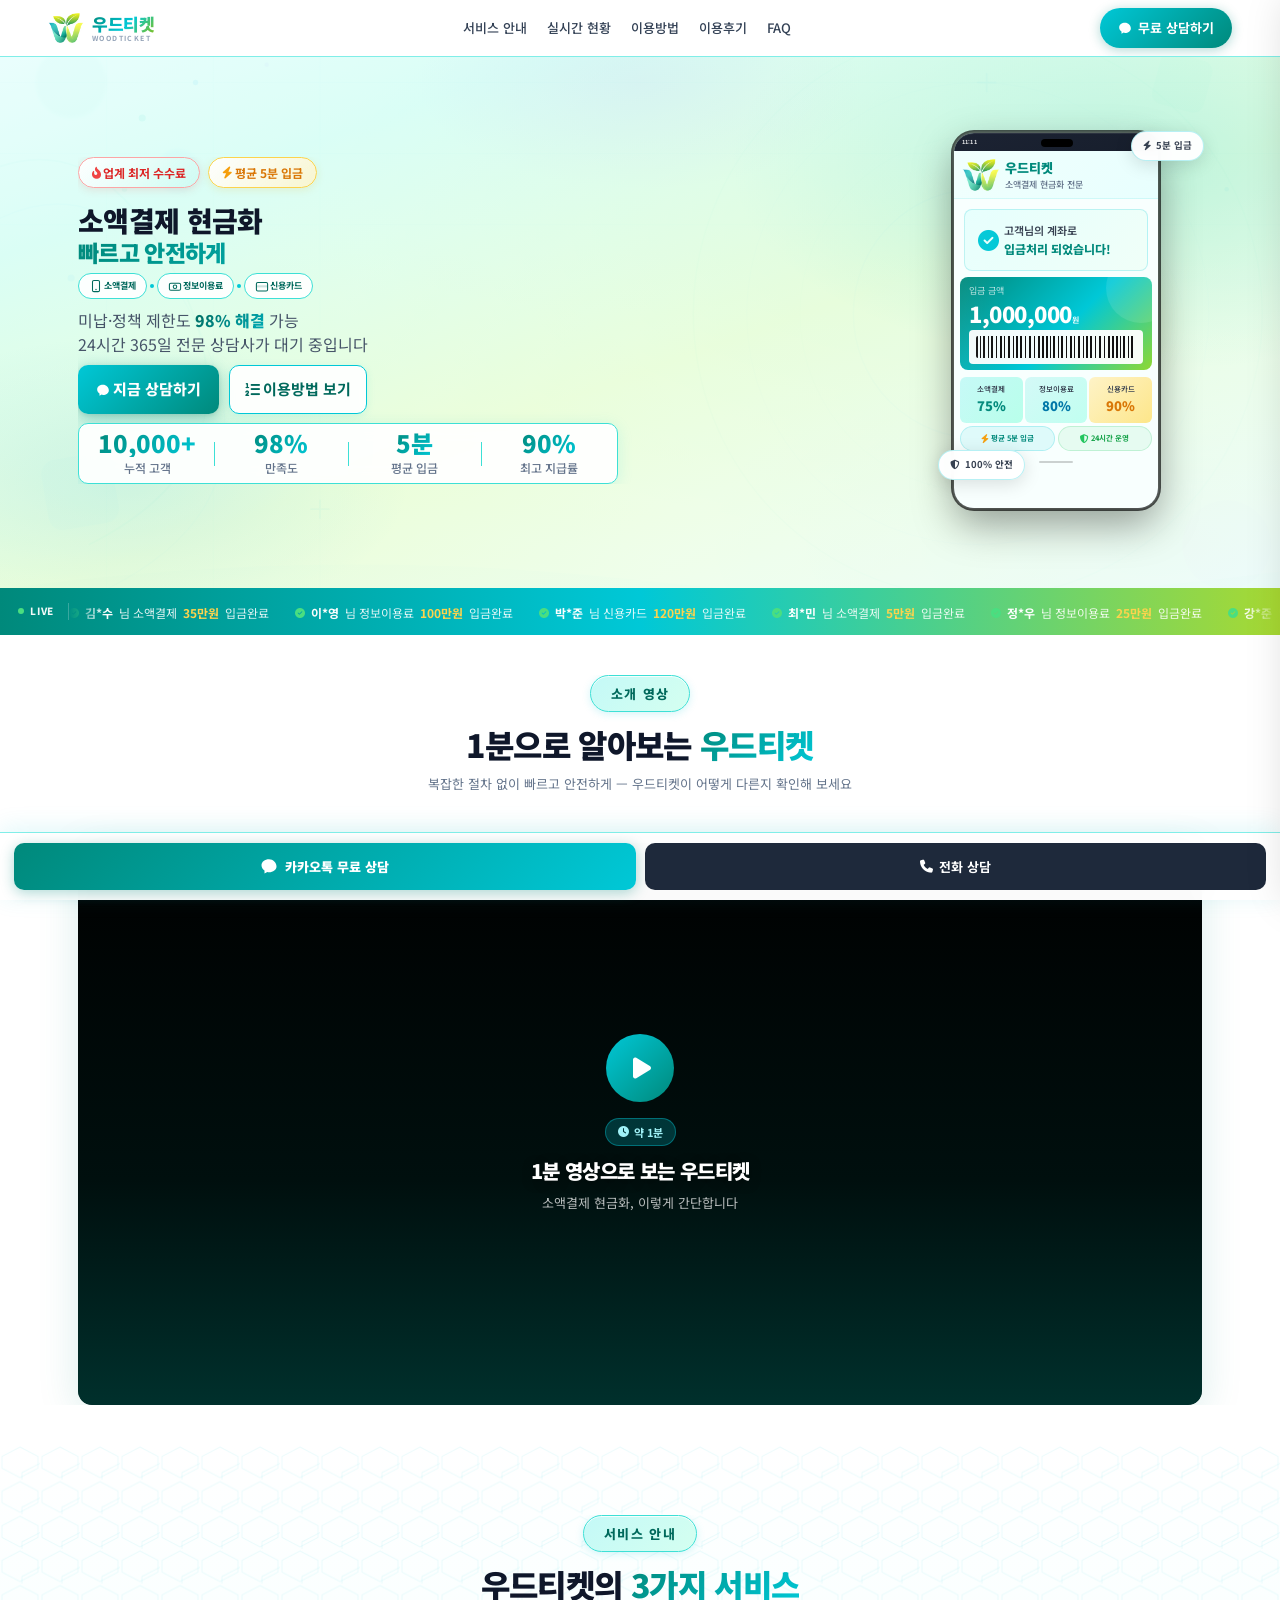
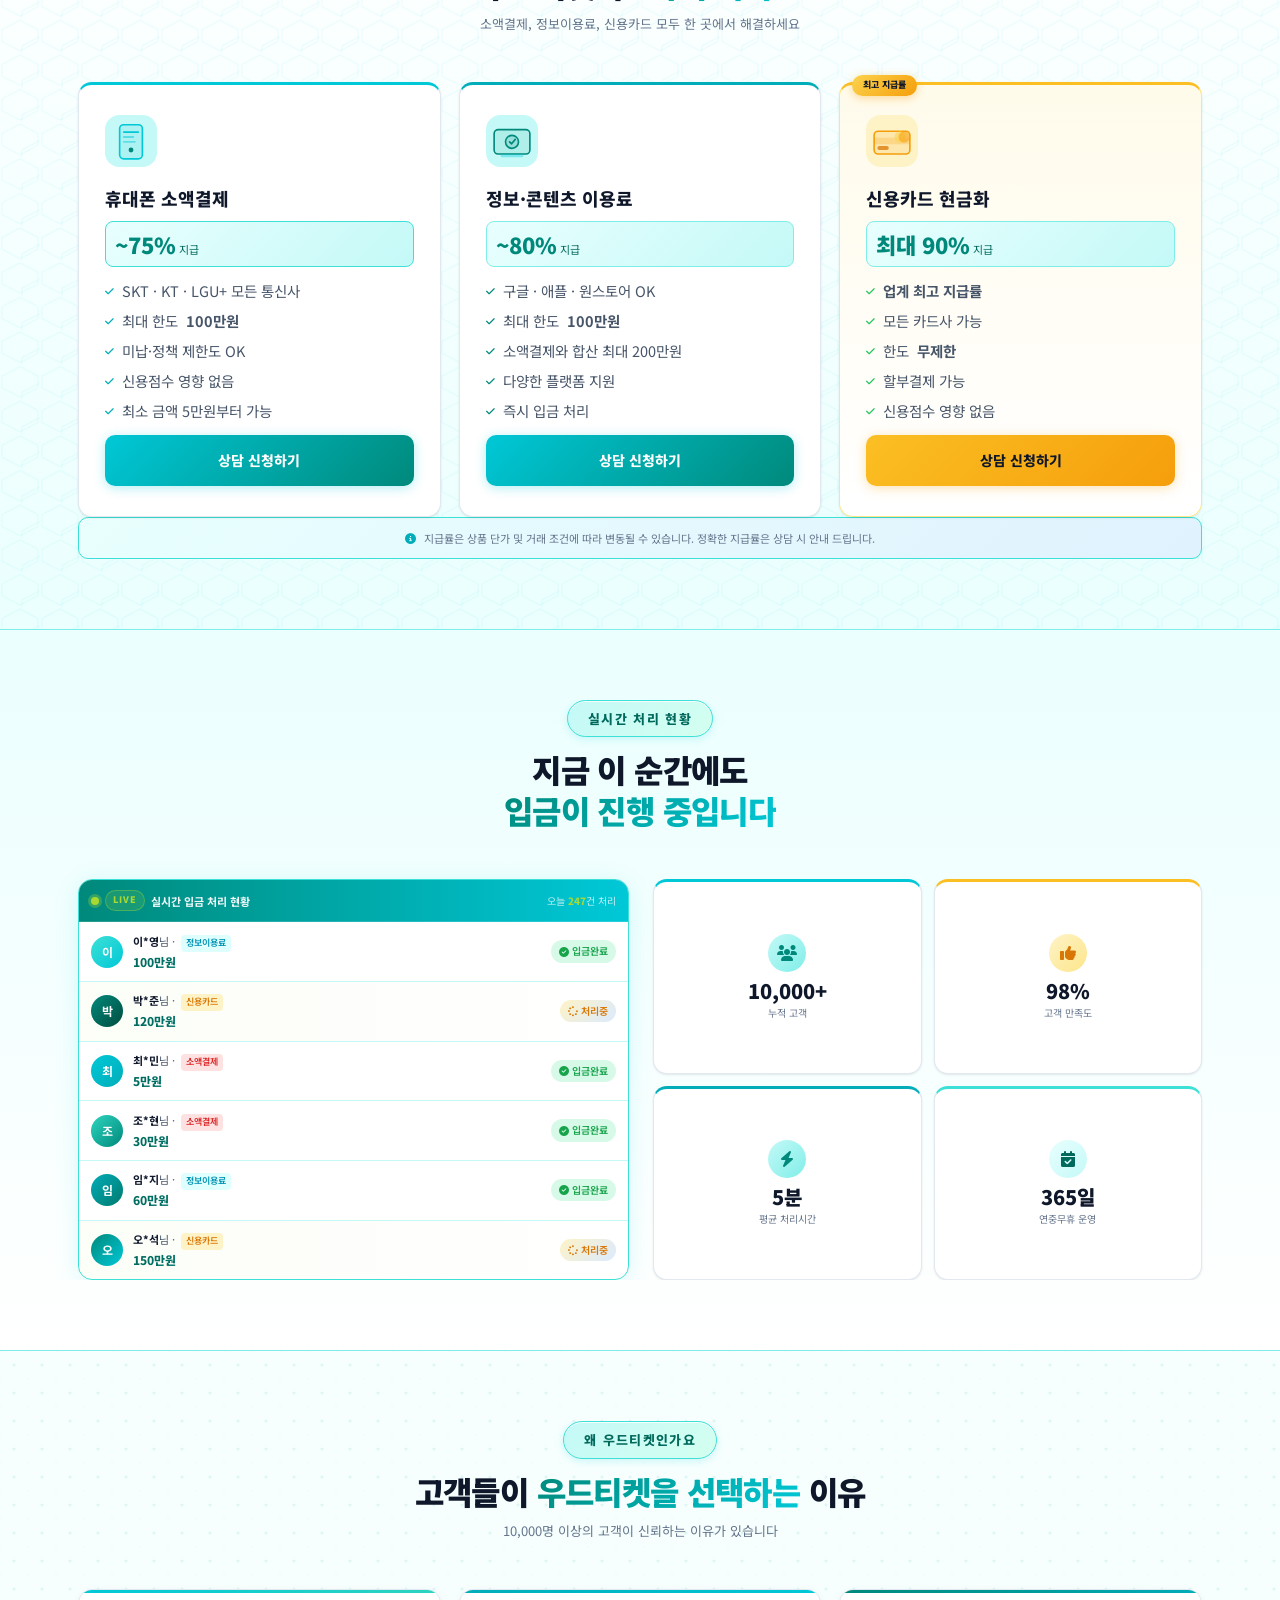
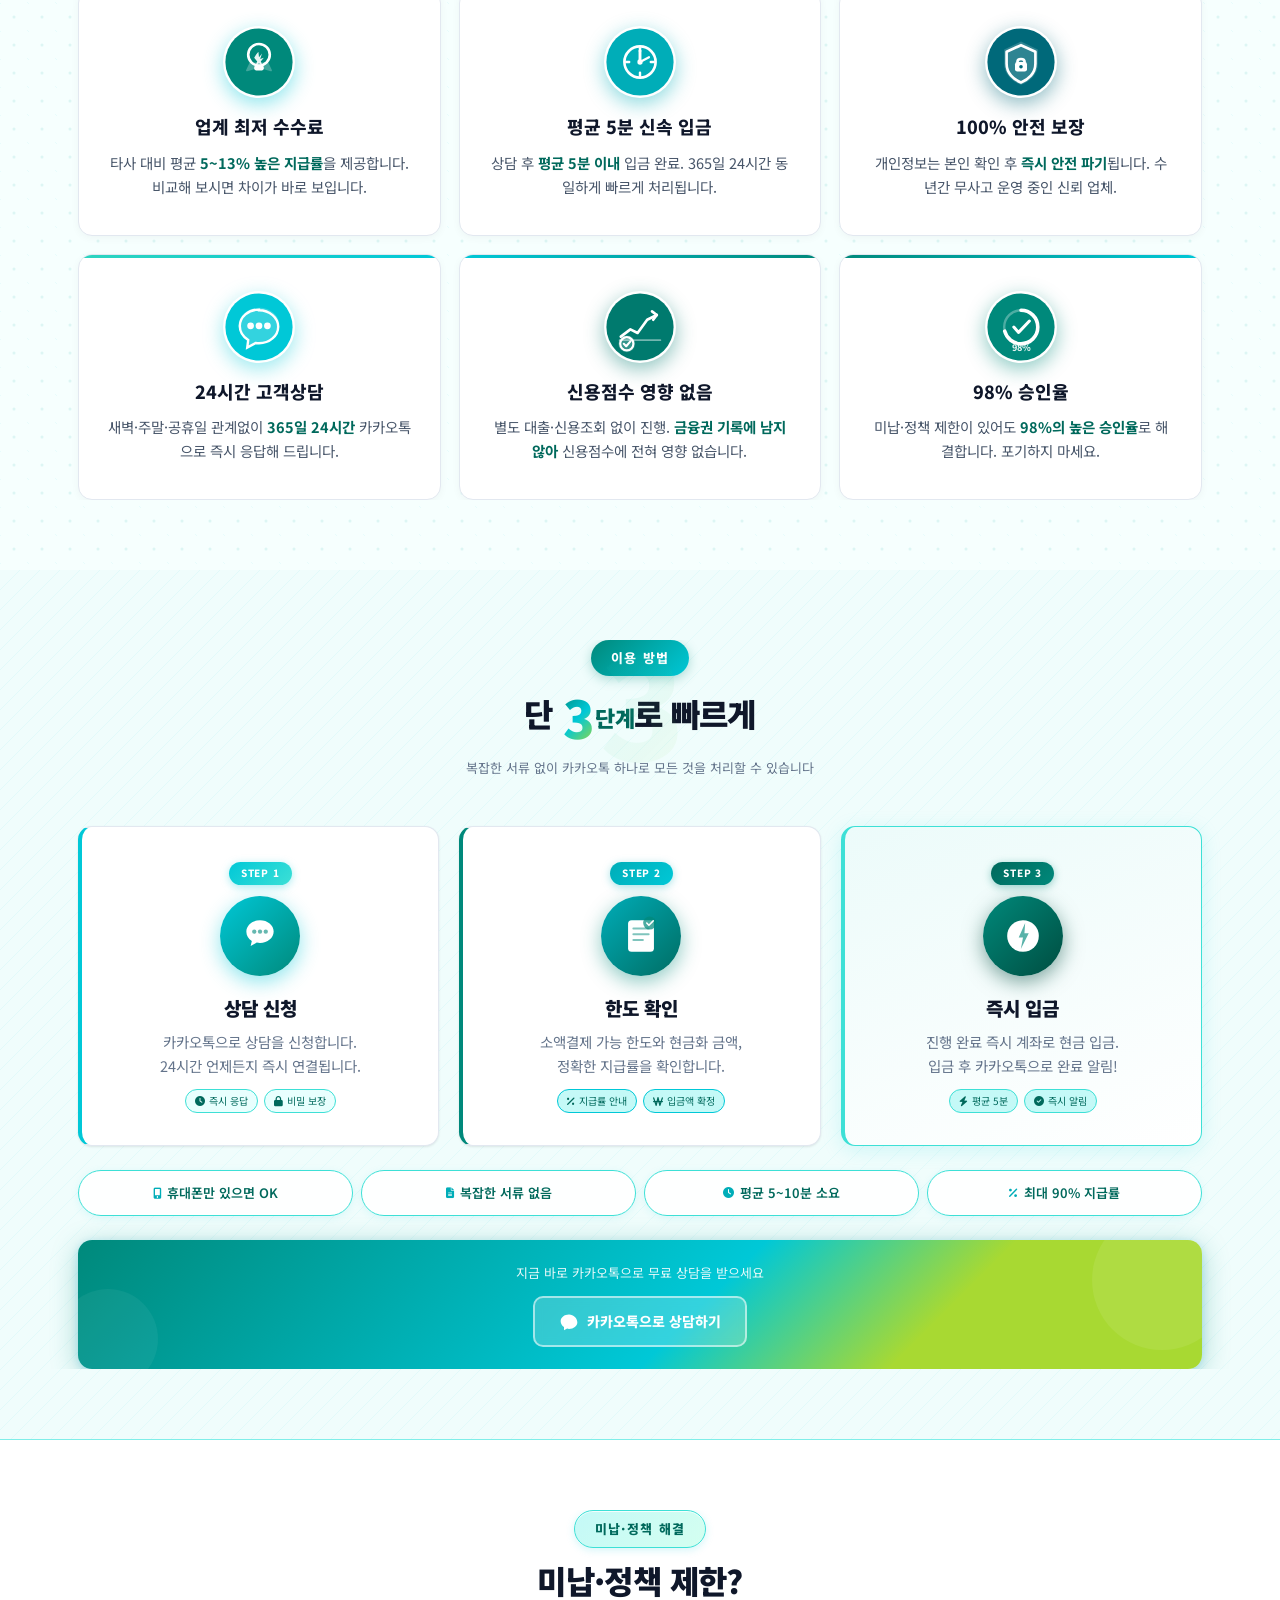
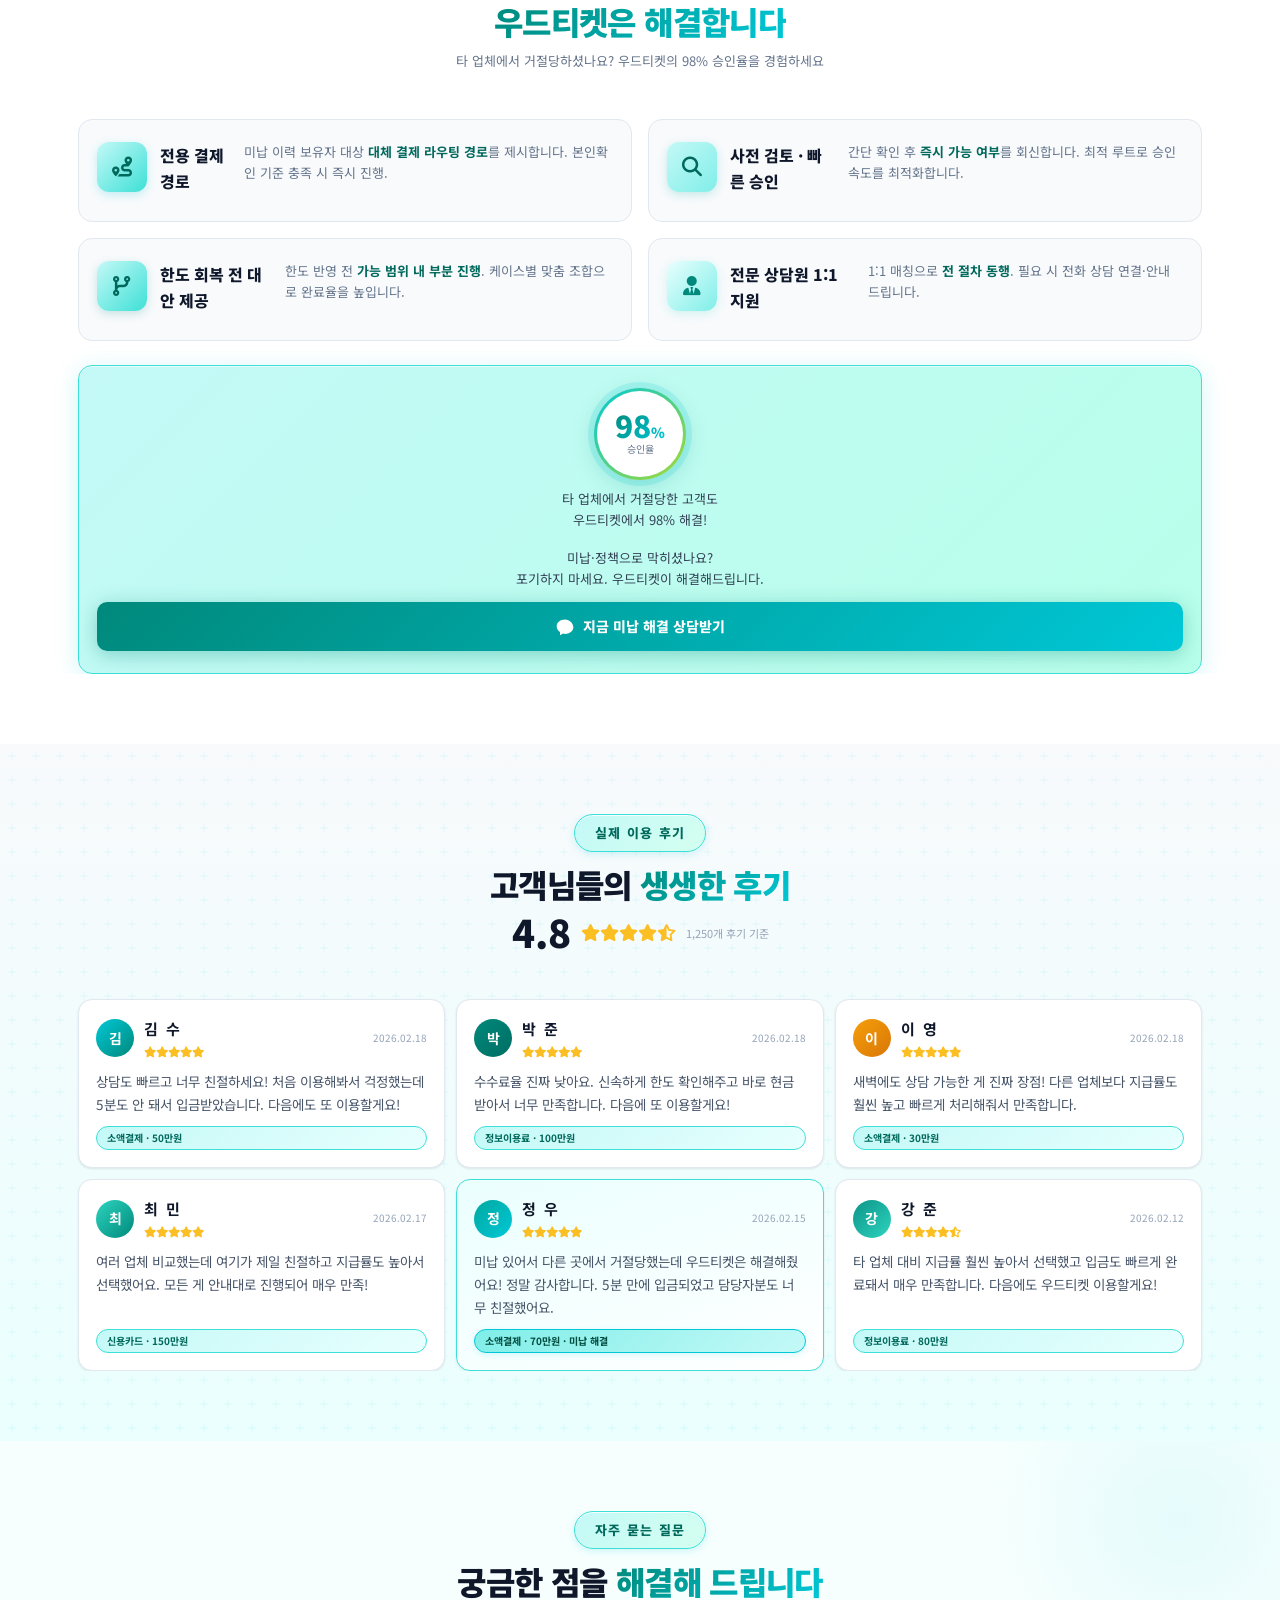
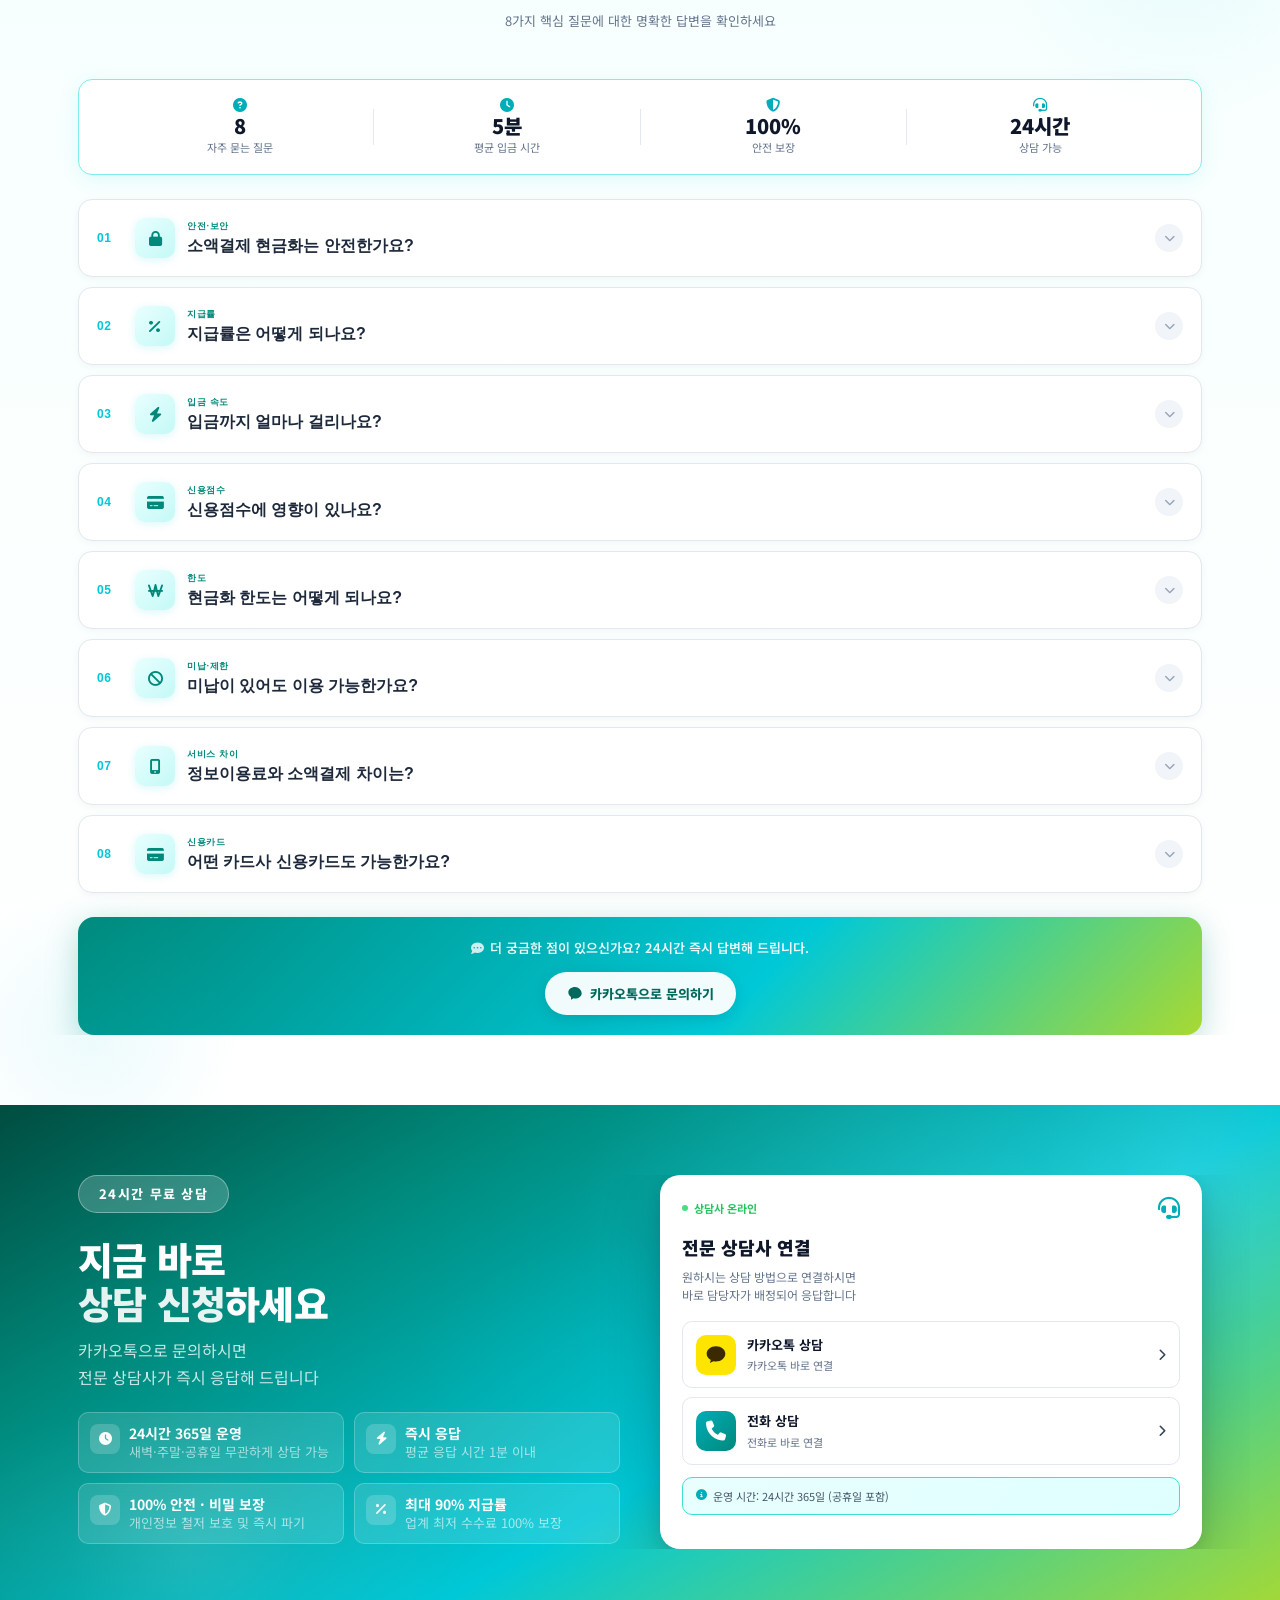
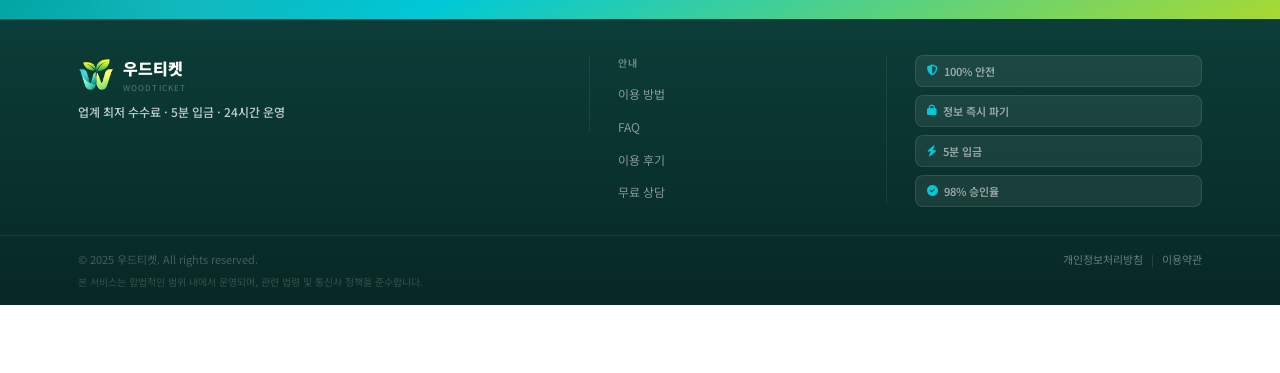
==== index.html @ 985bed65 "Update index.html" ====
<!DOCTYPE html>
<html lang="ko">
<head>
  <!-- Google tag (gtag.js) -->
<script async src="https://www.googletagmanager.com/gtag/js?id=AW-18008139402"></script>
<script>
  window.dataLayer = window.dataLayer || [];
  function gtag(){dataLayer.push(arguments);}
  gtag('js', new Date());

  gtag('config', 'AW-18008139402');
</script>
<!-- Google Tag Manager -->
<script>(function(w,d,s,l,i){w[l]=w[l]||[];w[l].push({'gtm.start':
new Date().getTime(),event:'gtm.js'});var f=d.getElementsByTagName(s)[0],
j=d.createElement(s),dl=l!='dataLayer'?'&l='+l:'';j.async=true;j.src=
'https://www.googletagmanager.com/gtm.js?id='+i+dl;f.parentNode.insertBefore(j,f);
})(window,document,'script','dataLayer','GTM-WQMBXHG5');</script>
<!-- End Google Tag Manager -->
<!-- Google tag (gtag.js) -->
<script async src="https://www.googletagmanager.com/gtag/js?id=G-5HVZWF7TMN"></script>
<script>
window.dataLayer = window.dataLayer || [];
function gtag(){dataLayer.push(arguments);}

gtag('js', new Date());

gtag('config', 'G-5HVZWF7TMN');   // GA4
gtag('config', 'AW-17979923165'); // 광고1
gtag('config', 'AW-18008139402'); // 광고2
</script>
  <meta charset="UTF-8" />
  <meta name="viewport" content="width=device-width, initial-scale=1.0, viewport-fit=cover" />
  <title>우드티켓 - 소액결제 현금화 | 업계 최저 수수료 최대 90% 지급</title>
  <meta name="description" content="우드티켓 소액결제 현금화, 정보이용료 현금화, 신용카드 현금화. 업계 최저 수수료, 최대 90% 지급률, 평균 5분 입금, 24시간 365일 운영. 미납·정책도 98% 해결 가능." />
  <link rel="icon" type="image/svg+xml" href="./static/favicon.svg?v=1771916740" />

  <!-- OG / SNS 공유 메타 태그 -->
  <meta property="og:type" content="website" />
  <meta property="og:site_name" content="우드티켓" />
  <meta property="og:title" content="우드티켓 - 소액결제 현금화 | 업계 최저 수수료 최대 90% 지급" />
  <meta property="og:description" content="소액결제·정보이용료·신용카드 현금화. 업계 최저 수수료, 최대 90% 지급률, 평균 5분 입금, 24시간 365일 운영. 미납·정책도 98% 해결." />
  <meta property="og:image" content="https://xn--2-on9el07bo2hj3e.com/static/og-image.svg" />
  <meta property="og:image:width" content="1200" />
  <meta property="og:image:height" content="630" />
  <meta property="og:url" content="https://xn--2-on9el07bo2hj3e.com" />
  <meta property="og:locale" content="ko_KR" />

  <!-- Twitter / X 카드 -->
  <meta name="twitter:card" content="summary_large_image" />
  <meta name="twitter:title" content="우드티켓 - 소액결제 현금화 | 업계 최저 수수료 최대 90% 지급" />
  <meta name="twitter:description" content="소액결제·정보이용료·신용카드 현금화. 업계 최저 수수료, 최대 90% 지급률, 평균 5분 입금, 24시간 365일 운영." />
  <meta name="twitter:image" content="https://xn--2-on9el07bo2hj3e.com/static/og-image.svg" />

  <!-- SEO 기본 -->
  <meta name="robots" content="index, follow, max-image-preview:large, max-snippet:-1, max-video-preview:-1" />
  <meta name="keywords" content="소액결제현금화, 소액결제 현금화, 정보이용료현금화, 정보이용료 현금화, 신용카드현금화, 신용카드 현금화, 휴대폰소액결제, 미납해결, 우드티켓, 현금화 업체" />
  <meta name="author" content="우드티켓" />
  <meta name="theme-color" content="#0C3D38" />
  <link rel="canonical" href="https://xn--2-on9el07bo2hj3e.com" />

  <!-- 구조화 데이터 (JSON-LD) -->
  <script type="application/ld+json">{
    "@context": "https://schema.org",
    "@graph": [
      {
        "@type": "Organization",
        "@id": "https://xn--2-on9el07bo2hj3e.com/#organization",
        "name": "우드티켓",
        "alternateName": "WOODTICKET",
        "url": "https://xn--2-on9el07bo2hj3e.com",
        "logo": {
          "@type": "ImageObject",
          "url": "https://xn--2-on9el07bo2hj3e.com/static/logo.png",
          "width": 512,
          "height": 512
        },
        "description": "소액결제 현금화, 정보이용료 현금화, 신용카드 현금화 전문 업체. 업계 최저 수수료, 최대 90% 지급률, 평균 5분 입금, 24시간 운영.",
        "contactPoint": {
          "@type": "ContactPoint",
          "contactType": "customer service",
          "availableLanguage": "Korean",
          "contactOption": "TollFree"
        }
      },
      {
        "@type": "WebSite",
        "@id": "https://xn--2-on9el07bo2hj3e.com/#website",
        "url": "https://xn--2-on9el07bo2hj3e.com",
        "name": "우드티켓",
        "publisher": { "@id": "https://xn--2-on9el07bo2hj3e.com/#organization" },
        "inLanguage": "ko-KR"
      },
      {
        "@type": "WebPage",
        "@id": "https://xn--2-on9el07bo2hj3e.com/#webpage",
        "url": "https://xn--2-on9el07bo2hj3e.com",
        "name": "우드티켓 - 소액결제 현금화 | 업계 최저 수수료 최대 90% 지급",
        "isPartOf": { "@id": "https://xn--2-on9el07bo2hj3e.com/#website" },
        "about": { "@id": "https://xn--2-on9el07bo2hj3e.com/#organization" },
        "description": "소액결제·정보이용료·신용카드 현금화. 업계 최저 수수료, 최대 90% 지급률, 평균 5분 입금, 24시간 365일 운영.",
        "inLanguage": "ko-KR"
      },
      {
        "@type": "Service",
        "@id": "https://xn--2-on9el07bo2hj3e.com/#service",
        "name": "소액결제 현금화 서비스",
        "provider": { "@id": "https://xn--2-on9el07bo2hj3e.com/#organization" },
        "serviceType": "소액결제 현금화",
        "description": "휴대폰 소액결제, 정보이용료, 신용카드 현금화 서비스. 미납·정책 제한도 98% 해결.",
        "areaServed": { "@type": "Country", "name": "대한민국" },
        "hasOfferCatalog": {
          "@type": "OfferCatalog",
          "name": "현금화 서비스",
          "itemListElement": [
            { "@type": "Offer", "itemOffered": { "@type": "Service", "name": "휴대폰 소액결제 현금화", "description": "최대 75% 지급률" } },
            { "@type": "Offer", "itemOffered": { "@type": "Service", "name": "정보이용료 현금화", "description": "최대 80% 지급률" } },
            { "@type": "Offer", "itemOffered": { "@type": "Service", "name": "신용카드 현금화", "description": "최대 90% 지급률" } }
          ]
        }
      },
      {
        "@type": "FAQPage",
        "@id": "https://xn--2-on9el07bo2hj3e.com/#faq",
        "mainEntity": [
          { "@type": "Question", "name": "소액결제 현금화는 안전한가요?", "acceptedAnswer": { "@type": "Answer", "text": "우드티켓은 본인인증 완료 후 즉시 개인정보를 파기하며, 100% 안전한 절차로 진행됩니다." } },
          { "@type": "Question", "name": "지급률은 어떻게 되나요?", "acceptedAnswer": { "@type": "Answer", "text": "소액결제 최대 75%, 정보이용료 최대 80%, 신용카드 최대 90%로 업계 최고 수준입니다." } },
          { "@type": "Question", "name": "입금까지 얼마나 걸리나요?", "acceptedAnswer": { "@type": "Answer", "text": "평균 5분 이내 즉시 입금되며, 24시간 365일 운영합니다." } },
          { "@type": "Question", "name": "신용점수에 영향이 있나요?", "acceptedAnswer": { "@type": "Answer", "text": "금융 기록이 남지 않아 신용점수에 전혀 영향을 주지 않습니다." } },
          { "@type": "Question", "name": "미납이 있어도 이용 가능한가요?", "acceptedAnswer": { "@type": "Answer", "text": "미납이나 정책 제한이 있어도 98% 승인율로 해결 가능합니다." } }
        ]
      }
    ]
  }</script>

  <!-- 성능: 폰트 preload -->
  <link rel="preconnect" href="https://fonts.googleapis.com" />
  <link rel="preconnect" href="https://fonts.gstatic.com" crossorigin />
  <link rel="preload" as="style" href="https://fonts.googleapis.com/css2?family=Noto+Sans+KR:wght@400;700;900&display=swap" />
  <link href="https://fonts.googleapis.com/css2?family=Noto+Sans+KR:wght@300;400;500;600;700;800;900&display=swap" rel="stylesheet" media="print" onload="this.media='all'" />
  <noscript><link href="https://fonts.googleapis.com/css2?family=Noto+Sans+KR:wght@400;700;900&display=swap" rel="stylesheet" /></noscript>

  <link rel="stylesheet" href="./static/style.css" />
  <link rel="stylesheet" href="https://cdnjs.cloudflare.com/ajax/libs/font-awesome/6.5.0/css/all.min.css" media="print" onload="this.media='all'" />
  <noscript><link rel="stylesheet" href="https://cdnjs.cloudflare.com/ajax/libs/font-awesome/6.5.0/css/all.min.css" /></noscript>
</head>
<body>
 <!-- Google Tag Manager (noscript) -->
<noscript><iframe src="https://www.googletagmanager.com/ns.html?id=GTM-WQMBXHG5"
height="0" width="0" style="display:none;visibility:hidden"></iframe></noscript>
<!-- End Google Tag Manager (noscript) -->
<!-- ============================
     로딩 오버레이
============================ -->
<div id="wt-loader" aria-hidden="true">
  <div class="wtl-inner">
    <!-- 로고 -->
    <div class="wtl-logo">
      <img src="./static/logo.png" alt="우드티켓" class="wtl-logo-img" />
      <div class="wtl-logo-text">
        <span class="wtl-name">우드티켓</span>
        <span class="wtl-sub">WOODTICKET</span>
      </div>
    </div>

    <!-- 아이콘 링 애니메이션 -->
    <div class="wtl-ring-wrap">
      <svg class="wtl-ring" viewBox="0 0 80 80" fill="none" xmlns="http://www.w3.org/2000/svg">
        <circle cx="40" cy="40" r="34" stroke="rgba(0,200,215,0.15)" stroke-width="5"/>
        <circle class="wtl-ring-arc" cx="40" cy="40" r="34" stroke="url(#wtl-grad)" stroke-width="5"
          stroke-linecap="round" stroke-dasharray="213.6" stroke-dashoffset="213.6"/>
        <defs>
          <linearGradient id="wtl-grad" x1="0" y1="0" x2="80" y2="80" gradientUnits="userSpaceOnUse">
            <stop offset="0%" stop-color="#00C8D7"/>
            <stop offset="50%" stop-color="#00897B"/>
            <stop offset="100%" stop-color="#A8D932"/>
          </linearGradient>
        </defs>
      </svg>
      <!-- 중앙 아이콘 -->
      <div class="wtl-center-icon">
        <i class="fas fa-bolt"></i>
      </div>
    </div>

    <!-- 진행 텍스트 -->
    <div class="wtl-status" id="wtl-status">초기화 중...</div>

    <!-- 프로그레스 바 -->
    <div class="wtl-bar-wrap">
      <div class="wtl-bar-track">
        <div class="wtl-bar-fill" id="wtl-bar"></div>
      </div>
      <div class="wtl-percent" id="wtl-percent">0%</div>
    </div>

    <!-- 태그라인 -->
    <p class="wtl-tagline">업계 최저 수수료 · 5분 입금 · 24시간 운영</p>
  </div>
</div>

<!-- 헤더 -->
<header class="site-header" id="site-header">
  <div class="header-inner container">
    <a href="/" class="logo">
      <div class="logo-icon">
        <img src="./static/logo.png" alt="우드티켓 로고" width="44" height="44" style="object-fit:contain;display:block;" fetchpriority="high" />
      </div>
      <div class="logo-text">
        <span class="logo-main">우드티켓</span>
        <span class="logo-sub">WOODTICKET</span>
      </div>
    </a>
    <nav class="main-nav" id="main-nav">
      <ul>
        <li><a href="#services">서비스 안내</a></li>
        <li><a href="#realtime">실시간 현황</a></li>
        <li><a href="#how">이용방법</a></li>
        <li><a href="#reviews">이용후기</a></li>
        <li><a href="#faq">FAQ</a></li>
      </ul>
    </nav>
    <div class="header-actions">
      <a href="https://vvd.im/365" class="btn-kakao-header" target="_blank" rel="nofollow noopener noreferrer">
        <svg viewBox="0 0 24 24" fill="currentColor" width="14" height="14"><path d="M12 3C6.477 3 2 6.477 2 11c0 2.895 1.578 5.44 4 6.977V22l3.777-2.082C10.489 20.291 11.232 20.4 12 20.4c5.523 0 10-3.477 10-7.7C22 7.477 17.523 3 12 3z"/></svg>
        무료 상담하기
      </a>
    </div>
    <button class="hamburger" id="hamburger" aria-label="메뉴">
      <span></span><span></span><span></span>
    </button>
  </div>
</header>

<!-- 모바일 오버레이 -->
<div class="mobile-overlay" id="mobile-overlay"></div>
<nav class="mobile-nav" id="mobile-nav">
  <button class="mobile-nav-close" id="mobile-nav-close"><i class="fas fa-times"></i></button>
  <div class="mobile-nav-logo">
    <img src="./static/logo.png" alt="우드티켓 로고" width="36" height="36" loading="lazy" style="object-fit:contain;display:block;flex-shrink:0;" />
    <div>
      <div style="font-weight:900;color:#00897B;font-size:16px;letter-spacing:-0.02em;">우드티켓</div>
      <div style="font-size:9px;color:#94a3b8;letter-spacing:0.15em;font-weight:600;">WOODTICKET</div>
    </div>
  </div>
  <ul>
    <li><a href="#services"><i class="fas fa-th-large"></i> 서비스 안내</a></li>
    <li><a href="#realtime"><i class="fas fa-satellite-dish"></i> 실시간 현황</a></li>
    <li><a href="#how"><i class="fas fa-list-ol"></i> 이용방법</a></li>
    <li><a href="#reviews"><i class="fas fa-star"></i> 이용후기</a></li>
    <li><a href="#faq"><i class="fas fa-question-circle"></i> FAQ</a></li>
  </ul>
  <div class="mobile-nav-btns">
    <a href="https://vvd.im/365" class="mobile-cta-btn" target="_blank" rel="nofollow noopener noreferrer">
      <svg viewBox="0 0 24 24" fill="currentColor" width="16" height="16"><path d="M12 3C6.477 3 2 6.477 2 11c0 2.895 1.578 5.44 4 6.977V22l3.777-2.082C10.489 20.291 11.232 20.4 12 20.4c5.523 0 10-3.477 10-7.7C22 7.477 17.523 3 12 3z"/></svg>
      카카오톡 무료 상담
    </a>
    <a href="tel:01029692842" class="mobile-tel-btn" rel="nofollow noopener noreferrer">
      <i class="fas fa-phone"></i>
      전화 상담
    </a>
  </div>
</nav>

<!-- 메인 콘텐츠 영역 -->
<main id="main-content">

<!-- ============================
     히어로 섹션
============================ -->
<section class="hero-section" id="hero" aria-label="메인 히어로">
  <!-- 고품질 배경 레이어 -->
  <div class="hero-bg">
    <!-- 메인 그라디언트 배경 -->
    <div class="hero-bg-grad"></div>
    <!-- 풍부한 SVG 배경 패턴 -->
    <svg class="hero-bg-pattern" viewBox="0 0 1440 700" preserveAspectRatio="xMidYMid slice" fill="none" xmlns="http://www.w3.org/2000/svg">
      <defs>
        <radialGradient id="hbg-r1" cx="75%" cy="35%" r="50%">
          <stop offset="0%" stop-color="#00C8D7" stop-opacity="0.14"/>
          <stop offset="100%" stop-color="#00C8D7" stop-opacity="0"/>
        </radialGradient>
        <radialGradient id="hbg-r2" cx="10%" cy="75%" r="45%">
          <stop offset="0%" stop-color="#A8D932" stop-opacity="0.12"/>
          <stop offset="100%" stop-color="#A8D932" stop-opacity="0"/>
        </radialGradient>
        <radialGradient id="hbg-r3" cx="50%" cy="10%" r="40%">
          <stop offset="0%" stop-color="#9CA3AF" stop-opacity="0.04"/>
          <stop offset="100%" stop-color="#9CA3AF" stop-opacity="0"/>
        </radialGradient>
        <radialGradient id="hbg-r4" cx="90%" cy="85%" r="35%">
          <stop offset="0%" stop-color="#00897B" stop-opacity="0.08"/>
          <stop offset="100%" stop-color="#00C8D7" stop-opacity="0"/>
        </radialGradient>
        <linearGradient id="hbg-lg1" x1="0%" y1="0%" x2="100%" y2="100%">
          <stop offset="0%" stop-color="#F0FDFA"/>
          <stop offset="50%" stop-color="#F5FFFE"/>
          <stop offset="100%" stop-color="#F8FAFB"/>
        </linearGradient>
        <filter id="hbg-blur1"><feGaussianBlur stdDeviation="2"/></filter>
      </defs>
      <!-- 베이스 그라디언트 -->
      <rect width="1440" height="700" fill="url(#hbg-lg1)"/>
      <!-- 방사형 컬러 블롭 -->
      <rect width="1440" height="700" fill="url(#hbg-r1)"/>
      <rect width="1440" height="700" fill="url(#hbg-r2)"/>
      <rect width="1440" height="700" fill="url(#hbg-r3)"/>
      <rect width="1440" height="700" fill="url(#hbg-r4)"/>

      <!-- 대형 장식 원형 링 (오른쪽) -->
      <circle cx="1100" cy="340" r="320" stroke="rgba(45,212,191,0.08)" stroke-width="1.5" fill="none"/>
      <circle cx="1100" cy="340" r="260" stroke="rgba(56,189,248,0.07)" stroke-width="1" fill="none"/>
      <circle cx="1100" cy="340" r="200" stroke="rgba(45,212,191,0.06)" stroke-width="1" fill="none"/>
      <circle cx="1100" cy="340" r="140" stroke="rgba(56,189,248,0.10)" stroke-width="1.5" fill="none"/>

      <!-- 왼쪽 장식 호 -->
      <path d="M-50,200 Q100,100 200,300 Q300,500 100,600" stroke="rgba(45,212,191,0.10)" stroke-width="2" fill="none"/>
      <path d="M-30,250 Q120,150 220,350 Q320,550 120,650" stroke="rgba(56,189,248,0.08)" stroke-width="1.5" fill="none"/>

      <!-- 격자 패턴 (상단) -->
      <g opacity="0.05">
        <line x1="0" y1="80" x2="1440" y2="80" stroke="#00C8D7" stroke-width="1"/>
        <line x1="0" y1="160" x2="1440" y2="160" stroke="#00C8D7" stroke-width="1"/>
        <line x1="0" y1="240" x2="1440" y2="240" stroke="#00C8D7" stroke-width="1"/>
        <line x1="120" y1="0" x2="120" y2="700" stroke="#00C8D7" stroke-width="1"/>
        <line x1="240" y1="0" x2="240" y2="700" stroke="#00C8D7" stroke-width="1"/>
        <line x1="360" y1="0" x2="360" y2="700" stroke="#00C8D7" stroke-width="1"/>
      </g>

      <!-- 떠다니는 도형 (배경 장식) -->
      <circle cx="80" cy="80" r="40" fill="rgba(45,212,191,0.10)" filter="url(#hbg-blur1)"/>
      <circle cx="200" cy="180" r="25" fill="rgba(56,189,248,0.12)" filter="url(#hbg-blur1)"/>
      <rect x="1300" y="50" width="60" height="60" rx="12" fill="rgba(45,212,191,0.08)" transform="rotate(15 1330 80)"/>
      <rect x="50" y="500" width="80" height="80" rx="16" fill="rgba(56,189,248,0.08)" transform="rotate(-10 90 540)"/>
      <circle cx="1380" cy="600" r="50" fill="rgba(167,139,250,0.06)"/>

      <!-- 작은 점들 -->
      <circle cx="160" cy="120" r="4" fill="rgba(45,212,191,0.30)"/>
      <circle cx="220" cy="80" r="3" fill="rgba(56,189,248,0.32)"/>
      <circle cx="140" cy="200" r="3" fill="rgba(45,212,191,0.22)"/>
      <circle cx="80" cy="300" r="4" fill="rgba(56,189,248,0.20)"/>
      <circle cx="300" cy="60" r="2.5" fill="rgba(167,139,250,0.18)"/>
      <circle cx="1300" cy="150" r="3.5" fill="rgba(45,212,191,0.18)"/>
      <circle cx="1380" cy="200" r="2.5" fill="rgba(56,189,248,0.22)"/>
      <circle cx="1250" cy="500" r="4" fill="rgba(167,139,250,0.12)"/>

      <!-- 플러스 십자 장식 -->
      <g opacity="0.14">
        <line x1="350" y1="560" x2="370" y2="560" stroke="#00C8D7" stroke-width="2" stroke-linecap="round"/>
        <line x1="360" y1="550" x2="360" y2="570" stroke="#00C8D7" stroke-width="2" stroke-linecap="round"/>
        <line x1="1100" y1="80" x2="1120" y2="80" stroke="#38BDF8" stroke-width="2" stroke-linecap="round"/>
        <line x1="1110" y1="70" x2="1110" y2="90" stroke="#38BDF8" stroke-width="2" stroke-linecap="round"/>
      </g>

      <!-- 물결 곡선 (하단) -->
      <path d="M0,650 Q360,600 720,640 Q1080,680 1440,630 L1440,700 L0,700 Z" fill="rgba(45,212,191,0.05)"/>
    </svg>
    <!-- 상단에서 내려오는 추가 레이어 -->
    <div class="hero-bg-top-glow"></div>
  </div>

  <div class="hero-container">
    <div class="hero-layout">

      <!-- ===== 왼쪽: 텍스트 영역 ===== -->
      <div class="hero-text-col">
        <div class="hero-labels">
          <span class="hlabel red-label"><i class="fas fa-fire-flame-curved"></i> 업계 최저 수수료</span>
          <span class="hlabel yellow-label"><i class="fas fa-bolt"></i> 평균 5분 입금</span>
        </div>

        <h1 class="hero-title">
          소액결제 현금화<br/>
          <span class="hero-title-accent">빠르고 안전하게</span>
        </h1>

        <!-- 서비스 타입 한 줄 -->
        <div class="hero-service-line">
          <span class="hsl-item">
            <svg viewBox="0 0 20 20" fill="none" width="14" height="14"><rect x="5" y="2" width="10" height="16" rx="2" stroke="currentColor" stroke-width="1.5"/><circle cx="10" cy="15" r="1" fill="currentColor"/></svg>
            소액결제
          </span>
          <span class="hsl-dot"></span>
          <span class="hsl-item">
            <svg viewBox="0 0 20 20" fill="none" width="14" height="14"><rect x="2" y="6" width="16" height="10" rx="2" stroke="currentColor" stroke-width="1.5"/><circle cx="10" cy="11" r="2.5" stroke="currentColor" stroke-width="1.5"/></svg>
            정보이용료
          </span>
          <span class="hsl-dot"></span>
          <span class="hsl-item">
            <svg viewBox="0 0 20 20" fill="none" width="14" height="14"><rect x="2" y="5" width="16" height="12" rx="2" stroke="currentColor" stroke-width="1.5"/><rect x="2" y="9" width="16" height="3" fill="currentColor" opacity="0.2"/></svg>
            신용카드
          </span>
        </div>

        <p class="hero-desc">
          미납·정책 제한도 <strong>98% 해결</strong> 가능<br/>
          24시간 365일 전문 상담사가 대기 중입니다
        </p>

        <!-- CTA 버튼 한 줄 -->
        <div class="hero-btn-row">
          <a href="#contact" class="hbtn-main">
            <svg viewBox="0 0 24 24" fill="currentColor" width="14" height="14"><path d="M12 3C6.477 3 2 6.477 2 11c0 2.895 1.578 5.44 4 6.977V22l3.777-2.082C10.489 20.291 11.232 20.4 12 20.4c5.523 0 10-3.477 10-7.7C22 7.477 17.523 3 12 3z"/></svg>
            지금 상담하기
          </a>
          <a href="#how" class="hbtn-sub">
            <i class="fas fa-list-ol"></i>
            이용방법 보기
          </a>
        </div>

        <!-- 통계 한 줄 -->
        <div class="hero-stats-row">
          <div class="hstat">
            <span class="hstat-num" data-count="10000" data-suffix="+">0</span>
            <span class="hstat-lbl">누적 고객</span>
          </div>
          <div class="hstat-sep"></div>
          <div class="hstat">
            <span class="hstat-num" data-count="98" data-suffix="%">0</span>
            <span class="hstat-lbl">만족도</span>
          </div>
          <div class="hstat-sep"></div>
          <div class="hstat">
            <span class="hstat-num">5분</span>
            <span class="hstat-lbl">평균 입금</span>
          </div>
          <div class="hstat-sep"></div>
          <div class="hstat">
            <span class="hstat-num">90%</span>
            <span class="hstat-lbl">최고 지급률</span>
          </div>
        </div>
      </div>

      <!-- ===== 오른쪽: 스마트폰 일러스트 ===== -->
      <div class="hero-phone-col">
        <div class="phone-glow"></div>
        <!-- 스마트폰 외형 -->
        <div class="phone-shell">
          <!-- 상단 베젤: 시계+아일랜드+아이콘 한 줄 -->
          <div class="phone-topbar">
            <span class="pns-time">11:11</span>
            <div class="phone-island"></div>
            <span class="pns-icons">
              <i class="fas fa-signal"></i>
              <i class="fas fa-battery-three-quarters"></i>
            </span>
          </div>
          <!-- 화면 -->
          <div class="phone-screen">
            <!-- 앱 로고 영역 -->
            <div class="pn-brand">
              <img src="./static/logo.png" alt="우드티켓 앱 화면" class="pn-logo-img" loading="lazy" />
              <div class="pn-brand-text">
                <span class="pn-name">우드티켓</span>
                <span class="pn-tagline">소액결제 현금화 전문</span>
              </div>
            </div>
            <!-- 입금 완료 메시지 카드 -->
            <div class="pn-msg-card">
              <div class="pn-msg-icon"><i class="fas fa-check-circle"></i></div>
              <div class="pn-msg-body">
                <div class="pn-msg-title">고객님의 계좌로</div>
                <div class="pn-msg-sub">입금처리 되었습니다!</div>
              </div>
            </div>
            <!-- 금액 카드 -->
            <div class="pn-amount-card">
              <div class="pna-label">입금 금액</div>
              <div class="pna-amount">1,000,000<span class="pna-unit">원</span></div>
              <div class="pna-bar">
                <div class="pna-bc-lines"></div>
              </div>
            </div>
            <!-- 지급률 3개 카드 -->
            <div class="pn-rates">
              <div class="pnr-item pnr-mint">
                <span class="pnr-name">소액결제</span>
                <span class="pnr-val">75%</span>
              </div>
              <div class="pnr-item pnr-cyan">
                <span class="pnr-name">정보이용료</span>
                <span class="pnr-val">80%</span>
              </div>
              <div class="pnr-item pnr-gold">
                <span class="pnr-name">신용카드</span>
                <span class="pnr-val">90%</span>
              </div>
            </div>
            <!-- 처리 속도 배지 -->
            <div class="pn-speed-row">
              <div class="pn-speed-badge">
                <i class="fas fa-bolt"></i>
                <span>평균 5분 입금</span>
              </div>
              <div class="pn-speed-badge pn-sb-green">
                <i class="fas fa-shield-halved"></i>
                <span>24시간 운영</span>
              </div>
            </div>
            <!-- 홈 바 -->
            <div class="pn-home-bar"></div>
          </div>
          <!-- 사이드 버튼 -->
          <div class="phone-side-btns">
            <div class="psb vol-up"></div>
            <div class="psb vol-dn"></div>
            <div class="psb pwr-btn"></div>
          </div>
        </div>
        <!-- 플로팅 배지 -->
        <div class="phone-badge pb1"><i class="fas fa-bolt"></i><span>5분 입금</span></div>
        <div class="phone-badge pb2"><i class="fas fa-shield-halved"></i><span>100% 안전</span></div>
      </div>

    </div>
  </div>
</section>

<!-- 실시간 입금 티커 -->
<div class="ticker-wrap">
  <div class="ticker-label">
    <span class="live-dot sm"></span> LIVE
  </div>
  <div class="ticker-body">
    <div class="ticker-track" id="ticker-track">
      <span class="ti"><i class="fas fa-check-circle"></i> <strong>김*수</strong>님 소액결제 <em>35만원</em> 입금완료</span>
      <span class="ti"><i class="fas fa-check-circle"></i> <strong>이*영</strong>님 정보이용료 <em>100만원</em> 입금완료</span>
      <span class="ti"><i class="fas fa-check-circle"></i> <strong>박*준</strong>님 신용카드 <em>120만원</em> 입금완료</span>
      <span class="ti"><i class="fas fa-check-circle"></i> <strong>최*민</strong>님 소액결제 <em>5만원</em> 입금완료</span>
      <span class="ti"><i class="fas fa-check-circle"></i> <strong>정*우</strong>님 정보이용료 <em>25만원</em> 입금완료</span>
      <span class="ti"><i class="fas fa-check-circle"></i> <strong>강*준</strong>님 소액결제 <em>50만원</em> 입금완료</span>
      <span class="ti"><i class="fas fa-check-circle"></i> <strong>윤*서</strong>님 신용카드 <em>200만원</em> 입금완료</span>
      <span class="ti"><i class="fas fa-check-circle"></i> <strong>한*진</strong>님 소액결제 <em>45만원</em> 입금완료</span>
      <span class="ti"><i class="fas fa-check-circle"></i> <strong>서*아</strong>님 신용카드 <em>80만원</em> 입금완료</span>
      <span class="ti"><i class="fas fa-check-circle"></i> <strong>배*원</strong>님 정보이용료 <em>70만원</em> 입금완료</span>
      <span class="ti"><i class="fas fa-check-circle"></i> <strong>김*수</strong>님 소액결제 <em>35만원</em> 입금완료</span>
      <span class="ti"><i class="fas fa-check-circle"></i> <strong>이*영</strong>님 정보이용료 <em>100만원</em> 입금완료</span>
      <span class="ti"><i class="fas fa-check-circle"></i> <strong>박*준</strong>님 신용카드 <em>120만원</em> 입금완료</span>
      <span class="ti"><i class="fas fa-check-circle"></i> <strong>최*민</strong>님 소액결제 <em>5만원</em> 입금완료</span>
      <span class="ti"><i class="fas fa-check-circle"></i> <strong>정*우</strong>님 정보이용료 <em>25만원</em> 입금완료</span>
      <span class="ti"><i class="fas fa-check-circle"></i> <strong>강*준</strong>님 소액결제 <em>50만원</em> 입금완료</span>
    </div>
  </div>
</div>

<!-- ============================
     소개 영상 섹션
============================ -->
<section class="intro-video-section">
  <div class="container">

    <div class="section-hd">
      <div class="sec-tag">소개 영상</div>
      <h2 class="sec-title">1분으로 알아보는 <span class="accent-mint">우드티켓</span></h2>
      <p class="sec-desc">복잡한 절차 없이 빠르고 안전하게 — 우드티켓이 어떻게 다른지 확인해 보세요</p>
    </div>

    <div class="video-wrap">
      <video
        class="intro-video"
        playsinline
        poster=""
        id="intro-video"
      >
        <source src="./static/우드티켓 영상.mp4" type="video/mp4" />
      </video>

      <div class="video-overlay" id="video-overlay">
        <button class="video-play-btn" id="video-play-btn" aria-label="영상 재생">
          <i class="fas fa-play"></i>
        </button>
        <div class="video-overlay-label">
          <span class="vol-badge"><i class="fas fa-clock"></i> 약 1분</span>
          <p class="vol-title">1분 영상으로 보는 우드티켓</p>
          <p class="vol-sub">소액결제 현금화, 이렇게 간단합니다</p>
        </div>
      </div>
    </div>

  </div>
</section>

<!-- ============================
     서비스 안내 섹션
============================ -->
<section class="services-section" id="services" aria-label="서비스 안내">
  <!-- 배경 패턴: 옅은 육각형 그리드 -->
  <svg class="sec-bg-pattern" aria-hidden="true" xmlns="http://www.w3.org/2000/svg"><defs><pattern id="hex-sv" x="0" y="0" width="40" height="34.64" patternUnits="userSpaceOnUse"><polygon points="20,2 38,11.32 38,23.32 20,32.64 2,23.32 2,11.32" fill="none" stroke="rgba(0,200,215,0.07)" stroke-width="1"/><polygon points="40,18.32 58,27.64 58,39.64 40,48.96 22,39.64 22,27.64" fill="none" stroke="rgba(0,200,215,0.07)" stroke-width="1"/></pattern></defs><rect width="100%" height="100%" fill="url(#hex-sv)"/></svg>
  <div class="container">
    <div class="section-hd">
      <div class="sec-tag">서비스 안내</div>
      <h2 class="sec-title">우드티켓의 <span class="accent-mint">3가지 서비스</span></h2>
      <p class="sec-desc">소액결제, 정보이용료, 신용카드 모두 한 곳에서 해결하세요</p>
    </div>

    <div class="sv-cards">
      <!-- 소액결제 -->
      <div class="sv-card">
        <div class="sv-icon-w">
          <svg viewBox="0 0 64 64" fill="none" xmlns="http://www.w3.org/2000/svg" width="48" height="48">
            <rect width="64" height="64" rx="18" fill="#C4F9F7"/>
            <rect x="18" y="12" width="28" height="42" rx="5" fill="rgba(0,200,215,0.12)" stroke="#00C8D7" stroke-width="2"/>
            <rect x="22" y="20" width="20" height="2" rx="1" fill="#00C8D7"/>
            <rect x="22" y="26" width="14" height="2" rx="1" fill="#00C8D7" opacity="0.65"/>
            <rect x="22" y="32" width="16" height="2" rx="1" fill="#00C8D7" opacity="0.45"/>
            <circle cx="32" cy="43" r="3" fill="#00897B"/>
          </svg>
        </div>
        <h3>휴대폰 소액결제</h3>
        <div class="sv-rate-badge">
          <span class="sv-rate-val">~75%</span> 지급
        </div>
        <ul class="sv-features">
          <li><i class="fas fa-check"></i> SKT · KT · LGU+ 모든 통신사</li>
          <li><i class="fas fa-check"></i> 최대 한도 <strong>100만원</strong></li>
          <li><i class="fas fa-check"></i> 미납·정책 제한도 OK</li>
          <li><i class="fas fa-check"></i> 신용점수 영향 없음</li>
          <li><i class="fas fa-check"></i> 최소 금액 5만원부터 가능</li>
        </ul>
        <a href="#contact" class="sv-cta-btn mint-sv-btn">상담 신청하기</a>
      </div>

      <!-- 정보이용료 -->
      <div class="sv-card sv-card-info">
        <div class="sv-icon-w">
          <svg viewBox="0 0 64 64" fill="none" xmlns="http://www.w3.org/2000/svg" width="48" height="48">
            <rect width="64" height="64" rx="18" fill="#C4F9F7"/>
            <rect x="10" y="18" width="44" height="30" rx="5" stroke="#00897B" stroke-width="2" fill="rgba(0,137,123,0.10)"/>
            <circle cx="32" cy="33" r="8" stroke="#00897B" stroke-width="2" fill="rgba(0,137,123,0.14)"/>
            <path d="M29 33 L31.5 35.5 L36 30" stroke="#00897B" stroke-width="2" stroke-linecap="round" stroke-linejoin="round"/>
            <rect x="18" y="48" width="28" height="4" rx="2" fill="#00C8D7" opacity="0.35"/>
          </svg>
        </div>
        <h3>정보·콘텐츠 이용료</h3>
        <div class="sv-rate-badge blue-rate-badge">
          <span class="sv-rate-val blue-rv">~80%</span> 지급
        </div>
        <ul class="sv-features">
          <li><i class="fas fa-check"></i> 구글 · 애플 · 원스토어 OK</li>
          <li><i class="fas fa-check"></i> 최대 한도 <strong>100만원</strong></li>
          <li><i class="fas fa-check"></i> 소액결제와 합산 최대 200만원</li>
          <li><i class="fas fa-check"></i> 다양한 플랫폼 지원</li>
          <li><i class="fas fa-check"></i> 즉시 입금 처리</li>
        </ul>
        <a href="#contact" class="sv-cta-btn mint-sv-btn">상담 신청하기</a>
      </div>

      <!-- 신용카드 -->
      <div class="sv-card featured-sv-card">
        <div class="sv-card-badge gold-badge">최고 지급률</div>
        <div class="sv-icon-w">
          <svg viewBox="0 0 64 64" fill="none" xmlns="http://www.w3.org/2000/svg" width="48" height="48">
            <rect width="64" height="64" rx="18" fill="#FEF3C7"/>
            <rect x="10" y="20" width="44" height="28" rx="5" fill="rgba(245,158,11,0.14)" stroke="#F59E0B" stroke-width="2"/>
            <rect x="10" y="28" width="44" height="8" fill="#F59E0B" opacity="0.22"/>
            <rect x="14" y="38" width="14" height="5" rx="2.5" fill="#D97706" opacity="0.75"/>
            <circle cx="42" cy="27" r="7" fill="#FCD34D" opacity="0.55"/>
            <circle cx="47" cy="27" r="7" fill="#F59E0B" opacity="0.55"/>
          </svg>
        </div>
        <h3>신용카드 현금화</h3>
        <div class="sv-rate-badge gold-rate-badge">
          <span class="sv-rate-val gold-rv">최대 90%</span> 지급
        </div>
        <ul class="sv-features">
          <li><i class="fas fa-check"></i> <strong>업계 최고 지급률</strong></li>
          <li><i class="fas fa-check"></i> 모든 카드사 가능</li>
          <li><i class="fas fa-check"></i> 한도 <strong>무제한</strong></li>
          <li><i class="fas fa-check"></i> 할부결제 가능</li>
          <li><i class="fas fa-check"></i> 신용점수 영향 없음</li>
        </ul>
        <a href="#contact" class="sv-cta-btn gold-sv-btn">상담 신청하기</a>
      </div>
    </div>

    <div class="sv-notice">
      <i class="fas fa-info-circle"></i>
      지급률은 상품 단가 및 거래 조건에 따라 변동될 수 있습니다. 정확한 지급률은 상담 시 안내 드립니다.
    </div>
  </div>
</section>

<!-- ============================
     실시간 처리 현황
============================ -->
<section class="realtime-section" id="realtime" aria-label="실시간 입금 현황">
  <div class="container">
    <div class="section-hd">
      <div class="sec-tag">실시간 처리 현황</div>
      <h2 class="sec-title">지금 이 순간에도<br/><span class="accent-mint">입금이 진행 중입니다</span></h2>
    </div>

    <div class="rt-layout">
      <div class="rt-list-wrap">
        <!-- 라이브 헤더바 -->
        <div class="rt-live-header">
          <div class="rt-live-dot"></div>
          <span class="rt-live-label">LIVE</span>
          <span class="rt-live-title">실시간 입금 처리 현황</span>
          <span class="rt-live-count" id="rt-live-count">오늘 <strong>247</strong>건 처리</span>
        </div>
        <div class="rt-list" id="rt-list">
          <!-- JS가 초기화 시 동적으로 렌더링 -->
        </div>
      </div>

      <div class="rt-stats-wrap">
        <div class="rt-stat-card">
          <div class="rts-icon"><i class="fas fa-users"></i></div>
          <div class="rts-num" data-count="10000" data-suffix="+">0</div>
          <div class="rts-label">누적 고객</div>
        </div>
        <div class="rt-stat-card">
          <div class="rts-icon yellow-icon"><i class="fas fa-thumbs-up"></i></div>
          <div class="rts-num" data-count="98" data-suffix="%">0</div>
          <div class="rts-label">고객 만족도</div>
        </div>
        <div class="rt-stat-card">
          <div class="rts-icon green-icon"><i class="fas fa-bolt"></i></div>
          <div class="rts-num">5분</div>
          <div class="rts-label">평균 처리시간</div>
        </div>
        <div class="rt-stat-card">
          <div class="rts-icon blue-icon"><i class="fas fa-calendar-check"></i></div>
          <div class="rts-num">365일</div>
          <div class="rts-label">연중무휴 운영</div>
        </div>
      </div>
    </div>
  </div>
</section>

<!-- ============================
     선택 이유
============================ -->
<section class="why-section" id="why" aria-label="우드티켓 선택 이유">
  <!-- 배경 패턴: 흩어진 원형 도트 -->
  <svg class="sec-bg-pattern" aria-hidden="true" xmlns="http://www.w3.org/2000/svg"><defs><pattern id="dots-why" x="0" y="0" width="28" height="28" patternUnits="userSpaceOnUse"><circle cx="14" cy="14" r="1.5" fill="rgba(0,168,160,0.10)"/><circle cx="0" cy="0" r="1" fill="rgba(0,200,215,0.08)"/><circle cx="28" cy="28" r="1" fill="rgba(0,200,215,0.08)"/></pattern></defs><rect width="100%" height="100%" fill="url(#dots-why)"/></svg>
  <div class="container">
    <div class="section-hd">
      <div class="sec-tag">왜 우드티켓인가요</div>
      <h2 class="sec-title">고객들이 <span class="accent-mint">우드티켓을 선택하는</span> 이유</h2>
      <p class="sec-desc">10,000명 이상의 고객이 신뢰하는 이유가 있습니다</p>
    </div>

    <div class="why-grid">
      <div class="why-card">
        <div class="why-icon">
          <svg viewBox="0 0 60 60" fill="none" xmlns="http://www.w3.org/2000/svg" width="56" height="56">
            <circle cx="30" cy="30" r="28" fill="#00897B"/>
            <circle cx="30" cy="24" r="9" fill="none" stroke="white" stroke-width="2.2"/>
            <path d="M23 30.5 L20 37 L30 34 L40 37 L37 30.5" fill="white" opacity="0.25" stroke="white" stroke-width="1.5" stroke-linejoin="round"/>
            <rect x="26" y="33" width="8" height="4" rx="1.5" fill="white"/>
            <path d="M27.5 24 L29.5 21.5 L30 26 L32.5 23 L31 27.5 L34 26.5 L31.5 29.5 L33 33 L30 31 L27 33 L28.5 29.5 L26 26.5 Z" fill="white" opacity="0.90"/>
          </svg>
        </div>
        <h3>업계 최저 수수료</h3>
        <p>타사 대비 평균 <strong>5~13% 높은 지급률</strong>을 제공합니다. 비교해 보시면 차이가 바로 보입니다.</p>
      </div>
      <div class="why-card">
        <div class="why-icon">
          <svg viewBox="0 0 60 60" fill="none" xmlns="http://www.w3.org/2000/svg" width="56" height="56">
            <circle cx="30" cy="30" r="28" fill="#00ADB8"/>
            <circle cx="30" cy="30" r="13" stroke="white" stroke-width="2.2" fill="none"/>
            <line x1="30" y1="18.5" x2="30" y2="21" stroke="white" stroke-width="2" stroke-linecap="round"/>
            <line x1="30" y1="39" x2="30" y2="41.5" stroke="white" stroke-width="2" stroke-linecap="round"/>
            <line x1="18.5" y1="30" x2="21" y2="30" stroke="white" stroke-width="2" stroke-linecap="round"/>
            <line x1="39" y1="30" x2="41.5" y2="30" stroke="white" stroke-width="2" stroke-linecap="round"/>
            <path d="M30 30 L30 20.5" stroke="white" stroke-width="2.4" stroke-linecap="round"/>
            <path d="M30 30 L37.5 26" stroke="white" stroke-width="1.8" stroke-linecap="round"/>
            <circle cx="30" cy="30" r="2.2" fill="white"/>
          </svg>
        </div>
        <h3>평균 5분 신속 입금</h3>
        <p>상담 후 <strong>평균 5분 이내</strong> 입금 완료. 365일 24시간 동일하게 빠르게 처리됩니다.</p>
      </div>
      <div class="why-card">
        <div class="why-icon">
          <svg viewBox="0 0 60 60" fill="none" xmlns="http://www.w3.org/2000/svg" width="56" height="56">
            <circle cx="30" cy="30" r="28" fill="#00697A"/>
            <path d="M30 13 L44 19.5 L44 31.5 C44 40.5 37 46.5 30 49 C23 46.5 16 40.5 16 31.5 L16 19.5 Z" fill="white" opacity="0.18"/>
            <path d="M30 16 L42 21.5 L42 31.5 C42 39.5 36 44.8 30 47 C24 44.8 18 39.5 18 31.5 L18 21.5 Z" fill="none" stroke="white" stroke-width="2.2" stroke-linejoin="round"/>
            <rect x="25" y="30" width="10" height="8" rx="2" fill="white"/>
            <path d="M27 30 C27 26.7 33 26.7 33 30" fill="none" stroke="white" stroke-width="2.2" stroke-linecap="round"/>
            <circle cx="30" cy="34" r="1.5" fill="#00697A"/>
          </svg>
        </div>
        <h3>100% 안전 보장</h3>
        <p>개인정보는 본인 확인 후 <strong>즉시 안전 파기</strong>됩니다. 수년간 무사고 운영 중인 신뢰 업체.</p>
      </div>
      <div class="why-card">
        <div class="why-icon">
          <svg viewBox="0 0 60 60" fill="none" xmlns="http://www.w3.org/2000/svg" width="56" height="56">
            <circle cx="30" cy="30" r="28" fill="#00C8D7"/>
            <path d="M30 14C20.6 14 13 20.5 13 28.5c0 5.5 3.2 10.2 8.2 13L20 48l8.5-4.8c0.5 0.05 1 0.08 1.5 0.08 9.4 0 17-6.5 17-15.2C47 20.5 39.4 14 30 14z" fill="white" opacity="0.20"/>
            <path d="M30 15.5C21.2 15.5 14 21.7 14 29.2c0 4.8 2.8 9 7 11.7l-0.8 6.3 7-3.9c0.9 0.15 1.8 0.22 2.8 0.22 8.8 0 16-6.2 16-13.8 0-7.5-7.2-13.7-16-13.7z" fill="none" stroke="white" stroke-width="2"/>
            <circle cx="23" cy="29" r="2.8" fill="white"/>
            <circle cx="30" cy="29" r="2.8" fill="white"/>
            <circle cx="37" cy="29" r="2.8" fill="white"/>
          </svg>
        </div>
        <h3>24시간 고객상담</h3>
        <p>새벽·주말·공휴일 관계없이 <strong>365일 24시간</strong> 카카오톡으로 즉시 응답해 드립니다.</p>
      </div>
      <div class="why-card">
        <div class="why-icon">
          <svg viewBox="0 0 60 60" fill="none" xmlns="http://www.w3.org/2000/svg" width="56" height="56">
            <circle cx="30" cy="30" r="28" fill="#007A6E"/>
            <polyline points="14,38 22,32 28,35 36,24 44,20" fill="none" stroke="white" stroke-width="2.2" stroke-linecap="round" stroke-linejoin="round"/>
            <polyline points="40,17 44,20 41,24" fill="none" stroke="white" stroke-width="2.2" stroke-linecap="round" stroke-linejoin="round"/>
            <line x1="13" y1="41" x2="47" y2="41" stroke="white" stroke-width="1.4" opacity="0.45" stroke-linecap="round"/>
            <circle cx="19" cy="44" r="7" fill="white" opacity="0.20"/>
            <circle cx="19" cy="44" r="5.5" fill="none" stroke="white" stroke-width="1.8"/>
            <path d="M16.5 44 L18.5 46 L22 42" stroke="white" stroke-width="1.8" stroke-linecap="round" stroke-linejoin="round"/>
          </svg>
        </div>
        <h3>신용점수 영향 없음</h3>
        <p>별도 대출·신용조회 없이 진행. <strong>금융권 기록에 남지 않아</strong> 신용점수에 전혀 영향 없습니다.</p>
      </div>
      <div class="why-card">
        <div class="why-icon">
          <svg viewBox="0 0 60 60" fill="none" xmlns="http://www.w3.org/2000/svg" width="56" height="56">
            <circle cx="30" cy="30" r="28" fill="#00897B"/>
            <circle cx="30" cy="30" r="14" fill="none" stroke="white" stroke-width="2" opacity="0.3"/>
            <circle cx="30" cy="30" r="14" fill="none" stroke="white" stroke-width="3"
              stroke-dasharray="84 88" stroke-dashoffset="22"
              stroke-linecap="round"
              transform="rotate(-90 30 30)"/>
            <path d="M24 30 L28 34.5 L37 25" fill="none" stroke="white" stroke-width="2.5" stroke-linecap="round" stroke-linejoin="round"/>
            <text x="30" y="50" text-anchor="middle" font-size="7.5" font-weight="800" fill="white" opacity="0.9">98%</text>
          </svg>
        </div>
        <h3>98% 승인율</h3>
        <p>미납·정책 제한이 있어도 <strong>98%의 높은 승인율</strong>로 해결합니다. 포기하지 마세요.</p>
      </div>
    </div>
  </div>
</section>

<!-- ============================
     이용 방법
============================ -->
<section class="how-section" id="how" aria-label="이용 방법">
  <!-- 배경 패턴: 대각선 줄 -->
  <svg class="sec-bg-pattern" aria-hidden="true" xmlns="http://www.w3.org/2000/svg"><defs><pattern id="lines-how" x="0" y="0" width="20" height="20" patternUnits="userSpaceOnUse"><line x1="0" y1="20" x2="20" y2="0" stroke="rgba(0,200,215,0.06)" stroke-width="1"/></pattern></defs><rect width="100%" height="100%" fill="url(#lines-how)"/></svg>
  <div class="container">
    <div class="section-hd">
      <div class="sec-tag">이용 방법</div>
      <h2 class="sec-title">단 <span class="accent-mint how-num">3</span><span class="how-steps-txt">단계</span>로 빠르게</h2>
      <p class="sec-desc">복잡한 서류 없이 카카오톡 하나로 모든 것을 처리할 수 있습니다</p>
    </div>

    <div class="steps-row">
      <div class="step-card">
        <div class="step-num red-num">STEP 1</div>
        <div class="step-icon-box red-box">
          <svg viewBox="0 0 64 64" fill="none" xmlns="http://www.w3.org/2000/svg" width="38" height="38">
            <path d="M32 10C21.5 10 13 17.2 13 26c0 5.3 3 10 7.6 13L19 46l8.5-4.8c1.5 0.3 3 0.5 4.5 0.5 10.5 0 19-7.2 19-16S42.5 10 32 10z" fill="white"/>
            <circle cx="24" cy="26" r="3" fill="rgba(0,137,123,0.6)"/>
            <circle cx="32" cy="26" r="3" fill="rgba(0,137,123,0.6)"/>
            <circle cx="40" cy="26" r="3" fill="rgba(0,137,123,0.6)"/>
          </svg>
        </div>
        <h3>상담 신청</h3>
        <p>카카오톡으로 상담을 신청합니다.<br/>24시간 언제든지 즉시 연결됩니다.</p>
        <div class="step-info-tags">
          <span><i class="fas fa-clock"></i> 즉시 응답</span>
          <span><i class="fas fa-lock"></i> 비밀 보장</span>
        </div>
      </div>

      <div class="step-arrow"><i class="fas fa-chevron-right"></i></div>

      <div class="step-card">
        <div class="step-num yellow-num">STEP 2</div>
        <div class="step-icon-box yellow-box">
          <svg viewBox="0 0 64 64" fill="none" xmlns="http://www.w3.org/2000/svg" width="38" height="38">
            <rect x="14" y="10" width="36" height="44" rx="5" fill="white"/>
            <rect x="20" y="20" width="24" height="3" rx="1.5" fill="rgba(0,137,123,0.5)"/>
            <rect x="20" y="28" width="24" height="3" rx="1.5" fill="rgba(0,137,123,0.5)"/>
            <rect x="20" y="36" width="16" height="3" rx="1.5" fill="rgba(0,137,123,0.5)"/>
            <circle cx="44" cy="14" r="9" fill="rgba(0,137,123,0.7)"/>
            <path d="M40 14 L43 17 L49 11" stroke="white" stroke-width="2.2" stroke-linecap="round" stroke-linejoin="round"/>
          </svg>
        </div>
        <h3>한도 확인</h3>
        <p>소액결제 가능 한도와 현금화 금액,<br/>정확한 지급률을 확인합니다.</p>
        <div class="step-info-tags">
          <span><i class="fas fa-percent"></i> 지급률 안내</span>
          <span><i class="fas fa-won-sign"></i> 입금액 확정</span>
        </div>
      </div>

      <div class="step-arrow"><i class="fas fa-chevron-right"></i></div>

      <div class="step-card featured-step">
        <div class="step-num green-num">STEP 3</div>
        <div class="step-icon-box green-box">
          <svg viewBox="0 0 64 64" fill="none" xmlns="http://www.w3.org/2000/svg" width="38" height="38">
            <circle cx="32" cy="32" r="22" fill="white"/>
            <path d="M35 14 L26 34 L32 34 L29 50 L40 28 L34 28 Z" fill="rgba(0,137,123,0.65)"/>
          </svg>
        </div>
        <h3>즉시 입금</h3>
        <p>진행 완료 즉시 계좌로 현금 입금.<br/>입금 후 카카오톡으로 완료 알림!</p>
        <div class="step-info-tags success-tags">
          <span><i class="fas fa-bolt"></i> 평균 5분</span>
          <span><i class="fas fa-check-circle"></i> 즉시 알림</span>
        </div>
      </div>
    </div>

    <div class="how-tips">
      <div class="how-tip"><i class="fas fa-mobile-alt"></i> 휴대폰만 있으면 OK</div>
      <div class="how-tip"><i class="fas fa-file-alt"></i> 복잡한 서류 없음</div>
      <div class="how-tip"><i class="fas fa-clock"></i> 평균 5~10분 소요</div>
      <div class="how-tip"><i class="fas fa-percent"></i> 최대 90% 지급률</div>
    </div>

    <div class="how-cta-box">
      <p>지금 바로 카카오톡으로 무료 상담을 받으세요</p>
      <a href="https://vvd.im/365" class="how-cta-btn" target="_blank" rel="nofollow noopener noreferrer">
        <svg viewBox="0 0 24 24" fill="currentColor" width="20" height="20"><path d="M12 3C6.477 3 2 6.477 2 11c0 2.895 1.578 5.44 4 6.977V22l3.777-2.082C10.489 20.291 11.232 20.4 12 20.4c5.523 0 10-3.477 10-7.7C22 7.477 17.523 3 12 3z"/></svg>
        카카오톡으로 상담하기
      </a>
    </div>
  </div>
</section>

<!-- ============================
     미납·정책 해결 섹션
============================ -->
<section class="unpaid-section" id="unpaid" aria-label="미납·정책 해결">
  <div class="container">
    <div class="section-hd">
      <div class="sec-tag">미납·정책 해결</div>
      <h2 class="sec-title">미납·정책 제한?<br/><span class="accent-mint">우드티켓은 해결합니다</span></h2>
      <p class="sec-desc">타 업체에서 거절당하셨나요? 우드티켓의 98% 승인율을 경험하세요</p>
    </div>

    <div class="unpaid-cards">
      <div class="up-card">
        <div class="up-icon"><i class="fas fa-route"></i></div>
        <h3>전용 결제 경로</h3>
        <p>미납 이력 보유자 대상 <strong>대체 결제 라우팅 경로</strong>를 제시합니다. 본인확인 기준 충족 시 즉시 진행.</p>
      </div>
      <div class="up-card">
        <div class="up-icon"><i class="fas fa-search"></i></div>
        <h3>사전 검토 · 빠른 승인</h3>
        <p>간단 확인 후 <strong>즉시 가능 여부</strong>를 회신합니다. 최적 루트로 승인 속도를 최적화합니다.</p>
      </div>
      <div class="up-card">
        <div class="up-icon"><i class="fas fa-code-branch"></i></div>
        <h3>한도 회복 전 대안 제공</h3>
        <p>한도 반영 전 <strong>가능 범위 내 부분 진행</strong>. 케이스별 맞춤 조합으로 완료율을 높입니다.</p>
      </div>
      <div class="up-card">
        <div class="up-icon"><i class="fas fa-user-tie"></i></div>
        <h3>전문 상담원 1:1 지원</h3>
        <p>1:1 매칭으로 <strong>전 절차 동행</strong>. 필요 시 전화 상담 연결·안내 드립니다.</p>
      </div>
    </div>

    <div class="unpaid-bottom">
      <div class="ub-percent">
        <div class="ub-circle">
          <span class="ub-num">98<span>%</span></span>
          <span class="ub-label">승인율</span>
        </div>
        <p>타 업체에서 거절당한 고객도<br/>우드티켓에서 98% 해결!</p>
      </div>
      <div class="ub-cta-col">
        <p>미납·정책으로 막히셨나요?<br/>포기하지 마세요. 우드티켓이 해결해드립니다.</p>
        <a href="#contact" class="ub-cta-btn">
          <svg viewBox="0 0 24 24" fill="currentColor" width="20" height="20"><path d="M12 3C6.477 3 2 6.477 2 11c0 2.895 1.578 5.44 4 6.977V22l3.777-2.082C10.489 20.291 11.232 20.4 12 20.4c5.523 0 10-3.477 10-7.7C22 7.477 17.523 3 12 3z"/></svg>
          지금 미납 해결 상담받기
        </a>
      </div>
    </div>
  </div>
</section>

<!-- ============================
     이용 후기
============================ -->
<section class="reviews-section" id="reviews" aria-label="고객 후기">
  <!-- 배경 패턴: 작은 십자 그리드 -->
  <svg class="sec-bg-pattern" aria-hidden="true" xmlns="http://www.w3.org/2000/svg"><defs><pattern id="cross-rv" x="0" y="0" width="24" height="24" patternUnits="userSpaceOnUse"><line x1="12" y1="8" x2="12" y2="16" stroke="rgba(0,200,215,0.07)" stroke-width="1"/><line x1="8" y1="12" x2="16" y2="12" stroke="rgba(0,200,215,0.07)" stroke-width="1"/></pattern></defs><rect width="100%" height="100%" fill="url(#cross-rv)"/></svg>
  <div class="container">
    <div class="section-hd">
      <div class="sec-tag">실제 이용 후기</div>
      <h2 class="sec-title">고객님들의 <span class="accent-mint">생생한 후기</span></h2>
      <div class="review-rating-row">
        <div class="rr-score">4.8</div>
        <div class="rr-stars">
          <i class="fas fa-star"></i><i class="fas fa-star"></i><i class="fas fa-star"></i><i class="fas fa-star"></i><i class="fas fa-star-half-alt"></i>
        </div>
        <div class="rr-count">1,250개 후기 기준</div>
      </div>
    </div>

    <div class="reviews-grid">
      <div class="rv-card">
        <div class="rv-top">
          <div class="rv-ava" style="background:#00897B">김</div>
          <div class="rv-meta">
            <div class="rv-name">김<span class="mask">*</span>수</div>
            <div class="rv-stars"><i class="fas fa-star"></i><i class="fas fa-star"></i><i class="fas fa-star"></i><i class="fas fa-star"></i><i class="fas fa-star"></i></div>
          </div>
          <div class="rv-date">2026.02.18</div>
        </div>
        <p class="rv-text">상담도 빠르고 너무 친절하세요! 처음 이용해봐서 걱정했는데 5분도 안 돼서 입금받았습니다. 다음에도 또 이용할게요!</p>
        <div class="rv-tag">소액결제 · 50만원</div>
      </div>
      <div class="rv-card">
        <div class="rv-top">
          <div class="rv-ava" style="background:#00695C">박</div>
          <div class="rv-meta">
            <div class="rv-name">박<span class="mask">*</span>준</div>
            <div class="rv-stars"><i class="fas fa-star"></i><i class="fas fa-star"></i><i class="fas fa-star"></i><i class="fas fa-star"></i><i class="fas fa-star"></i></div>
          </div>
          <div class="rv-date">2026.02.18</div>
        </div>
        <p class="rv-text">수수료율 진짜 낮아요. 신속하게 한도 확인해주고 바로 현금 받아서 너무 만족합니다. 다음에 또 이용할게요!</p>
        <div class="rv-tag">정보이용료 · 100만원</div>
      </div>
      <div class="rv-card">
        <div class="rv-top">
          <div class="rv-ava" style="background:#00C8D7">이</div>
          <div class="rv-meta">
            <div class="rv-name">이<span class="mask">*</span>영</div>
            <div class="rv-stars"><i class="fas fa-star"></i><i class="fas fa-star"></i><i class="fas fa-star"></i><i class="fas fa-star"></i><i class="fas fa-star"></i></div>
          </div>
          <div class="rv-date">2026.02.18</div>
        </div>
        <p class="rv-text">새벽에도 상담 가능한 게 진짜 장점! 다른 업체보다 지급률도 훨씬 높고 빠르게 처리해줘서 만족합니다.</p>
        <div class="rv-tag">소액결제 · 30만원</div>
      </div>
      <div class="rv-card">
        <div class="rv-top">
          <div class="rv-ava" style="background:#00897B">최</div>
          <div class="rv-meta">
            <div class="rv-name">최<span class="mask">*</span>민</div>
            <div class="rv-stars"><i class="fas fa-star"></i><i class="fas fa-star"></i><i class="fas fa-star"></i><i class="fas fa-star"></i><i class="fas fa-star"></i></div>
          </div>
          <div class="rv-date">2026.02.17</div>
        </div>
        <p class="rv-text">여러 업체 비교했는데 여기가 제일 친절하고 지급률도 높아서 선택했어요. 모든 게 안내대로 진행되어 매우 만족!</p>
        <div class="rv-tag">신용카드 · 150만원</div>
      </div>
      <div class="rv-card highlight-rv">
        <div class="rv-top">
          <div class="rv-ava" style="background:#00695C">정</div>
          <div class="rv-meta">
            <div class="rv-name">정<span class="mask">*</span>우</div>
            <div class="rv-stars"><i class="fas fa-star"></i><i class="fas fa-star"></i><i class="fas fa-star"></i><i class="fas fa-star"></i><i class="fas fa-star"></i></div>
          </div>
          <div class="rv-date">2026.02.15</div>
        </div>
        <p class="rv-text">미납 있어서 다른 곳에서 거절당했는데 우드티켓은 해결해줬어요! 정말 감사합니다. 5분 만에 입금되었고 담당자분도 너무 친절했어요.</p>
        <div class="rv-tag rv-special-tag">소액결제 · 70만원 · 미납 해결</div>
      </div>
      <div class="rv-card">
        <div class="rv-top">
          <div class="rv-ava" style="background:#00C8D7">강</div>
          <div class="rv-meta">
            <div class="rv-name">강<span class="mask">*</span>준</div>
            <div class="rv-stars"><i class="fas fa-star"></i><i class="fas fa-star"></i><i class="fas fa-star"></i><i class="fas fa-star"></i><i class="fas fa-star-half-alt"></i></div>
          </div>
          <div class="rv-date">2026.02.12</div>
        </div>
        <p class="rv-text">타 업체 대비 지급률 훨씬 높아서 선택했고 입금도 빠르게 완료돼서 매우 만족합니다. 다음에도 우드티켓 이용할게요!</p>
        <div class="rv-tag">정보이용료 · 80만원</div>
      </div>
    </div>
  </div>
</section>

<!-- ============================
     FAQ 섹션
============================ -->
<section class="faq-section" id="faq" aria-label="자주 묻는 질문">
  <!-- 배경 장식 -->
  <div class="faq-bg-deco" aria-hidden="true">
    <div class="faq-deco-circle c1"></div>
    <div class="faq-deco-circle c2"></div>
  </div>
  <div class="container">
    <div class="section-hd">
      <div class="sec-tag">자주 묻는 질문</div>
      <h2 class="sec-title">궁금한 점을 <span class="accent-mint">해결해 드립니다</span></h2>
      <p class="sec-desc">8가지 핵심 질문에 대한 명확한 답변을 확인하세요</p>
    </div>

    <!-- 통계 배너 -->
    <div class="faq-stats-bar">
      <div class="fsb-item">
        <i class="fas fa-question-circle"></i>
        <span class="fsb-num">8</span>
        <span class="fsb-label">자주 묻는 질문</span>
      </div>
      <div class="fsb-div"></div>
      <div class="fsb-item">
        <i class="fas fa-clock"></i>
        <span class="fsb-num">5분</span>
        <span class="fsb-label">평균 입금 시간</span>
      </div>
      <div class="fsb-div"></div>
      <div class="fsb-item">
        <i class="fas fa-shield-alt"></i>
        <span class="fsb-num">100%</span>
        <span class="fsb-label">안전 보장</span>
      </div>
      <div class="fsb-div"></div>
      <div class="fsb-item">
        <i class="fas fa-headset"></i>
        <span class="fsb-num">24시간</span>
        <span class="fsb-label">상담 가능</span>
      </div>
    </div>

    <div class="faq-list">

      <!-- Q1 -->
      <div class="faq-item">
        <button class="faq-q">
          <div class="fq-num">01</div>
          <div class="fq-icon-w"><i class="fas fa-lock"></i></div>
          <div class="fq-content">
            <div class="fq-category">안전·보안</div>
            <span class="fq-title">소액결제 현금화는 안전한가요?</span>
          </div>
          <span class="faq-toggle"><i class="fas fa-chevron-down"></i></span>
        </button>
        <div class="faq-a">
          <div class="faq-a-inner">
            <div class="faq-highlight-box">
              <i class="fas fa-check-circle"></i>
              <span>합법적 절차로 진행 · 개인정보 즉시 파기 · 수년간 무사고 운영</span>
            </div>
            <p>우드티켓은 통신사 정책 범위 내에서 <strong>합법적으로 진행</strong>합니다. 본인 확인 후 개인정보는 즉시 안전하게 파기되며, 업계에서 수년간 신뢰를 쌓아온 검증된 업체입니다.</p>
          </div>
        </div>
      </div>

      <!-- Q2 -->
      <div class="faq-item">
        <button class="faq-q">
          <div class="fq-num">02</div>
          <div class="fq-icon-w"><i class="fas fa-percent"></i></div>
          <div class="fq-content">
            <div class="fq-category">지급률</div>
            <span class="fq-title">지급률은 어떻게 되나요?</span>
          </div>
          <span class="faq-toggle"><i class="fas fa-chevron-down"></i></span>
        </button>
        <div class="faq-a">
          <div class="faq-a-inner">
            <div class="faq-rate-row">
              <div class="faq-rate-chip mint-chip">
                <span class="frc-label">소액결제</span>
                <span class="frc-val">최대 75%</span>
              </div>
              <div class="faq-rate-chip teal-chip">
                <span class="frc-label">정보이용료</span>
                <span class="frc-val">최대 80%</span>
              </div>
              <div class="faq-rate-chip gold-chip">
                <span class="frc-label">신용카드</span>
                <span class="frc-val">최대 90%</span>
              </div>
            </div>
            <p>소액결제 최대 75%, 정보이용료 최대 80%, 신용카드 최대 90%입니다. 거래 금액과 상황에 따라 추가 혜택도 가능합니다. 상담 시 정확한 지급률을 <strong>투명하게 안내</strong>해 드리며, 숨겨진 추가 비용이 없습니다.</p>
          </div>
        </div>
      </div>

      <!-- Q3 -->
      <div class="faq-item">
        <button class="faq-q">
          <div class="fq-num">03</div>
          <div class="fq-icon-w"><i class="fas fa-bolt"></i></div>
          <div class="fq-content">
            <div class="fq-category">입금 속도</div>
            <span class="fq-title">입금까지 얼마나 걸리나요?</span>
          </div>
          <span class="faq-toggle"><i class="fas fa-chevron-down"></i></span>
        </button>
        <div class="faq-a">
          <div class="faq-a-inner">
            <div class="faq-highlight-box">
              <i class="fas fa-stopwatch"></i>
              <span>본인 확인 완료 후 <strong>평균 5분 이내</strong> 입금 · 365일 24시간 동일</span>
            </div>
            <p>은행 점검 시간(23:30~00:30)에는 다소 지연될 수 있습니다. 입금 완료 후에는 <strong>카카오톡으로 즉시 알림</strong>을 드립니다.</p>
          </div>
        </div>
      </div>

      <!-- Q4 -->
      <div class="faq-item">
        <button class="faq-q">
          <div class="fq-num">04</div>
          <div class="fq-icon-w"><i class="fas fa-credit-card"></i></div>
          <div class="fq-content">
            <div class="fq-category">신용점수</div>
            <span class="fq-title">신용점수에 영향이 있나요?</span>
          </div>
          <span class="faq-toggle"><i class="fas fa-chevron-down"></i></span>
        </button>
        <div class="faq-a">
          <div class="faq-a-inner">
            <div class="faq-highlight-box safe-box">
              <i class="fas fa-shield-alt"></i>
              <span>금융권 기록 없음 · 신용조회 없음 · 완전 안전</span>
            </div>
            <p>소액결제 현금화는 별도의 대출이나 신용조회 없이 진행됩니다. 일반 대출·카드론과 달리 <strong>금융권 기록에 전혀 남지 않아</strong> 신용점수에 영향이 없습니다.</p>
          </div>
        </div>
      </div>

      <!-- Q5 -->
      <div class="faq-item">
        <button class="faq-q">
          <div class="fq-num">05</div>
          <div class="fq-icon-w"><i class="fas fa-won-sign"></i></div>
          <div class="fq-content">
            <div class="fq-category">한도</div>
            <span class="fq-title">현금화 한도는 어떻게 되나요?</span>
          </div>
          <span class="faq-toggle"><i class="fas fa-chevron-down"></i></span>
        </button>
        <div class="faq-a">
          <div class="faq-a-inner">
            <div class="faq-limit-grid">
              <div class="flg-item">
                <span class="flg-type">소액결제</span>
                <span class="flg-range">5만원 ~ <strong>100만원</strong></span>
              </div>
              <div class="flg-item">
                <span class="flg-type">정보이용료</span>
                <span class="flg-range">5만원 ~ <strong>100만원</strong></span>
              </div>
              <div class="flg-item flg-total">
                <span class="flg-type">합산 최대</span>
                <span class="flg-range gold-text"><strong>200만원</strong></span>
              </div>
              <div class="flg-item">
                <span class="flg-type">신용카드</span>
                <span class="flg-range"><strong>한도 무제한</strong></span>
              </div>
            </div>
          </div>
        </div>
      </div>

      <!-- Q6 -->
      <div class="faq-item">
        <button class="faq-q">
          <div class="fq-num">06</div>
          <div class="fq-icon-w"><i class="fas fa-ban"></i></div>
          <div class="fq-content">
            <div class="fq-category">미납·제한</div>
            <span class="fq-title">미납이 있어도 이용 가능한가요?</span>
          </div>
          <span class="faq-toggle"><i class="fas fa-chevron-down"></i></span>
        </button>
        <div class="faq-a">
          <div class="faq-a-inner">
            <div class="faq-highlight-box">
              <i class="fas fa-check-circle"></i>
              <span>미납·정책 제한 모두 <strong>98% 승인율</strong>로 해결 가능</span>
            </div>
            <p>우드티켓은 전용 결제 라우팅 경로를 통해 타 업체에서 거절된 경우에도 진행 가능합니다. 전문 상담원이 고객님 상황에 맞는 <strong>최적 해결 방법</strong>을 찾아드립니다.</p>
          </div>
        </div>
      </div>

      <!-- Q7 -->
      <div class="faq-item">
        <button class="faq-q">
          <div class="fq-num">07</div>
          <div class="fq-icon-w"><i class="fas fa-mobile-alt"></i></div>
          <div class="fq-content">
            <div class="fq-category">서비스 차이</div>
            <span class="fq-title">정보이용료와 소액결제 차이는?</span>
          </div>
          <span class="faq-toggle"><i class="fas fa-chevron-down"></i></span>
        </button>
        <div class="faq-a">
          <div class="faq-a-inner">
            <div class="faq-compare-row">
              <div class="fcr-item">
                <div class="fcr-badge mint-badge">소액결제</div>
                <p>통신사 요금에 포함되는 결제 방식. SKT·KT·LGU+ 통신사 이용자 대상</p>
              </div>
              <div class="fcr-div"><i class="fas fa-arrows-alt-h"></i></div>
              <div class="fcr-item">
                <div class="fcr-badge teal-badge">정보이용료</div>
                <p>구글 플레이·앱스토어 등에서 콘텐츠 구매 시 발생하는 별도 결제</p>
              </div>
            </div>
            <p class="fcr-note"><i class="fas fa-info-circle"></i> 두 가지 합산 시 최대 <strong>200만원</strong>까지 현금화 가능합니다.</p>
          </div>
        </div>
      </div>

      <!-- Q8 -->
      <div class="faq-item">
        <button class="faq-q">
          <div class="fq-num">08</div>
          <div class="fq-icon-w"><i class="fas fa-credit-card"></i></div>
          <div class="fq-content">
            <div class="fq-category">신용카드</div>
            <span class="fq-title">어떤 카드사 신용카드도 가능한가요?</span>
          </div>
          <span class="faq-toggle"><i class="fas fa-chevron-down"></i></span>
        </button>
        <div class="faq-a">
          <div class="faq-a-inner">
            <div class="faq-card-chips">
              <span class="fcc-chip">삼성카드</span>
              <span class="fcc-chip">현대카드</span>
              <span class="fcc-chip">롯데카드</span>
              <span class="fcc-chip">KB국민</span>
              <span class="fcc-chip">신한카드</span>
              <span class="fcc-chip">하나카드</span>
              <span class="fcc-chip">우리카드</span>
              <span class="fcc-chip">농협카드</span>
            </div>
            <p>국내 모든 카드사를 지원하며, <strong>할부결제도 가능</strong>합니다. 최대 90% 지급률로 업계 최고 수준을 보장합니다.</p>
          </div>
        </div>
      </div>

    </div>

    <!-- 하단 CTA -->
    <div class="faq-bottom-cta">
      <p><i class="fas fa-comment-dots"></i> 더 궁금한 점이 있으신가요? 24시간 즉시 답변해 드립니다.</p>
      <a href="https://vvd.im/365" class="faq-cta-btn" target="_blank" rel="nofollow noopener noreferrer">
        <svg viewBox="0 0 24 24" fill="currentColor" width="16" height="16"><path d="M12 3C6.477 3 2 6.477 2 11c0 2.895 1.578 5.44 4 6.977V22l3.777-2.082C10.489 20.291 11.232 20.4 12 20.4c5.523 0 10-3.477 10-7.7C22 7.477 17.523 3 12 3z"/></svg>
        카카오톡으로 문의하기
      </a>
    </div>

  </div>
</section>

<!-- ============================
     상담 섹션
============================ -->
<section class="contact-section" id="contact" aria-label="무료 상담">
  <div class="contact-inner-bg">
    <div class="cib-shape s1"></div>
    <div class="cib-shape s2"></div>
  </div>
  <div class="container">
    <div class="contact-layout">
      <div class="contact-left">
        <div class="sec-tag white-tag">24시간 무료 상담</div>
        <h2 class="contact-title">
          지금 바로<br/>
          <span style="color:rgba(255,255,255,0.9)">상담 신청</span>하세요
        </h2>
        <p class="contact-desc">카카오톡으로 문의하시면<br/>전문 상담사가 즉시 응답해 드립니다</p>

        <div class="contact-features">
          <div class="cf-item">
            <div class="cf-icon"><i class="fas fa-clock"></i></div>
            <div class="cf-text">
              <strong>24시간 365일 운영</strong>
              <span>새벽·주말·공휴일 무관하게 상담 가능</span>
            </div>
          </div>
          <div class="cf-item">
            <div class="cf-icon"><i class="fas fa-bolt"></i></div>
            <div class="cf-text">
              <strong>즉시 응답</strong>
              <span>평균 응답 시간 1분 이내</span>
            </div>
          </div>
          <div class="cf-item">
            <div class="cf-icon"><i class="fas fa-shield-halved"></i></div>
            <div class="cf-text">
              <strong>100% 안전 · 비밀 보장</strong>
              <span>개인정보 철저 보호 및 즉시 파기</span>
            </div>
          </div>
          <div class="cf-item">
            <div class="cf-icon"><i class="fas fa-percent"></i></div>
            <div class="cf-text">
              <strong>최대 90% 지급률</strong>
              <span>업계 최저 수수료 100% 보장</span>
            </div>
          </div>
        </div>
      </div>

      <div class="contact-right">
        <div class="contact-card">
          <div class="cc-top">
            <div class="cc-status">
              <span class="live-dot sm"></span>
              <span>상담사 온라인</span>
            </div>
            <i class="fas fa-headset cc-icon"></i>
          </div>
          <h3 class="cc-title">전문 상담사 연결</h3>
          <p class="cc-sub">원하시는 상담 방법으로 연결하시면<br/>바로 담당자가 배정되어 응답합니다</p>

          <div class="cc-methods">
            <a href="https://vvd.im/365" class="ccm-kakao" target="_blank" rel="nofollow noopener noreferrer">
              <div class="ccm-icon">
                <svg viewBox="0 0 36 36" fill="currentColor" width="24" height="24">
                  <path d="M18 5C10.27 5 4 10.04 4 16.15c0 3.93 2.45 7.41 6.17 9.5l-1.2 4.5 5.1-2.8c1.27.26 2.59.4 3.93.4 7.73 0 14-5.04 14-11.6C32 10.04 25.73 5 18 5z"/>
                </svg>
              </div>
              <div class="ccm-info">
                <strong>카카오톡 상담</strong>
                <span>카카오톡 바로 연결</span>
              </div>
              <i class="fas fa-chevron-right"></i>
            </a>
            <a href="tel:01029692842" class="ccm-call" rel="nofollow noopener noreferrer">
              <div class="ccm-icon">
                <i class="fas fa-phone" style="font-size:20px;"></i>
              </div>
              <div class="ccm-info">
                <strong>전화 상담</strong>
                <span>전화로 바로 연결</span>
              </div>
              <i class="fas fa-chevron-right"></i>
            </a>
          </div>

          <div class="cc-notice">
            <i class="fas fa-info-circle"></i>
            운영 시간: 24시간 365일 (공휴일 포함)
          </div>

        </div>
      </div>
    </div>
  </div>
</section>

</main><!-- /#main-content -->

<!-- 모바일 하단 고정 CTA -->
<div class="sticky-cta" id="sticky-cta">
  <a href="https://vvd.im/365" class="sticky-kakao" target="_blank" rel="nofollow noopener noreferrer">
    <svg viewBox="0 0 24 24" fill="currentColor" width="18" height="18"><path d="M12 3C6.477 3 2 6.477 2 11c0 2.895 1.578 5.44 4 6.977V22l3.777-2.082C10.489 20.291 11.232 20.4 12 20.4c5.523 0 10-3.477 10-7.7C22 7.477 17.523 3 12 3z"/></svg>
    카카오톡 무료 상담
  </a>
  <a href="tel:01029692842" class="sticky-call" rel="nofollow noopener noreferrer">
    <i class="fas fa-phone"></i>
    전화 상담
  </a>
</div>

<!-- ============================
     푸터
============================ -->
<footer class="site-footer" role="contentinfo">
  <div class="footer-main">
    <div class="container">
      <div class="footer-grid">

        <!-- 브랜드 -->
        <div class="ft-brand">
          <div class="footer-logo">
            <img src="./static/logo.png" alt="우드티켓 로고" width="36" height="36" loading="lazy" style="object-fit:contain;display:block;flex-shrink:0;filter:brightness(1.1);" />
            <div>
              <span class="ft-logo-main">우드티켓</span>
              <span class="ft-logo-sub">WOODTICKET</span>
            </div>
          </div>
          <p class="ft-tagline">업계 최저 수수료 · 5분 입금 · 24시간 운영</p>
        </div>

        <!-- 링크 그룹 (안내) -->
        <div class="ft-links">
          <h4>안내</h4>
          <ul>
            <li><a href="#how">이용 방법</a></li>
            <li><a href="#faq">FAQ</a></li>
            <li><a href="#reviews">이용 후기</a></li>
            <li><a href="#contact">무료 상담</a></li>
          </ul>
        </div>

        <!-- 신뢰 뱃지 -->
        <div class="ft-trust">
          <div class="ft-badges">
            <div class="ft-badge"><i class="fas fa-shield-halved"></i><span>100% 안전</span></div>
            <div class="ft-badge"><i class="fas fa-lock"></i><span>정보 즉시 파기</span></div>
            <div class="ft-badge"><i class="fas fa-bolt"></i><span>5분 입금</span></div>
            <div class="ft-badge"><i class="fas fa-check-circle"></i><span>98% 승인율</span></div>
          </div>
        </div>

      </div><!-- /footer-grid -->
    </div>
  </div>

  <div class="footer-bottom">
    <div class="container">
      <div class="fb-row">
        <p>&copy; 2025 우드티켓. All rights reserved.</p>
        <div class="fb-links">
          <a href="/privacy">개인정보처리방침</a>
          <span>|</span>
          <a href="/terms">이용약관</a>
        </div>
      </div>
      <p class="ft-disclaimer">본 서비스는 합법적인 범위 내에서 운영되며, 관련 법령 및 통신사 정책을 준수합니다.</p>
    </div>
  </div>
</footer>

<script src="./static/main.js"></script>
<script>
(function () {
  var overlay = document.getElementById('video-overlay');
  var playBtn = document.getElementById('video-play-btn');
  var video   = document.getElementById('intro-video');
  if (!overlay || !video) return;
  function start(e) {
    e.stopPropagation();
    overlay.classList.add('hidden');
    video.play();
  }
  overlay.addEventListener('click', start);
  playBtn.addEventListener('click', start);
})();
</script>
<!-- Smartlog -->
    <script type="text/javascript">
        var hpt_info={'_account':'UHPT-38029', '_server': 'a31'};
    </script>
    <script language="javascript" src="//cdn.smlog.co.kr/core/smart.js" charset="utf-8"></script>
    <noscript><img src="//a31.smlog.co.kr/smart_bda.php?_account=38029" style="display:none;width:0;height:0;" border="0"/></noscript> 
</body>
</html>
---- static/style.css ----
/* ============================================
   우드티켓 — 프리미엄 로고 컬러 시스템 3.0
   시안 + 청록 + 라임그린 팔레트
   로고: #00C8D7 시안, #00897B 청록, #A8D932 라임
============================================ */

:root {
  /* ── 코어 시안-청록 팔레트 (로고 왼쪽 V) ── */
  --mint-50:   #E8FFFE;
  --mint-100:  #C4F9F7;
  --mint-200:  #80EEE8;
  --mint-300:  #3DE0D6;
  --mint-400:  #00C8D7;  /* 로고 시안 메인 */
  --mint-500:  #00ADB8;
  --mint-600:  #00897B;  /* 로고 청록 메인 */
  --mint-700:  #00695C;
  --mint-800:  #004D40;
  --mint-900:  #003530;

  /* ── 라임-옐로우그린 팔레트 (로고 오른쪽 V) ── */
  --lime-50:   #F7FFDA;
  --lime-100:  #EEFFAA;
  --lime-200:  #D4F03C;  /* 로고 라임 밝은 */
  --lime-300:  #C8F020;  /* 로고 라임 비비드 */
  --lime-400:  #A8D932;  /* 로고 라임 메인 */
  --lime-500:  #84C01A;
  --lime-600:  #6DAF0A;
  --lime-700:  #558000;

  /* ── 포인트: 에메랄드 그린 (잎사귀 색상) ── */
  --emerald-100: #D7FAE8;
  --emerald-200: #A5F3C8;
  --emerald-300: #6EE7A8;
  --emerald-400: #3DD68C;
  --emerald-500: #22C55E;  /* 로고 잎사귀 밝은 */
  --emerald-600: #16A34A;  /* 로고 잎사귀 진한 */

  /* ── 포인트: 앰버/골드 (프리미엄 강조) ── */
  --gold-300:  #FCD34D;
  --gold-400:  #FBBF24;
  --gold-500:  #F59E0B;
  --gold-600:  #D97706;
  --gold-100:  #FEF3C7;

  /* ── 포인트: 스카이/블루 (신뢰) ── */
  --sky-100:   #DFFFFF;
  --sky-200:   #B8F5FF;
  --sky-300:   #7DEEFF;
  --sky-400:   #00D9F5;
  --sky-500:   #00B8D9;
  --sky-600:   #0092B3;

  /* ── 포인트: 산호/레드 (경고/강조) ── */
  --coral-100: #FEE2E2;
  --coral-300: #FCA5A5;
  --coral-400: #F87171;
  --coral-500: #EF4444;
  --coral-600: #DC2626;

  /* ── 포인트: 바이올렛 (특별) ── */
  --violet-100: #EDE9FE;
  --violet-200: #DDD6FE;
  --violet-400: #A78BFA;
  --violet-500: #8B5CF6;
  --violet-600: #7C3AED;

  /* ── 로즈 ── */
  --rose-100: #FFE4E6;
  --rose-400: #FB7185;
  --rose-500: #F43F5E;

  /* ── 뉴트럴 ── */
  --gray-900:  #0F172A;
  --gray-800:  #1E293B;
  --gray-700:  #334155;
  --gray-600:  #475569;
  --gray-500:  #64748B;
  --gray-400:  #94A3B8;
  --gray-300:  #CBD5E1;
  --gray-200:  #E2E8F0;
  --gray-100:  #F1F5F9;
  --gray-50:   #F8FAFC;
  --white:     #FFFFFF;

  /* ── 레거시 alias (기존 코드 호환) ── */
  --teal:        var(--mint-600);
  --teal-dark:   var(--mint-700);
  --teal-mid:    var(--mint-500);
  --teal-light:  var(--mint-50);
  --teal-pale:   var(--mint-100);
  --teal-border: var(--mint-300);
  --dark:        var(--gray-900);
  --dark2:       var(--gray-700);
  --gray:        var(--gray-500);
  --gray-light:  var(--gray-300);
  --bg:          var(--gray-50);
  --bg2:         var(--gray-100);
  --border:      var(--gray-200);
  --green:       var(--emerald-500);
  --green-light: var(--emerald-100);
  --amber:       var(--gold-500);
  --amber-light: var(--gold-100);
  --amber-400:   var(--gold-400);
  --amber-500:   var(--gold-500);

  /* ── 그림자 ── */
  --shadow-sm:    0 1px 3px rgba(0,0,0,0.06), 0 1px 2px rgba(0,0,0,0.04);
  --shadow:       0 4px 16px rgba(0,0,0,0.08), 0 2px 6px rgba(0,0,0,0.04);
  --shadow-lg:    0 10px 40px rgba(0,0,0,0.10), 0 4px 12px rgba(0,0,0,0.06);
  --shadow-mint:  0 4px 20px rgba(0,137,123,0.28), 0 2px 8px rgba(0,200,215,0.18);
  --shadow-lime:  0 4px 20px rgba(168,217,50,0.30);
  --shadow-sky:   0 4px 20px rgba(0,185,217,0.28);
  --shadow-coral: 0 4px 20px rgba(239,68,68,0.25);
  --shadow-gold:  0 4px 20px rgba(245,158,11,0.28);
  --glow-mint:    0 0 32px rgba(0,200,215,0.40), 0 0 10px rgba(0,137,123,0.25);
  --glow-lime:    0 0 28px rgba(168,217,50,0.50), 0 0 8px rgba(200,240,32,0.30);
  --glow-gold:    0 0 28px rgba(251,191,36,0.40);

  /* ── 그라디언트 ── */
  /* 로고 W-left: 시안→청록 */
  --grad-mint:    linear-gradient(135deg, #00C8D7 0%, #00897B 100%);
  /* 로고 W-right: 라임옐로→연두 */
  --grad-lime:    linear-gradient(135deg, #D4F03C 0%, #A8D932 50%, #6DAF0A 100%);
  /* 전체 로고 브랜드 그라디언트 */
  --grad-brand:   linear-gradient(135deg, #00C8D7 0%, #00897B 40%, #A8D932 100%);
  /* 프리미엄 */
  --grad-premium: linear-gradient(135deg, #00C8D7 0%, #00ADB8 35%, #00897B 70%, #22C55E 100%);
  --grad-mint2:   linear-gradient(135deg, #3DE0D6 0%, #00C8D7 50%, #00897B 100%);
  --grad-sky:     linear-gradient(135deg, #7DEEFF 0%, #00D9F5 100%);
  --grad-coral:   linear-gradient(135deg, #FCA5A5 0%, #EF4444 100%);
  --grad-gold:    linear-gradient(135deg, #FCD34D 0%, #F59E0B 100%);
  --grad-emerald: linear-gradient(135deg, #6EE7A8 0%, #16A34A 100%);
  --grad-violet:  linear-gradient(135deg, #A78BFA 0%, #7C3AED 100%);
  /* 히어로 배경: 로고 색감 반영 */
  --grad-hero:    linear-gradient(160deg, #E8FFFE 0%, #D4FFF5 20%, #EAFFD4 55%, #F0FFFC 100%);

  /* ── 반경 ── */
  --radius:    14px;
  --radius-sm: 10px;
  --radius-lg: 20px;
  --radius-xl: 24px;

  /* ── 컨테이너 ── */
  --mobile-max: 480px;
}

/* ============================================
   기본 리셋
============================================ */
*, *::before, *::after { box-sizing: border-box; margin: 0; padding: 0; }
html { scroll-behavior: smooth; overflow-x: hidden; max-width: 100%; }

/* ── 전체 오버플로우 방지 ─────────────────────────────────
   모든 기기에서 오른쪽 짤림 완전 방지
──────────────────────────────────────────────────────── */
html, body {
  overflow-x: hidden;
  width: 100%;
  max-width: 100vw;
}
/* 모든 요소는 뷰포트를 넘을 수 없음 */
*:not(body):not(html) {
  max-width: 100%;
}
/* 절대/고정 위치 요소 예외 처리 */
[style*="position:absolute"],
[style*="position: absolute"],
[style*="position:fixed"],
[style*="position: fixed"] {
  max-width: none;
}

/* 접근성: 스킵 네비게이션 */
.skip-to-content {
  position: absolute; top: -100px; left: 12px;
  background: var(--mint-600); color: #fff;
  padding: 8px 16px; border-radius: 0 0 8px 8px;
  font-size: 13px; font-weight: 700; z-index: 9999;
  transition: top 0.2s;
}
.skip-to-content:focus { top: 0; }

body {
  font-family: 'Noto Sans KR', -apple-system, BlinkMacSystemFont, sans-serif;
  color: var(--gray-700);
  background: var(--white);
  line-height: 1.65;
  overflow-x: hidden;
  max-width: 100vw;
  font-size: 15px;
}
a { text-decoration: none; color: inherit; }
ul { list-style: none; }
img { max-width: 100%; }
button { cursor: pointer; }
strong { font-weight: 700; }

/* ============================================
   컨테이너
============================================ */
.container,
.section-inner {
  width: 100%;
  max-width: var(--mobile-max);
  margin: 0 auto;
  padding: 0 12px;
  overflow: hidden;
  box-sizing: border-box;
  min-width: 0;
}

/* hero-container: overflow visible 유지 (phone-col이 잘리지 않도록) */
.hero-container {
  width: 100%;
  max-width: var(--mobile-max);
  margin: 0 auto;
  padding: 0 12px;
  overflow: visible;
  box-sizing: border-box;
  min-width: 0;
}

/* ============================================
   섹션 헤더
============================================ */
.section-hd { text-align: center; margin-bottom: 28px; }

.sec-tag {
  display: inline-flex; align-items: center; gap: 5px;
  background: linear-gradient(135deg, #C4F9F7, #D4FFF0);
  color: var(--mint-700);
  font-size: 10px; font-weight: 800;
  letter-spacing: 0.1em; text-transform: uppercase;
  padding: 5px 14px; border-radius: 20px;
  margin-bottom: 12px;
  border: 1.5px solid var(--mint-300);
  box-shadow: 0 2px 8px rgba(0,200,215,0.18), inset 0 1px 0 rgba(255,255,255,0.8);
}
.white-tag {
  background: rgba(255,255,255,0.20);
  color: rgba(255,255,255,0.97);
  border-color: rgba(255,255,255,0.35);
  box-shadow: none;
}
.sec-title {
  font-size: 22px; font-weight: 900;
  color: var(--gray-900); line-height: 1.28; margin-bottom: 8px;
  letter-spacing: -0.02em;
}
.sec-title span.accent-red {
  background: linear-gradient(135deg, var(--mint-600), var(--mint-400));
  -webkit-background-clip: text; -webkit-text-fill-color: transparent;
  background-clip: text;
}
.sec-desc { font-size: 13px; color: var(--gray-500); line-height: 1.65; }
.light-hd .sec-title { color: #fff; }
.light-hd .sec-desc  { color: rgba(255,255,255,0.75); }
.accent-red    {
  background: linear-gradient(135deg, var(--mint-600), var(--mint-400));
  -webkit-background-clip: text; -webkit-text-fill-color: transparent;
  background-clip: text;
}
.accent-mint   {
  background: linear-gradient(135deg, var(--mint-600), var(--mint-400));
  -webkit-background-clip: text; -webkit-text-fill-color: transparent;
  background-clip: text;
}
.sec-title span.accent-mint {
  background: linear-gradient(135deg, var(--mint-600), var(--mint-400));
  -webkit-background-clip: text; -webkit-text-fill-color: transparent;
  background-clip: text;
}
.accent-yellow { color: var(--gold-500); }
.white-t       { color: #fff; }
.light-p       { color: rgba(255,255,255,0.82); }

/* ============================================
   공지 배너
============================================ */
.notice-bar {
  background: linear-gradient(90deg, #003530 0%, #00897B 40%, #00C8D7 70%, #003530 100%);
  padding: 9px 0; overflow: hidden;
}
.notice-inner {
  display: flex; align-items: center; gap: 10px;
  max-width: var(--mobile-max); margin: 0 auto; padding: 0 18px;
}
.notice-label {
  display: flex; align-items: center; gap: 5px;
  color: var(--mint-300); font-weight: 800; white-space: nowrap; font-size: 11px;
}
.notice-scroll-wrap {
  flex: 1; overflow: hidden;
  mask-image: linear-gradient(to right, transparent, black 5%, black 95%, transparent);
}
.notice-scroll-text {
  display: inline-flex; gap: 0; white-space: nowrap;
  color: rgba(255,255,255,0.70); font-size: 12px;
  animation: notice-scroll 28s linear infinite;
}
.notice-scroll-text span { white-space: nowrap; }
.notice-sep { margin: 0 18px; color: rgba(255,255,255,0.20); }
@keyframes notice-scroll { 0%{transform:translateX(0)} 100%{transform:translateX(-50%)} }
.notice-right {
  display: flex; align-items: center; gap: 5px;
  color: var(--mint-300); font-weight: 700; white-space: nowrap; font-size: 11px;
}

/* ============================================
   헤더
============================================ */
.site-header {
  position: sticky; top: 0; z-index: 200;
  background: rgba(255,255,255,0.97);
  backdrop-filter: blur(14px);
  border-bottom: 1.5px solid var(--mint-200);
  transition: box-shadow 0.2s;
}
.site-header.scrolled {
  box-shadow: 0 2px 24px rgba(0,200,215,0.16), 0 1px 4px rgba(0,0,0,0.05);
}
.header-inner {
  display: flex; align-items: center; height: 56px; gap: 12px;
  width: 100%; max-width: 100%; margin: 0 auto; padding: 0 16px;
}
.logo { display: flex; align-items: center; gap: 8px; flex-shrink: 0; }
.logo-icon {
  /* PNG 로고는 투명 배경 — 그림자 없이 깔끔하게 */
  width: 36px; height: 36px; flex-shrink: 0;
  transition: transform 0.2s ease;
  display: flex; align-items: center; justify-content: center;
}
.logo-icon img {
  width: 36px; height: 36px;
  object-fit: contain;
  /* 투명 PNG 이미지 특성상 drop-shadow 제거 */
}
.logo:hover .logo-icon img {
  transform: scale(1.08);
}
.logo-text { display: flex; flex-direction: column; line-height: 1.15; }
.logo-main {
  font-size: 17px; font-weight: 900; letter-spacing: -0.02em;
  background: linear-gradient(135deg, #00897B 0%, #00C8D7 55%, #84C01A 100%);
  -webkit-background-clip: text; -webkit-text-fill-color: transparent;
  background-clip: text;
}
.logo-sub {
  font-size: 7px; font-weight: 700; letter-spacing: 0.2em;
  color: var(--gray-400);
}

.main-nav { flex: 1; display: none; justify-content: center; }
.main-nav ul { display: flex; gap: 0; }
.main-nav ul li a {
  display: block; padding: 6px 10px;
  font-size: 13px; font-weight: 500; color: var(--gray-700);
  border-radius: var(--radius-sm); transition: all 0.15s; white-space: nowrap;
}
.main-nav ul li a:hover { background: var(--mint-50); color: var(--mint-600); font-weight: 600; }

.header-actions { display: flex; align-items: center; gap: 8px; flex-shrink: 0; }
.btn-kakao-header {
  display: flex; align-items: center; gap: 6px;
  background: var(--grad-mint); color: #fff;
  font-size: 12px; font-weight: 700; padding: 8px 15px; border-radius: 50px;
  transition: all 0.2s; white-space: nowrap;
  box-shadow: 0 2px 12px rgba(0,137,123,0.32);
}
.btn-kakao-header:hover { transform: translateY(-1px); box-shadow: var(--shadow-mint); }

.hamburger {
  display: flex; flex-direction: column; gap: 5px;
  background: none; border: none; padding: 8px; cursor: pointer; margin-left: auto;
}
.hamburger span {
  display: block; width: 20px; height: 2px;
  background: var(--gray-700); border-radius: 2px; transition: all 0.3s;
}
.hamburger.active span:nth-child(1) { transform: translateY(7px) rotate(45deg); }
.hamburger.active span:nth-child(2) { opacity: 0; }
.hamburger.active span:nth-child(3) { transform: translateY(-7px) rotate(-45deg); }

/* ============================================
   모바일 내비
============================================ */
.mobile-overlay {
  position: fixed;
  inset: 0;
  background: rgba(15,23,42,0.5);
  z-index: 999;

  opacity: 0;
  pointer-events: none;
  transition: opacity 0.3s ease;
}

.mobile-overlay.active {
  opacity: 1;
  pointer-events: auto;
}
.mobile-nav {
  position: fixed; top: 0; right: -300px; width: 285px; height: 100%;
  background: var(--white); z-index: 1000;
  box-shadow: -8px 0 40px rgba(0,0,0,0.15);
  transition: right 0.35s cubic-bezier(0.4,0,0.2,1);
  overflow-y: auto; display: flex; flex-direction: column;
}
.mobile-nav.active { right: 0; }
.mobile-nav-close {
  position: absolute; top: 14px; right: 14px;
  width: 34px; height: 34px; border-radius: 50%;
  background: var(--gray-100); border: none; font-size: 15px; color: var(--gray-500);
  display: flex; align-items: center; justify-content: center;
}
.mobile-nav-logo {
  display: flex; align-items: center; gap: 10px;
  padding: 18px 18px 14px;
  border-bottom: 1.5px solid var(--mint-200);
  background: linear-gradient(135deg, #E6FEFA, #CCEEFF);
}
.mobile-nav ul { padding: 10px; flex: 1; }
.mobile-nav ul li a {
  display: flex; align-items: center; gap: 10px;
  padding: 12px; font-size: 14px; font-weight: 500; color: var(--gray-700);
  border-radius: var(--radius-sm); transition: all 0.15s;
}
.mobile-nav ul li a i { width: 16px; text-align: center; color: var(--mint-500); font-size: 13px; }
.mobile-nav ul li a:hover { background: var(--mint-50); color: var(--mint-700); }
.mobile-nav-btns {
  display: flex; flex-direction: column; gap: 8px;
  margin: 0 14px 28px;
  flex-shrink: 0;
}
.mobile-cta-btn {
  display: flex; align-items: center; justify-content: center; gap: 8px;
  background: var(--grad-mint); color: #fff;
  font-size: 14px; font-weight: 700; padding: 14px 18px; border-radius: var(--radius-sm);
  box-shadow: var(--shadow-mint);
}
.mobile-tel-btn {
  display: flex; align-items: center; justify-content: center; gap: 8px;
  background: #1C2333; color: #fff;
  font-size: 14px; font-weight: 700; padding: 12px 18px; border-radius: var(--radius-sm);
  border: 1px solid rgba(255,255,255,0.1);
}

/* ============================================
   히어로 — 밝고 청량한 민트 그라디언트
============================================ */
.hero-section {
  position: relative; padding: 22px 0 28px;
  overflow: hidden;
  /* clip-path 제거: 폰 목업 오른쪽 여백을 hero-container padding으로 처리 */
  background: var(--grad-hero);
  max-width: 100%;
  width: 100%;
}
.hero-section::before {
  content: '';
  position: absolute; inset: 0;
  background:
    radial-gradient(ellipse 55% 65% at 90% 20%, rgba(0,200,215,0.22) 0%, transparent 60%),
    radial-gradient(ellipse 40% 50% at 10% 80%, rgba(56,189,248,0.18) 0%, transparent 55%),
    radial-gradient(ellipse 35% 40% at 50% 5%,  rgba(167,139,250,0.10) 0%, transparent 50%);
  pointer-events: none;
}

.hero-bg { position: absolute; inset: 0; pointer-events: none; overflow: hidden; }
.hero-bg-grad { position: absolute; inset: 0; }
.hero-bg-pattern { position: absolute; top:0; left:0; width:100%; height:100%; opacity:0.22; }
.hero-bg-top-glow { display: none; }

.hero-layout {
  display: grid;
  grid-template-columns: minmax(0, 1fr) 180px;
  gap: 16px;
  align-items: center;
  position: relative; z-index: 2;
  overflow: hidden;
  width: 100%;
}

/* 라벨 */
.hero-text-col { min-width: 0; overflow: hidden; max-width: 100%; }
.hero-labels { display: flex; gap: 4px; margin-bottom: 8px; flex-wrap: wrap; }
.hlabel {
  display: inline-flex; align-items: center; gap: 2px;
  font-size: 8.5px; font-weight: 700;
  padding: 3px 7px; border-radius: 20px;
  border: 1.5px solid rgba(255,255,255,0.75);
  background: rgba(255,255,255,0.88);
  color: var(--mint-700);
  backdrop-filter: blur(4px);
  box-shadow: 0 2px 6px rgba(0,200,215,0.12);
}
.red-label {
  background: linear-gradient(135deg, rgba(255,255,255,0.95), rgba(204,251,241,0.80));
  color: var(--coral-600);
  border-color: var(--coral-300);
  box-shadow: 0 2px 8px rgba(239,68,68,0.15);
}
.red-label i { color: var(--coral-500); }
.yellow-label {
  background: linear-gradient(135deg, rgba(255,255,255,0.95), rgba(254,243,199,0.80));
  color: var(--gold-600);
  border-color: var(--gold-300);
  box-shadow: 0 2px 8px rgba(245,158,11,0.15);
}
.yellow-label i { color: var(--gold-500); }

/* 타이틀 */
.hero-title {
  font-size: 19px; font-weight: 900; color: var(--gray-900);
  line-height: 1.15; letter-spacing: -0.025em; margin-bottom: 6px;
  word-break: keep-all;
  overflow-wrap: break-word;
}
.hero-title-accent {
  display: block; font-size: 16px; margin-top: 2px;
  background: linear-gradient(135deg, #00897B 0%, #00C8D7 55%, #A8D932 100%);
  -webkit-background-clip: text; -webkit-text-fill-color: transparent;
  background-clip: text;
}

/* 서비스 라인 */
.hero-service-line {
  display: flex; align-items: center; gap: 3px;
  margin-bottom: 9px; flex-wrap: wrap;
  overflow: hidden;
  max-width: 100%;
}
.hsl-item {
  display: inline-flex; align-items: center; gap: 1px;
  font-size: 8px; font-weight: 700; color: var(--mint-700);
  background: rgba(255,255,255,0.92); border: 1px solid var(--mint-300);
  padding: 2px 5px; border-radius: 20px; flex-shrink: 1; white-space: nowrap;
  min-width: 0;
}
.hsl-item svg { flex-shrink: 0; width: 10px; height: 10px; }
.hsl-dot { width: 2px; height: 2px; border-radius: 50%; background: var(--mint-400); flex-shrink: 0; }

.hero-desc { font-size: 9.5px; color: var(--gray-600); line-height: 1.5; margin-bottom: 9px; word-break: keep-all; }
.hero-desc strong {
  background: linear-gradient(135deg, var(--mint-700), var(--mint-500));
  -webkit-background-clip: text; -webkit-text-fill-color: transparent;
  background-clip: text;
  font-weight: 800;
}

/* CTA 버튼 */
.hero-btn-row { display: flex; gap: 4px; margin-bottom: 9px; flex-wrap: wrap; align-items: stretch; min-width: 0; max-width: 100%; }
.hbtn-main {
  display: inline-flex; align-items: center; gap: 3px;
  background: var(--grad-mint); color: #fff;
  font-size: 9.5px; font-weight: 800; padding: 8px 10px;
  border-radius: var(--radius-sm); transition: all 0.2s;
  white-space: nowrap; flex: 1 1 auto; min-width: 0; max-width: 100%;
  box-shadow: 0 4px 16px rgba(0,137,123,0.38), 0 1px 4px rgba(0,0,0,0.08);
  justify-content: center;
  overflow: hidden; text-overflow: ellipsis;
}
.hbtn-main svg { flex-shrink: 0; }
.hbtn-main:hover { transform: translateY(-2px); box-shadow: 0 8px 28px rgba(0,137,123,0.45); }
.hbtn-sub {
  display: inline-flex; align-items: center; gap: 3px;
  background: rgba(255,255,255,0.92); color: var(--mint-700);
  font-size: 9.5px; font-weight: 700; padding: 7px 8px;
  border-radius: var(--radius-sm); border: 1px solid var(--mint-400);
  transition: all 0.2s; white-space: nowrap; flex: 1 1 auto; min-width: 0; max-width: 100%;
  backdrop-filter: blur(4px); box-shadow: 0 2px 8px rgba(0,200,215,0.12);
  justify-content: center;
  overflow: hidden; text-overflow: ellipsis;
}
.hbtn-sub:hover { background: var(--white); border-color: var(--mint-500); transform: translateY(-1px); }

/* 통계 행 */
.hero-stats-row {
  display: flex; align-items: center;
  background: rgba(255,255,255,0.92);
  border-radius: var(--radius-sm);
  padding: 6px 2px;
  border: 1.5px solid var(--mint-300);
  gap: 0;
  backdrop-filter: blur(8px);
  box-shadow: 0 3px 16px rgba(0,200,215,0.14), inset 0 1px 0 rgba(255,255,255,0.9);
  min-width: 0; overflow: hidden;
  width: 100%; max-width: 100%;
}
.hstat { display: flex; flex-direction: column; align-items: center; flex: 1; padding: 0 1px; min-width: 0; overflow: hidden; }
.hstat-num {
  font-size: 11px; font-weight: 900; line-height: 1.1;
  background: linear-gradient(135deg, #00897B, #00C8D7);
  -webkit-background-clip: text; -webkit-text-fill-color: transparent;
  background-clip: text; white-space: nowrap;
  overflow: hidden; text-overflow: ellipsis; max-width: 100%;
  display: block;
}
.hstat-lbl { font-size: 7.5px; color: var(--gray-500); font-weight: 500; margin-top: 1px; white-space: normal; overflow: hidden; text-overflow: ellipsis; max-width: 100%; text-align: center; word-break: keep-all; }
.hstat-sep { width: 1px; height: 24px; background: var(--mint-300); flex-shrink: 0; }

/* ============================================
   폰 일러스트 — 큐브페이 참고 디자인
============================================ */
.hero-phone-col {
  position: relative;
  display: flex;
  justify-content: center;
  align-items: center;
  padding: 10px 0 10px 0;
  overflow: hidden;
  flex-shrink: 0;
  width: 180px;
  max-width: 180px;
}
.phone-glow {
  position: absolute;
  width: 90px; height: 90px; border-radius: 50%;
  background: radial-gradient(circle, rgba(0,200,215,0.18) 0%, rgba(168,217,50,0.08) 55%, transparent 72%);
  top: 50%; left: 50%; transform: translate(-50%,-50%);
  filter: blur(10px); pointer-events: none;
  animation: glow-pulse 3s ease-in-out infinite;
  max-width: 100%;
}
@keyframes glow-pulse { 0%,100%{opacity:0.6;transform:translate(-50%,-50%) scale(1)} 50%{opacity:1;transform:translate(-50%,-50%) scale(1.08)} }

/* ── 폰 껍데기: 적당한 모서리, 실제 폰 비율 ── */
.phone-shell {
  position: relative;
  width: 160px; height: 286px;
  background: linear-gradient(160deg, #1C2333 0%, #0D1520 55%, #1A2332 100%);
  border-radius: 20px;
  box-shadow:
    0 0 0 1.5px rgba(255,255,255,0.10),
    0 0 0 3px rgba(0,0,0,0.65),
    0 16px 40px rgba(0,0,0,0.38),
    inset 0 1px 0 rgba(255,255,255,0.08);
  z-index: 2;
  overflow: hidden;
  display: flex; flex-direction: column;
  max-width: 100%;
  flex-shrink: 1;
  isolation: isolate;
}

/* ── 상단 베젤: 시계 + 아일랜드 + 아이콘 한 줄 ── */
.phone-topbar {
  display: flex; align-items: center; justify-content: space-between;
  padding: 5px 8px 4px;
  flex-shrink: 0;
  background: transparent;
}
.phone-topbar .pns-time  { font-size: 5.5px; font-weight: 700; color: rgba(255,255,255,0.90); letter-spacing: 0.03em; }
.phone-topbar .pns-icons { display: flex; gap: 2px; align-items: center; color: rgba(255,255,255,0.80); font-size: 4.5px; }

/* ── 다이나믹 아일랜드 (가운데 정렬) ── */
.phone-island {
  width: 32px; height: 8px;
  background: #000;
  border-radius: 6px;
  flex-shrink: 0;
}

/* 기존 .phone-notch 제거 대응 */
.phone-notch { display: none; }

/* ── 스크린: 상단은 직각에 가깝게, 하단만 살짝 둥글게 ── */
.phone-screen {
  flex: 1;
  background: #f8fffe;
  border-radius: 0 0 18px 18px;          /* 상단 직각, 하단만 둥글게 */
  overflow: hidden;
  display: flex; flex-direction: column;
  position: relative;
}
/* 화면 좌측 광택 */
.phone-screen::after {
  content: ''; position: absolute; top: 0; left: 0;
  width: 25%; height: 100%;
  background: linear-gradient(90deg, rgba(255,255,255,0.06) 0%, transparent 100%);
  pointer-events: none; z-index: 10;
}

/* ── 상태바 (phone-screen 밖으로 이동했으나 하위 호환) ── */
.pn-statusbar { display: none; }
.pns-time  { font-size: 7px; font-weight: 700; }
.pns-icons { display: flex; gap: 3px; align-items: center; }

/* ── 앱 로고 브랜드 영역 ── */
.pn-brand {
  display: flex; align-items: center; gap: 5px;
  padding: 5px 8px 4px;
  background: linear-gradient(135deg, #f0fffd 0%, #e8fffe 100%);
  border-bottom: 1px solid rgba(0,200,215,0.12);
  flex-shrink: 0;
}
.pn-logo-img {
  width: 22px; height: 22px; object-fit: contain; flex-shrink: 0;
}
.pn-brand-text { display: flex; flex-direction: column; }
.pn-name    { font-size: 8px; font-weight: 900; color: #00897B; letter-spacing: -0.01em; }
.pn-tagline { font-size: 5.5px; color: #64748B; font-weight: 500; }

/* ── 입금 완료 메시지 카드 ── */
.pn-msg-card {
  display: flex; align-items: center; gap: 5px;
  margin: 5px 6px 4px;
  background: linear-gradient(135deg, #E6FFFD 0%, #F0FFF8 100%);
  border: 1px solid rgba(0,200,215,0.22);
  border-radius: 8px;
  padding: 6px 8px;
  flex-shrink: 0;
}
.pn-msg-icon { color: #00C8D7; font-size: 12px; flex-shrink: 0; line-height: 1; }
.pn-msg-body { display: flex; flex-direction: column; }
.pn-msg-title { font-size: 6.5px; color: #374151; font-weight: 600; }
.pn-msg-sub   { font-size: 7px; color: #00897B; font-weight: 800; }

/* ── 금액 카드 (바코드) ── */
.pn-amount-card {
  margin: 0 6px 4px;
  background: linear-gradient(135deg, #00897B 0%, #00C8D7 55%, #8FD832 100%);
  border-radius: 8px;
  padding: 7px 9px 6px;
  flex-shrink: 0;
  position: relative; overflow: hidden;
}
.pn-amount-card::before {
  content: ''; position: absolute;
  top: -24px; right: -24px;
  width: 70px; height: 70px; border-radius: 50%;
  background: rgba(255,255,255,0.10);
}
.pna-label  { font-size: 5.5px; color: rgba(255,255,255,0.75); margin-bottom: 2px; }
.pna-amount {
  font-size: 13px; font-weight: 900; color: #fff;
  letter-spacing: -0.02em; line-height: 1.1; margin-bottom: 5px;
  white-space: nowrap;
}
.pna-unit   { font-size: 8px; font-weight: 600; }
/* 바코드 */
.pna-bar { background: rgba(255,255,255,0.95); border-radius: 4px; padding: 3px 4px; }
.pna-bc-lines {
  height: 12px;
  background-image: repeating-linear-gradient(
    90deg,
    #111 0px, #111 2px,
    transparent 2px, transparent 4px,
    #111 4px, #111 5px,
    transparent 5px, transparent 7px,
    #111 7px, #111 9px,
    transparent 9px, transparent 12px,
    #111 12px, #111 13px,
    transparent 13px, transparent 15px,
    #111 15px, #111 17px,
    transparent 17px, transparent 20px,
    #111 20px, #111 21px,
    transparent 21px, transparent 24px,
    #111 24px, #111 26px,
    transparent 26px, transparent 28px,
    #111 28px, #111 29px,
    transparent 29px, transparent 32px,
    #111 32px, #111 34px,
    transparent 34px, transparent 37px,
    #111 37px, #111 38px,
    transparent 38px, transparent 40px,
    #111 40px, #111 42px,
    transparent 42px, transparent 44px,
    #111 44px, #111 46px,
    transparent 46px, transparent 49px,
    #111 49px, #111 50px,
    transparent 50px, transparent 53px,
    #111 53px, #111 55px,
    transparent 55px, transparent 58px,
    #111 58px, #111 59px,
    transparent 59px, transparent 62px,
    #111 62px, #111 64px,
    transparent 64px, transparent 66px,
    #111 66px, #111 68px,
    transparent 68px, transparent 70px
  );
  border-radius: 2px;
}

/* ── 지급률 3개 ── */
.pn-rates {
  display: flex; gap: 2px;
  margin: 3px 6px 0;
  flex-shrink: 0;
}
.pnr-item {
  flex: 1; display: flex; flex-direction: column; align-items: center;
  padding: 4px 2px;
  border-radius: 6px;
  gap: 1px;
}
.pnr-mint { background: linear-gradient(135deg, #C4F9F7, #B8FFEA); }
.pnr-cyan { background: linear-gradient(135deg, #D4F9F7, #C0FFF0); }
.pnr-gold { background: linear-gradient(135deg, #FEF3C7, #FDE68A); }
/* 기존 호환 */
.pnr-red  { background: linear-gradient(135deg, #FEE2E2, #FECACA); }
.pnr-name { font-size: 5px; color: #374151; font-weight: 600; text-align: center; line-height: 1.3; }
.pnr-val  { font-size: 8px; font-weight: 900; }
.pnr-mint .pnr-val { color: #00897B; }
.pnr-cyan .pnr-val { color: #0077A8; }
.pnr-gold .pnr-val { color: #D97706; }
.pnr-red  .pnr-val { color: #DC2626; }

/* ── 처리속도 배지 행 ── */
.pn-speed-row {
  display: flex; gap: 3px;
  margin: 3px 6px 0;
  flex-shrink: 0;
}
.pn-speed-badge {
  flex: 1; display: flex; align-items: center; justify-content: center; gap: 2px;
  background: rgba(0,200,215,0.10); border: 1px solid rgba(0,200,215,0.22);
  border-radius: 20px; padding: 3px 4px;
  font-size: 5px; font-weight: 700; color: #00897B;
  white-space: nowrap;
}
.pn-speed-badge i { font-size: 6px; color: #F59E0B; }
.pn-sb-green i { color: #22C55E; }
.pn-sb-green { color: #16A34A; background: rgba(34,197,94,0.08); border-color: rgba(34,197,94,0.20); }

/* ── 홈 바 ── */
.pn-home-bar {
  height: 2px; width: 34px; margin: 4px auto 4px;
  background: rgba(0,0,0,0.18); border-radius: 2px; flex-shrink: 0;
}

/* ── 사이드 버튼 ── */
.phone-side-btns {
  display: none; /* 모바일에서 공간 부족으로 숨김 */
}
.psb { background: linear-gradient(to right, #2A3545, #3A4860); border-radius: 2px; }
.vol-up, .vol-dn { width: 4px; height: 20px; }
.pwr-btn { width: 4px; height: 30px; margin-top: 12px; }

/* ── 플로팅 배지 (숨김 — 공간 부족으로 제거) ── */
.phone-badge { display: none; }
@keyframes badge-float1 { 0%,100%{transform:translateY(0)} 50%{transform:translateY(-5px)} }
@keyframes badge-float2 { 0%,100%{transform:translateY(0)} 50%{transform:translateY(-4px)} }

/* ============================================
   실시간 티커 — 밝은 민트-스카이 바
============================================ */
.ticker-wrap {
  display: flex; align-items: center;
  background: linear-gradient(90deg, #00897B 0%, #00C8D7 50%, #A8D932 100%);
  padding: 11px 0; overflow: hidden;
  box-shadow: 0 2px 16px rgba(0,137,123,0.22);
}
.ticker-label {
  display: flex; align-items: center; gap: 6px;
  padding: 0 14px 0 18px; color: rgba(255,255,255,0.95);
  font-size: 10px; font-weight: 800; letter-spacing: 0.08em;
  white-space: nowrap; border-right: 1px solid rgba(255,255,255,0.22); flex-shrink: 0;
}
.ticker-body { flex: 1; overflow: hidden; mask-image: linear-gradient(to right,transparent,black 3%,black 97%,transparent); }
.ticker-track { display: inline-flex; gap: 0; white-space: nowrap; animation: ticker-move 35s linear infinite; }
.ti { display: inline-flex; align-items: center; gap: 6px; color: rgba(255,255,255,0.88); font-size: 12px; padding: 0 26px 0 0; }
.ti i      { color: #4ADE80; font-size: 10px; }
.ti strong { color: rgba(255,255,255,0.98); }
.ti em     { color: #FCD34D; font-style: normal; font-weight: 700; }
@keyframes ticker-move { 0%{transform:translateX(0)} 100%{transform:translateX(-50%)} }

.live-dot { display: inline-block; width: 7px; height: 7px; border-radius: 50%; background: #4ADE80; animation: pulse-dot 1.5s ease-in-out infinite; flex-shrink: 0; }
.live-dot.sm { width: 6px; height: 6px; }
@keyframes pulse-dot { 0%,100%{opacity:1;transform:scale(1)} 50%{opacity:0.5;transform:scale(0.75)} }

/* ============================================
   서비스 섹션 — 세 가지 강렬한 포인트 컬러
============================================ */
.services-section {
  padding: 52px 0;
  background: linear-gradient(180deg, var(--white) 0%, #EAFFFE 100%);
  position: relative; overflow: hidden;
}
/* ── 섹션 배경 SVG 패턴 공통 ── */
.sec-bg-pattern {
  position: absolute; inset: 0;
  width: 100%; height: 100%;
  pointer-events: none; z-index: 0;
}
.services-section > .container,
.why-section > .container,
.how-section > .container,
.reviews-section > .container { position: relative; z-index: 1; }


.sv-card {
  background: var(--white); border: 1.5px solid var(--gray-200);
  border-radius: var(--radius); padding: 18px 13px;
  position: relative; transition: all 0.25s; display: flex; flex-direction: column;
  box-shadow: var(--shadow-sm);
}
.sv-card:hover {
  transform: translateY(-4px);
}
/* 소액결제 카드 — 민트 포인트 */
.sv-card:nth-child(1) {
  border-top: 3px solid var(--mint-400);
}
.sv-card:nth-child(1):hover {
  border-color: var(--mint-300);
  box-shadow: var(--shadow-mint);
}
/* 정보이용료 카드 — 민트-딥 포인트 */
.sv-card:nth-child(2) {
  border-top: 3px solid var(--mint-500);
}
.sv-card:nth-child(2):hover {
  border-color: var(--mint-400);
  box-shadow: var(--shadow-mint);
}
/* 신용카드 카드 — 민트+골드 특강 */
.featured-sv-card {
  border-top: 3px solid var(--gold-400) !important;
  background: linear-gradient(180deg, #FFFBEB 0%, var(--white) 100%);
  border-color: var(--gold-200, #FDE68A);
}
.featured-sv-card:hover {
  box-shadow: var(--shadow-gold);
  border-color: var(--gold-300) !important;
}

.sv-card-badge {
  position: absolute; top: -10px; left: 12px;
  background: linear-gradient(135deg, var(--gold-400), var(--gold-500));
  color: var(--gray-900); font-size: 9px; font-weight: 800;
  padding: 3px 11px; border-radius: 20px;
  box-shadow: 0 2px 10px rgba(245,158,11,0.38);
}
.gold-badge { background: linear-gradient(135deg, var(--gold-300), var(--gold-500)); }

.sv-icon-w { margin-bottom: 10px; }
.sv-icon-w svg { width: 36px !important; height: 36px !important; }
.sv-card h3 { font-size: 13px; font-weight: 800; color: var(--gray-900); margin-bottom: 7px; }

/* 서비스1: 코랄 배지 */
.sv-card:nth-child(1) .sv-rate-badge {
  background: linear-gradient(135deg, var(--mint-50), var(--mint-100));
  border-color: var(--mint-300); color: var(--mint-700);
}
.sv-card:nth-child(1) .sv-rate-val { color: var(--mint-600); }
/* 서비스2: 스카이 배지 */
.blue-rate-badge {
  background: linear-gradient(135deg, var(--mint-50), var(--mint-100));
  border-color: var(--mint-300); color: var(--mint-700);
}
.blue-rv { color: var(--mint-600); font-size: 15px; font-weight: 900; }
/* 서비스3: 골드 배지 */
.gold-rate-badge {
  background: linear-gradient(135deg, var(--gold-100), #FDE68A);
  border-color: var(--gold-300); color: var(--gold-600);
}
.gold-rv { color: var(--gold-500); font-size: 15px; font-weight: 900; }

.sv-rate-badge {
  display: inline-flex; align-items: baseline; gap: 3px;
  background: linear-gradient(135deg, var(--mint-50), var(--mint-100));
  padding: 4px 9px; border-radius: 8px;
  font-size: 11px; color: var(--mint-700); margin-bottom: 12px;
  border: 1px solid var(--mint-200);
}
.sv-rate-val { font-size: 15px; font-weight: 900; color: var(--mint-600); }

.sv-features { display: flex; flex-direction: column; gap: 6px; flex: 1; margin-bottom: 12px; }
.sv-features li { display: flex; align-items: center; gap: 6px; font-size: 11px; color: var(--gray-600); }
.sv-card:nth-child(1) .sv-features li i { color: var(--mint-500); font-size: 10px; flex-shrink: 0; }
.sv-card:nth-child(2) .sv-features li i { color: var(--mint-600); font-size: 10px; flex-shrink: 0; }
.sv-features li i { color: var(--emerald-500); font-size: 10px; flex-shrink: 0; }

.sv-cta-btn {
  display: flex; align-items: center; justify-content: center;
  padding: 10px 6px; border-radius: var(--radius-sm);
  font-size: 11px; font-weight: 800; transition: all 0.2s;
}
.red-sv-btn  {
  background: linear-gradient(135deg, var(--mint-400), var(--mint-600));
  color: #fff; box-shadow: 0 2px 12px rgba(0,200,215,0.30);
}
.red-sv-btn:hover  { transform: translateY(-2px); box-shadow: var(--shadow-mint); }
.mint-sv-btn {
  background: linear-gradient(135deg, var(--mint-400), var(--mint-600));
  color: #fff; box-shadow: 0 2px 12px rgba(0,200,215,0.30);
}
.mint-sv-btn:hover { transform: translateY(-2px); box-shadow: var(--shadow-mint); }
.blue-sv-btn {
  background: linear-gradient(135deg, var(--mint-500), var(--mint-700));
  color: #fff; box-shadow: 0 2px 12px rgba(0,137,123,0.28);
}
.blue-sv-btn:hover { transform: translateY(-2px); box-shadow: var(--shadow-mint); }
.gold-sv-btn {
  background: linear-gradient(135deg, var(--gold-400), var(--gold-500));
  color: var(--gray-900); box-shadow: 0 2px 12px rgba(245,158,11,0.30);
}
.gold-sv-btn:hover { transform: translateY(-2px); box-shadow: var(--shadow-gold); }

.sv-notice {
  text-align: center; font-size: 11px; color: var(--gray-500);
  padding: 11px 14px;
  background: linear-gradient(135deg, var(--mint-50), #E0F2FE);
  border-radius: var(--radius-sm); border: 1px solid var(--mint-300);
  box-shadow: 0 1px 6px rgba(0,200,215,0.08);
}
.sv-notice i { color: var(--mint-500); margin-right: 5px; }

/* ============================================
   실시간 처리 현황
============================================ */
.realtime-section {
  padding: 52px 0;
  background: linear-gradient(180deg, #EAFFFE 0%, var(--white) 100%);
  border-top: 1.5px solid var(--mint-200); border-bottom: 1.5px solid var(--mint-200);
  overflow: hidden;
}
.rt-layout { display: grid; grid-template-columns: 1fr; gap: 16px; }
.rt-list-wrap {
  background: var(--white); border-radius: var(--radius);
  overflow: hidden; border: 1.5px solid var(--mint-300); box-shadow: 0 4px 24px rgba(0,200,215,0.14);
}
/* 라이브 헤더바 */
.rt-live-header {
  display: flex; align-items: center; gap: 6px;
  padding: 10px 12px;
  background: linear-gradient(90deg, #00897B 0%, #00C8D7 100%);
  border-bottom: 1px solid rgba(255,255,255,0.15);
  flex-wrap: nowrap;
  overflow: hidden;
}
.rt-live-dot {
  width: 8px; height: 8px; border-radius: 50%;
  background: #A8D932;
  box-shadow: 0 0 0 3px rgba(168,217,50,0.30);
  animation: pulse-live 1.4s ease-in-out infinite;
  flex-shrink: 0;
}
@keyframes pulse-live {
  0%,100% { box-shadow: 0 0 0 3px rgba(168,217,50,0.30); }
  50%  { box-shadow: 0 0 0 6px rgba(168,217,50,0.12); }
}
.rt-live-label {
  font-size: 9px; font-weight: 900; letter-spacing: 0.12em;
  color: #A8D932; background: rgba(168,217,50,0.15);
  padding: 2px 7px; border-radius: 20px; border: 1px solid rgba(168,217,50,0.35);
  flex-shrink: 0;
}
.rt-live-title {
  font-size: 11px; font-weight: 700; color: rgba(255,255,255,0.95);
  flex: 1; min-width: 0;
  overflow: hidden; text-overflow: ellipsis; white-space: nowrap;
}
.rt-live-count {
  font-size: 10px; color: rgba(255,255,255,0.75); white-space: nowrap;
  flex-shrink: 0;
}
.rt-live-count strong { color: #A8D932; font-weight: 800; }
/* ★ rt-list 고정 컨테이너 — DOM 높이 변동 완전 차단 */
#rt-list {
  display: flex;
  flex-direction: column;
  /* 기본값: JS가 초기 렌더 높이로 덮어씀 (scrollHeight 측정 후 style.height 고정) */
  overflow: hidden;
  position: relative;
}
.rt-row {
  display: flex; align-items: center; gap: 10px;
  padding: 10px 12px;
  border-bottom: 1px solid var(--mint-100);
  transition: background 0.15s, opacity 0.42s ease, transform 0.42s cubic-bezier(0.34,1.2,0.64,1), max-height 0.42s ease, padding 0.42s ease, border-width 0.42s ease;
  max-height: 72px;
  overflow: hidden;
  min-width: 0;
}
.rt-row:last-child { border-bottom: none; }
.rt-row:hover { background: #F0FFFE; cursor: default; }
/* 처리중 행은 살짝 강조 배경 */
.ing-row { background: linear-gradient(90deg, rgba(168,217,50,0.04), rgba(255,255,255,0)); }
.ing-row:hover { background: rgba(168,217,50,0.08); }
/* 슬라이드-인: 아래에서 위로 올라오는 효과 */
.rt-row-enter {
  opacity: 0;
  transform: translateY(32px);
  max-height: 0;
  padding-top: 0;
  padding-bottom: 0;
  border-bottom-width: 0;
}
.rt-row-enter-active {
  opacity: 1;
  transform: translateY(0);
  max-height: 72px;
  padding-top: 12px;
  padding-bottom: 12px;
  border-bottom-width: 1px;
}
/* 슬라이드-아웃: 맨 위 행이 위로 사라지는 효과 */
.rt-row-exit {
  opacity: 1;
  max-height: 72px;
  transform: translateY(0);
}
.rt-row-exit-active {
  opacity: 0;
  max-height: 0;
  transform: translateY(-20px);
  padding-top: 0;
  padding-bottom: 0;
  border-bottom-width: 0;
}

.rt-ava {
  width: 32px; height: 32px; border-radius: 50%;
  display: flex; align-items: center; justify-content: center;
  color: #fff; font-weight: 700; font-size: 12px; flex-shrink: 0;
}
/* 아바타 색상은 JS에서 인라인 style로만 지정 — nth-child 규칙 제거 (행 추가/삭제 시 색 변경 방지) */

.rt-detail { flex: 1; min-width: 0; overflow: hidden; }
.rt-ntype  { font-size: 11px; color: var(--gray-600); white-space: nowrap; overflow: hidden; text-overflow: ellipsis; }
.rt-ntype strong { color: var(--gray-900); }
.rt-tp { display: inline-block; font-size: 9px; padding: 1px 5px; border-radius: 4px; margin-left: 3px; font-weight: 600; }
.tp-mobile { background: var(--coral-100); color: var(--coral-600); }
.tp-info   { background: var(--sky-100); color: var(--sky-600); }
.tp-card   { background: var(--gold-100); color: var(--gold-600); }
.rt-amount { font-size: 12px; font-weight: 800;
  background: linear-gradient(135deg, var(--mint-700), var(--mint-500));
  -webkit-background-clip: text; -webkit-text-fill-color: transparent;
  background-clip: text;
}
.rt-st { display: flex; align-items: center; gap: 3px; font-size: 10px; font-weight: 600; padding: 3px 8px; border-radius: 20px; white-space: nowrap; flex-shrink: 0; }
.done-st { background: var(--emerald-100); color: var(--emerald-600); }
.ing-st  { background: linear-gradient(135deg, #FEF3C7, #DBEAFE); color: var(--gold-600); }

/* 통계 카드 — 각각 강렬한 포인트 컬러 */
.rt-stats-wrap { display: grid; grid-template-columns: repeat(2, 1fr); gap: 10px; }
.rt-stat-card {
  background: var(--white); border: 1.5px solid var(--gray-200);
  border-radius: var(--radius); padding: 16px 8px; text-align: center;
  transition: all 0.2s; box-shadow: var(--shadow-sm);
  min-width: 0;
}
.rt-stat-card:hover { transform: translateY(-3px); }
.rt-stat-card:nth-child(1) { border-top: 3px solid var(--mint-400); }
.rt-stat-card:nth-child(1):hover { box-shadow: 0 8px 24px rgba(0,200,215,0.20); }
.rt-stat-card:nth-child(2) { border-top: 3px solid var(--gold-400); }
.rt-stat-card:nth-child(2):hover { box-shadow: 0 8px 24px rgba(245,158,11,0.18); }
.rt-stat-card:nth-child(3) { border-top: 3px solid var(--mint-500); }
.rt-stat-card:nth-child(3):hover { box-shadow: 0 8px 24px rgba(0,137,123,0.18); }
.rt-stat-card:nth-child(4) { border-top: 3px solid var(--mint-300); }
.rt-stat-card:nth-child(4):hover { box-shadow: 0 8px 24px rgba(45,212,191,0.18); }

.rts-icon { width: 38px; height: 38px; border-radius: 50%; display: flex; align-items: center; justify-content: center; margin: 0 auto 9px; font-size: 16px; }
.rts-icon          { background: linear-gradient(135deg, var(--mint-100), var(--mint-200)); color: var(--mint-600); }
.rts-icon.yellow-icon { background: linear-gradient(135deg, var(--gold-100), #FDE68A); color: var(--gold-600); }
.rts-icon.green-icon  { background: linear-gradient(135deg, var(--mint-100), var(--mint-200)); color: var(--mint-600); }
.rts-icon.blue-icon   { background: linear-gradient(135deg, var(--mint-50), var(--mint-100)); color: var(--mint-700); }
.rts-num   { font-size: 20px; font-weight: 900; color: var(--gray-900); line-height: 1; margin-bottom: 4px; }
.rts-label { font-size: 10px; color: var(--gray-500); white-space: nowrap; }

/* ============================================
   왜 우드티켓인가 — 강렬한 포인트 컬러 카드
============================================ */
.why-section {
  padding: 52px 0;
  background: #F6FFFE;
  position: relative; overflow: hidden;
}
.why-grid { display: grid; grid-template-columns: repeat(2, 1fr); gap: 11px; }
.why-card {
  background: var(--white);
  border-radius: var(--radius); padding: 20px 16px;
  text-align: center; border: 1.5px solid var(--gray-200); transition: all 0.25s;
  position: relative; overflow: hidden;
  box-shadow: 0 2px 8px rgba(0,0,0,0.04);
}
.why-card::before {
  content: ''; position: absolute; top: 0; left: 0; right: 0; height: 3px;
  border-radius: var(--radius) var(--radius) 0 0;
}
/* 각 카드 상단 라인 포인트 컬러 — 모두 민트 계열 */
.why-card:nth-child(1)::before { background: linear-gradient(90deg, #00C8D7, #2DD4BF); }
.why-card:nth-child(2)::before { background: linear-gradient(90deg, #00ADB8, #00C8D7); }
.why-card:nth-child(3)::before { background: linear-gradient(90deg, #00897B, #00ADB8); }
.why-card:nth-child(4)::before { background: linear-gradient(90deg, #2DD4BF, #00C8D7); }
.why-card:nth-child(5)::before { background: linear-gradient(90deg, #00C8D7, #00897B); }
.why-card:nth-child(6)::before { background: linear-gradient(90deg, #00897B, #00C8D7); }

.why-card:nth-child(1):hover { border-color: var(--mint-300); box-shadow: 0 8px 28px rgba(0,200,215,0.18); transform: translateY(-3px); background: #F0FDFC; }
.why-card:nth-child(2):hover { border-color: var(--mint-300); box-shadow: 0 8px 28px rgba(0,173,184,0.18); transform: translateY(-3px); background: #F0FDFC; }
.why-card:nth-child(3):hover { border-color: var(--mint-400); box-shadow: 0 8px 28px rgba(0,137,123,0.18); transform: translateY(-3px); background: #ECFBFA; }
.why-card:nth-child(4):hover { border-color: var(--mint-300); box-shadow: 0 8px 28px rgba(45,212,191,0.18); transform: translateY(-3px); background: #F0FDFC; }
.why-card:nth-child(5):hover { border-color: var(--mint-300); box-shadow: 0 8px 28px rgba(0,200,215,0.18); transform: translateY(-3px); background: #F0FDFC; }
.why-card:nth-child(6):hover { border-color: var(--mint-300); box-shadow: 0 8px 28px rgba(0,137,123,0.18); transform: translateY(-3px); background: #F0FDFC; }

.why-icon { display: flex; justify-content: center; margin-bottom: 14px; }
.why-icon svg { width: 56px !important; height: 56px !important; border-radius: 50%; }
/* SVG 자체에 border-radius + box-shadow로 원형 그림자 적용 (사각 방지) */
.why-icon { filter: none; }
.why-card:nth-child(1) .why-icon svg { box-shadow: 0 6px 20px rgba(0,200,215,0.45); }
.why-card:nth-child(2) .why-icon svg { box-shadow: 0 6px 20px rgba(0,173,184,0.45); }
.why-card:nth-child(3) .why-icon svg { box-shadow: 0 6px 20px rgba(0,105,122,0.45); }
.why-card:nth-child(4) .why-icon svg { box-shadow: 0 6px 20px rgba(0,200,215,0.40); }
.why-card:nth-child(5) .why-icon svg { box-shadow: 0 6px 20px rgba(0,122,110,0.45); }
.why-card:nth-child(6) .why-icon svg { box-shadow: 0 6px 20px rgba(0,137,123,0.45); }
.why-card h3 { font-size: 13px; font-weight: 800; color: var(--gray-900); margin-bottom: 6px; }
.why-card p  { font-size: 11px; color: var(--gray-600); line-height: 1.65; }
.why-card p strong { color: var(--mint-700); font-weight: 700; }

/* ============================================
   이용 방법
============================================ */
.how-section {
  padding: 52px 0;
  background: #F0FDFC;
  position: relative; overflow: hidden;
}
/* 이용방법 섹션 헤더 강화 */
.how-section .section-hd { position: relative; z-index: 1; }
.how-section .sec-tag {
  background: linear-gradient(135deg, var(--mint-600), var(--mint-400));
  color: #fff; border: none;
  box-shadow: 0 3px 12px rgba(0,137,123,0.30);
}
.how-section .sec-title {
  font-size: 24px; font-weight: 900;
  color: var(--gray-900);
}
/* 숫자 "3" — 크고 임팩트 있게 */
.how-num {
  background: linear-gradient(135deg, #00897B, #00C8D7, #A8D932) !important;
  -webkit-background-clip: text !important; -webkit-text-fill-color: transparent !important;
  background-clip: text !important;
  font-size: 52px !important;
  font-weight: 900 !important;
  line-height: 1.1;
  letter-spacing: -0.03em;
  display: inline-block;
  vertical-align: middle;
  margin: 0 2px;
  padding-bottom: 4px;
}
/* "단계로 빠르게" 부분 */
.how-section .sec-title .how-steps-txt {
  font-size: 22px;
  color: var(--mint-700);
  font-weight: 900;
}
/* 배경 워터마크 숫자 */
.how-section .section-hd::before {
  content: '3';
  position: absolute; top: -10px; left: 50%; transform: translateX(-50%);
  font-size: 140px; font-weight: 900; letter-spacing: -0.04em;
  background: linear-gradient(135deg, rgba(0,200,215,0.08), rgba(168,217,50,0.05));
  -webkit-background-clip: text; -webkit-text-fill-color: transparent;
  background-clip: text;
  pointer-events: none; user-select: none; z-index: 0;
  line-height: 1;
}
.steps-row { display: flex; flex-direction: column; gap: 13px; margin-bottom: 24px; }
.step-card {
  background: var(--white); border-radius: var(--radius);
  padding: 20px 17px; text-align: center;
  border: 1.5px solid var(--gray-200); transition: all 0.25s; position: relative;
  box-shadow: var(--shadow-sm);
  /* 왼쪽 포인트 라인 */
  border-left: 4px solid var(--mint-300);
}
.step-card:nth-child(1) { border-left-color: var(--mint-400); }
.step-card:nth-child(2) { border-left-color: var(--mint-500); border-left-width: 5px; }
.step-card:nth-child(3) { border-left-color: var(--mint-600); }
.step-card:nth-child(1):hover { border-color: var(--mint-300); box-shadow: var(--shadow-mint); transform: translateY(-2px); }
.step-card:nth-child(3):hover { border-color: var(--mint-400); box-shadow: var(--shadow-mint); transform: translateY(-2px); }
.featured-step {
  border-color: var(--mint-300);
  background: linear-gradient(160deg, #ECFBFA 0%, var(--white) 100%);
  box-shadow: 0 4px 20px rgba(0,200,215,0.15);
}
.featured-step:hover { border-color: var(--mint-400) !important; box-shadow: var(--shadow-mint) !important; }
.step-arrow { display: none; }

.step-num {
  display: inline-block; font-size: 10px; font-weight: 800; letter-spacing: 0.08em;
  padding: 3px 12px; border-radius: 20px; margin-bottom: 11px;
}
/* STEP 번호 뱃지 — 각각 다른 민트 깊이 */
.red-num    { background: linear-gradient(135deg, var(--mint-400), var(--mint-300)); color: #fff; border: none; box-shadow: 0 2px 8px rgba(0,200,215,0.35); }
.yellow-num { background: linear-gradient(135deg, var(--mint-500), var(--mint-400)); color: #fff; border: none; box-shadow: 0 2px 8px rgba(0,173,184,0.35); }
.green-num  { background: linear-gradient(135deg, var(--mint-700), var(--mint-600)); color: #fff; border: none; box-shadow: 0 2px 8px rgba(0,137,123,0.40); }

.step-icon-box {
  width: 64px; height: 64px; border-radius: 50%;
  display: flex; align-items: center; justify-content: center;
  margin: 0 auto 13px;
}
.step-icon-box svg { width: 38px !important; height: 38px !important; }
.red-box    { background: linear-gradient(135deg, #00C8D7, #00897B); box-shadow: 0 6px 20px rgba(0,200,215,0.45); }
.yellow-box { background: linear-gradient(135deg, #00ADB8, #006D63); box-shadow: 0 6px 20px rgba(0,137,123,0.45); }
.green-box  { background: linear-gradient(135deg, #00897B, #004D40); box-shadow: 0 6px 20px rgba(0,77,64,0.50); }

.step-card h3 { font-size: 15px; font-weight: 900; color: var(--gray-900); margin-bottom: 7px; }
.step-card p  { font-size: 12px; color: var(--gray-500); line-height: 1.65; margin-bottom: 11px; }
.step-info-tags { display: flex; gap: 6px; justify-content: center; flex-wrap: wrap; }
.step-info-tags span {
  display: inline-flex; align-items: center; gap: 4px;
  font-size: 10px; color: var(--gray-600);
  background: var(--gray-50); border: 1px solid var(--gray-200);
  padding: 3px 9px; border-radius: 20px;
}
.step-card:nth-child(1) .step-info-tags span { background: var(--mint-50); border-color: var(--mint-300); color: var(--mint-700); }
.step-card:nth-child(3) .step-info-tags span { background: var(--mint-100); border-color: var(--mint-400); color: var(--mint-700); }
.success-tags span {
  background: var(--mint-100); border-color: var(--mint-300); color: var(--mint-700);
}

.how-tips {
  display: grid;
  grid-template-columns: 1fr 1fr;
  gap: 8px;
  margin-bottom: 24px;
}
.how-tip {
  display: flex; align-items: center; gap: 6px;
  background: rgba(255,255,255,0.92); border: 1.5px solid var(--mint-300);
  padding: 9px 13px; border-radius: 50px;
  font-size: 11px; color: var(--mint-700); font-weight: 600;
  backdrop-filter: blur(4px); box-shadow: 0 2px 8px rgba(0,200,215,0.10);
  justify-content: center;
}
.how-tip i { color: var(--mint-500); font-size: 11px; }
.how-cta-box {
  background: linear-gradient(135deg, #00897B 0%, #00C8D7 55%, #A8D932 75%);
  border-radius: var(--radius); padding: 22px 18px; text-align: center; color: #fff;
  box-shadow: 0 6px 28px rgba(0,137,123,0.32), 0 2px 8px rgba(14,165,233,0.20);
  position: relative; overflow: hidden;
}
.how-cta-box::before {
  content: ''; position: absolute; top: -30px; right: -30px;
  width: 140px; height: 140px; border-radius: 50%;
  background: rgba(255,255,255,0.08);
}
.how-cta-box::after {
  content: ''; position: absolute; bottom: -20px; left: -20px;
  width: 100px; height: 100px; border-radius: 50%;
  background: rgba(255,255,255,0.05);
}
.how-cta-box p { font-size: 13px; opacity: 0.90; margin-bottom: 13px; position: relative; z-index: 1; }
.how-cta-btn {
  display: inline-flex; align-items: center; gap: 8px;
  background: rgba(255,255,255,0.20); color: #fff;
  border: 2px solid rgba(255,255,255,0.55);
  font-size: 14px; font-weight: 800; padding: 12px 24px; border-radius: var(--radius-sm);
  transition: all 0.2s; position: relative; z-index: 1;
  backdrop-filter: blur(4px);
}
.how-cta-btn:hover { background: rgba(255,255,255,0.32); border-color: rgba(255,255,255,0.80); transform: translateY(-2px); }

/* ============================================
   미납·정책 섹션
============================================ */
.unpaid-section {
  padding: 52px 0;
  background: var(--white);
  border-top: 1.5px solid var(--mint-200);
}
.unpaid-cards { display: grid; grid-template-columns: 1fr; gap: 11px; margin-bottom: 24px; }
.up-card {
  background: var(--gray-50); border-radius: var(--radius); padding: 17px;
  border: 1.5px solid var(--gray-200); transition: all 0.25s;
  display: flex; gap: 13px; align-items: flex-start;
}
.up-card:nth-child(1):hover { border-color: var(--mint-300); box-shadow: var(--shadow-mint); background: #F0FDFC; transform: translateX(3px); }
.up-card:nth-child(2):hover { border-color: var(--mint-300); box-shadow: var(--shadow-mint); background: #F0FDFC; transform: translateX(3px); }
.up-card:nth-child(3):hover { border-color: var(--mint-400); box-shadow: var(--shadow-mint); background: #ECFBFA; transform: translateX(3px); }
.up-card:nth-child(4):hover { border-color: var(--mint-300); box-shadow: var(--shadow-mint); background: #F0FDFC; transform: translateX(3px); }
.up-icon {
  width: 42px; height: 42px; border-radius: 12px;
  display: flex; align-items: center; justify-content: center;
  flex-shrink: 0; font-size: 17px;
}
.up-card:nth-child(1) .up-icon { background: linear-gradient(135deg, var(--mint-100), var(--mint-300)); color: var(--mint-700); box-shadow: 0 3px 10px rgba(0,200,215,0.22); }
.up-card:nth-child(2) .up-icon { background: linear-gradient(135deg, var(--mint-100), var(--mint-200)); color: var(--mint-700); box-shadow: 0 3px 10px rgba(0,168,160,0.20); }
.up-card:nth-child(3) .up-icon { background: linear-gradient(135deg, var(--mint-100), var(--mint-300)); color: var(--mint-700); box-shadow: 0 3px 10px rgba(0,137,123,0.20); }
.up-card:nth-child(4) .up-icon { background: linear-gradient(135deg, var(--mint-50), var(--mint-200)); color: var(--mint-600); box-shadow: 0 3px 10px rgba(45,212,191,0.18); }
.up-card h3 { font-size: 14px; font-weight: 800; color: var(--gray-900); margin-bottom: 4px; }
.up-card p  { font-size: 12px; color: var(--gray-500); line-height: 1.6; }
.up-card p strong { color: var(--mint-700); }

.unpaid-bottom {
  background: linear-gradient(135deg, #C4F9F7 0%, #B8FFEA 100%);
  border-radius: var(--radius); padding: 22px 18px;
  border: 1.5px solid var(--mint-300); display: flex; flex-direction: column;
  align-items: center; gap: 16px; text-align: center;
  box-shadow: 0 4px 24px rgba(0,200,215,0.18), inset 0 1px 0 rgba(255,255,255,0.6);
}
.ub-percent { display: flex; flex-direction: column; align-items: center; gap: 8px; }
.ub-circle {
  width: 92px; height: 92px; border-radius: 50%;
  border: 3px solid transparent;
  background: linear-gradient(#fff, #fff) padding-box,
              linear-gradient(135deg, #00C8D7, #A8D932) border-box;
  display: flex; flex-direction: column; align-items: center; justify-content: center;
  flex-shrink: 0;
  box-shadow: 0 0 0 6px rgba(0,200,215,0.15), 0 6px 24px rgba(0,137,123,0.22);
}
.ub-num      { font-size: 30px; font-weight: 900;
  background: linear-gradient(135deg, #00897B, #00C8D7);
  -webkit-background-clip: text; -webkit-text-fill-color: transparent;
  background-clip: text;
  line-height: 1; }
.ub-num span { font-size: 14px; }
.ub-label    { font-size: 10px; color: var(--gray-500); margin-top: 1px; }
.ub-percent p { font-size: 13px; color: var(--gray-700); line-height: 1.65; }
.ub-cta-col  { width: 100%; }
.ub-cta-col p { font-size: 13px; color: var(--gray-700); line-height: 1.65; margin-bottom: 13px; }
.ub-cta-btn {
  display: inline-flex; align-items: center; gap: 8px;
  background: linear-gradient(135deg, #00897B, #00C8D7); color: #fff;
  font-size: 14px; font-weight: 800; padding: 13px 20px; border-radius: var(--radius-sm);
  transition: all 0.2s; width: 100%; justify-content: center;
  box-shadow: 0 4px 20px rgba(0,137,123,0.35);
}
.ub-cta-btn:hover { transform: translateY(-2px); box-shadow: 0 10px 32px rgba(0,137,123,0.42); }

/* ============================================
   이용 후기
============================================ */
.reviews-section {
  padding: 52px 0;
  background: linear-gradient(180deg, var(--gray-50) 0%, #EAFFFE 100%);
  position: relative; overflow: hidden;
}
.review-rating-row { display: flex; align-items: center; justify-content: center; gap: 10px; margin-top: 8px; }
.rr-score { font-size: 38px; font-weight: 900; color: var(--gray-900); line-height: 1; }
.rr-stars { color: var(--gold-400); font-size: 17px; }
.rr-count { font-size: 11px; color: var(--gray-400); margin-top: 2px; }
.reviews-grid { display: grid; grid-template-columns: 1fr; gap: 11px; }
.rv-card {
  background: var(--white); border-radius: var(--radius); padding: 17px;
  border: 1.5px solid var(--gray-200); transition: all 0.25s;
  display: flex; flex-direction: column; gap: 10px;
  box-shadow: var(--shadow-sm);
}
.rv-card:hover { box-shadow: var(--shadow-mint); transform: translateY(-2px); border-color: var(--mint-300); }
.highlight-rv {
  background: linear-gradient(160deg, #EAFFFE 0%, var(--white) 100%);
  border-color: var(--mint-300);
}
.rv-top { display: flex; align-items: center; gap: 10px; }

/* 아바타 — 강렬한 그라디언트 */
.rv-ava {
  width: 38px; height: 38px; border-radius: 50%;
  display: flex; align-items: center; justify-content: center;
  color: #fff; font-weight: 700; font-size: 14px; flex-shrink: 0;
}
.reviews-grid .rv-card:nth-child(1) .rv-ava { background: linear-gradient(135deg, #00C8D7, #00897B) !important; }
.reviews-grid .rv-card:nth-child(2) .rv-ava { background: linear-gradient(135deg, #00897B, #006D63) !important; }
.reviews-grid .rv-card:nth-child(3) .rv-ava { background: linear-gradient(135deg, #F59E0B, #D97706) !important; }
.reviews-grid .rv-card:nth-child(4) .rv-ava { background: linear-gradient(135deg, #2DD4BF, #00897B) !important; }
.reviews-grid .rv-card:nth-child(5) .rv-ava { background: linear-gradient(135deg, #00A8A0, #00C8D7) !important; }
.reviews-grid .rv-card:nth-child(6) .rv-ava { background: linear-gradient(135deg, #0D9488, #2DD4BF) !important; }
.rv-ava { background: var(--grad-mint) !important; }

.rv-meta { flex: 1; }
.rv-name  { font-size: 13px; font-weight: 700; color: var(--gray-900); }
.mask     { opacity: 0; width: 0; overflow: hidden; }
.rv-stars { color: var(--gold-400); font-size: 11px; }
.rv-date  { font-size: 10px; color: var(--gray-400); white-space: nowrap; }
.rv-text  { font-size: 12px; color: var(--gray-600); line-height: 1.7; flex: 1; }
.rv-tag   { display: inline-block; background: linear-gradient(135deg, var(--mint-100), var(--mint-50)); color: var(--mint-700); font-size: 10px; font-weight: 700; padding: 3px 10px; border-radius: 20px; border: 1px solid var(--mint-300); }
.rv-special-tag {
  background: linear-gradient(135deg, var(--mint-200), var(--mint-100));
  color: var(--mint-800); border-color: var(--mint-400);
  box-shadow: 0 2px 6px rgba(0,200,215,0.15);
}

/* ============================================
   FAQ — 프리미엄 리디자인
============================================ */
.faq-section {
  padding: 60px 0 56px;
  background: linear-gradient(180deg, #F6FFFE 0%, var(--white) 100%);
  position: relative; overflow: hidden;
}
/* 배경 장식 원 */
.faq-bg-deco { position: absolute; inset: 0; pointer-events: none; overflow: hidden; }
.faq-deco-circle {
  position: absolute; border-radius: 50%;
  background: radial-gradient(circle, rgba(0,200,215,0.07) 0%, transparent 70%);
}
.faq-deco-circle.c1 { width: 400px; height: 400px; top: -120px; right: -100px; }
.faq-deco-circle.c2 { width: 300px; height: 300px; bottom: -80px; left: -60px; }

/* 통계 배너 */
.faq-stats-bar {
  display: flex; align-items: center; justify-content: center;
  gap: 0; background: var(--white); border: 1.5px solid var(--mint-200);
  border-radius: 14px; padding: 14px 10px; margin-bottom: 24px;
  box-shadow: 0 4px 20px rgba(0,200,215,0.10);
}
.fsb-item {
  display: flex; flex-direction: column; align-items: center; gap: 2px;
  flex: 1; padding: 0 8px;
}
.fsb-item i { color: var(--mint-500); font-size: 14px; margin-bottom: 2px; }
.fsb-num { font-size: 15px; font-weight: 900; color: var(--gray-900); line-height: 1; }
.fsb-label { font-size: 9px; color: var(--gray-500); white-space: nowrap; }
.fsb-div { width: 1px; height: 36px; background: var(--gray-200); flex-shrink: 0; }

/* FAQ 리스트 단일 컬럼 */
.faq-list { display: flex; flex-direction: column; gap: 10px; margin-bottom: 24px; }
.faq-container { display: grid; grid-template-columns: 1fr; gap: 9px; }
.faq-col { display: flex; flex-direction: column; gap: 9px; }

.faq-item {
  background: var(--white); border-radius: 14px;
  border: 1.5px solid var(--gray-200); overflow: hidden;
  transition: all 0.25s; box-shadow: 0 2px 8px rgba(0,0,0,0.04);
}
.faq-item:hover {
  border-color: var(--mint-300);
  box-shadow: 0 4px 16px rgba(0,200,215,0.12);
  transform: translateY(-1px);
}
.faq-item.open {
  border-color: var(--mint-400);
  box-shadow: 0 6px 28px rgba(0,200,215,0.18);
  transform: translateY(-1px);
}
.faq-q {
  display: flex; align-items: center; gap: 10px; padding: 16px 16px;
  cursor: pointer; user-select: none; width: 100%;
  background: none; border: none; text-align: left;
}
.fq-num {
  font-size: 11px; font-weight: 900; color: var(--mint-400);
  letter-spacing: 0.05em; flex-shrink: 0; min-width: 22px;
  font-variant-numeric: tabular-nums;
}
.fq-icon-w {
  width: 34px; height: 34px; border-radius: 10px;
  background: linear-gradient(135deg, var(--mint-50), var(--mint-100));
  color: var(--mint-600); font-size: 13px;
  display: flex; align-items: center; justify-content: center; flex-shrink: 0;
  transition: all 0.25s;
  box-shadow: 0 2px 8px rgba(0,200,215,0.14);
}
.faq-item.open .fq-icon-w {
  background: linear-gradient(135deg, var(--mint-400), var(--mint-600));
  color: #fff;
  box-shadow: 0 4px 12px rgba(0,200,215,0.30);
}
.fq-content { flex: 1; min-width: 0; }
.fq-category {
  font-size: 9px; font-weight: 700; color: var(--mint-600);
  letter-spacing: 0.08em; text-transform: uppercase;
  margin-bottom: 2px;
}
.fq-title {
  display: block; font-size: 13px; font-weight: 700;
  color: var(--gray-800); line-height: 1.4;
}
.faq-item.open .fq-title { color: var(--gray-900); }

.faq-toggle {
  width: 28px; height: 28px; border-radius: 50%;
  background: var(--gray-100); border: none;
  font-size: 11px; color: var(--gray-400);
  display: flex; align-items: center; justify-content: center;
  flex-shrink: 0; transition: all 0.3s;
}
.faq-item.open .faq-toggle {
  background: linear-gradient(135deg, var(--mint-400), var(--mint-600));
  color: #fff;
  transform: rotate(180deg);
  box-shadow: 0 2px 8px rgba(0,200,215,0.25);
}

/* 답변 영역 */
.faq-a { display: none; }
.faq-item.open .faq-a { display: block; }
.faq-a-inner {
  padding: 0 16px 18px 62px;
  border-top: 1px solid var(--mint-100);
  background: linear-gradient(180deg, #F0FDFC 0%, var(--white) 100%);
}

.faq-a p {
  font-size: 12px; color: var(--gray-600); line-height: 1.75;
  margin-top: 12px;
}
.faq-a p strong { color: var(--mint-700); font-weight: 700; }

/* 하이라이트 박스 */
.faq-highlight-box {
  display: flex; align-items: center; gap: 8px;
  background: linear-gradient(135deg, #E8FFFE, #F0FDF9);
  border: 1px solid var(--mint-200); border-radius: 10px;
  padding: 10px 12px; margin-top: 14px;
  font-size: 11px; font-weight: 600; color: var(--mint-700);
}
.faq-highlight-box i { color: var(--mint-500); font-size: 13px; flex-shrink: 0; }
.faq-highlight-box.safe-box {
  background: linear-gradient(135deg, #F0FDF9, #E8FFFE);
  border-color: var(--mint-300);
}

/* 지급률 칩 */
.faq-rate-row { display: flex; gap: 8px; margin-top: 14px; flex-wrap: wrap; }
.faq-rate-chip {
  flex: 1; min-width: 110px; border-radius: 10px;
  padding: 10px 12px; display: flex; flex-direction: column; gap: 3px;
  border: 1.5px solid transparent;
}
.faq-rate-chip.mint-chip {
  background: linear-gradient(135deg, #E8FFFE, #F0FDFC);
  border-color: var(--mint-200);
}
.faq-rate-chip.teal-chip {
  background: linear-gradient(135deg, #E0F7F4, #CCFAF0);
  border-color: #5EEAD4;
}
.teal-chip .frc-val {
  background: linear-gradient(135deg, #00897B, #00C8D7);
  -webkit-background-clip: text; -webkit-text-fill-color: transparent;
  background-clip: text;
}
.faq-rate-chip.gold-chip {
  background: linear-gradient(135deg, #FFFBEB, #FEF3C7);
  border-color: var(--gold-200, #FDE68A);
}
.frc-label { font-size: 9px; color: var(--gray-500); font-weight: 600; letter-spacing: 0.04em; }
.frc-val {
  font-size: 16px; font-weight: 900;
  background: linear-gradient(135deg, var(--mint-600), var(--mint-400));
  -webkit-background-clip: text; -webkit-text-fill-color: transparent;
  background-clip: text;
}
.gold-chip .frc-val {
  background: linear-gradient(135deg, var(--gold-600), var(--gold-400));
  -webkit-background-clip: text; -webkit-text-fill-color: transparent;
  background-clip: text;
}

/* 한도 그리드 */
.faq-limit-grid {
  display: grid; grid-template-columns: 1fr 1fr;
  gap: 7px; margin-top: 14px;
}
.flg-item {
  background: var(--white); border: 1.5px solid var(--gray-200);
  border-radius: 10px; padding: 10px 12px;
  display: flex; flex-direction: column; gap: 3px;
  transition: border-color 0.2s;
}
.flg-item:hover { border-color: var(--mint-300); }
.flg-item.flg-total {
  background: linear-gradient(135deg, #E8FFFE, #F0FDFC);
  border-color: var(--mint-200);
}
.flg-type { font-size: 9px; color: var(--gray-500); font-weight: 600; }
.flg-range { font-size: 12px; color: var(--gray-800); font-weight: 700; }
.flg-range strong { color: var(--mint-700); }
.flg-total .flg-range strong { font-size: 15px; }
.gold-text strong { color: var(--gold-600) !important; }

/* 비교 행 */
.faq-compare-row {
  display: flex; align-items: stretch; gap: 8px;
  margin-top: 14px;
}
.fcr-item {
  flex: 1; background: var(--white); border: 1.5px solid var(--gray-200);
  border-radius: 10px; padding: 12px; text-align: center;
}
.fcr-item p { font-size: 10px; color: var(--gray-500); line-height: 1.6; margin-top: 8px; }
.fcr-div {
  display: flex; align-items: center; justify-content: center;
  color: var(--gray-400); font-size: 14px; flex-shrink: 0;
}
.fcr-badge {
  display: inline-block; font-size: 10px; font-weight: 800;
  padding: 4px 10px; border-radius: 20px;
}
.fcr-badge.mint-badge {
  background: linear-gradient(135deg, var(--mint-100), var(--mint-50));
  color: var(--mint-700); border: 1px solid var(--mint-300);
}
.fcr-badge.teal-badge {
  background: linear-gradient(135deg, var(--mint-200), var(--mint-100));
  color: var(--mint-800); border: 1px solid var(--mint-400);
}
.fcr-note {
  font-size: 11px !important; color: var(--mint-700) !important;
  background: linear-gradient(135deg, #E8FFFE, #F0FDFC);
  border: 1px solid var(--mint-200); border-radius: 8px;
  padding: 8px 12px !important; margin-top: 10px !important;
  display: flex; align-items: center; gap: 6px;
}
.fcr-note i { color: var(--mint-500); }

/* 카드사 칩 */
.faq-card-chips {
  display: flex; flex-wrap: wrap; gap: 6px; margin-top: 14px;
}
.fcc-chip {
  background: linear-gradient(135deg, var(--mint-50), var(--mint-100));
  color: var(--mint-700); font-size: 10px; font-weight: 700;
  padding: 5px 10px; border-radius: 20px;
  border: 1px solid var(--mint-200);
}

/* 하단 CTA */
.faq-bottom-cta {
  background: linear-gradient(135deg, #00897B 0%, #00C8D7 60%, #A8D932 100%);
  border-radius: 16px; padding: 20px 18px;
  display: flex; flex-direction: column; align-items: center; gap: 13px;
  text-align: center;
  box-shadow: 0 8px 32px rgba(0,137,123,0.28);
}
.faq-bottom-cta p {
  font-size: 13px; color: rgba(255,255,255,0.92); font-weight: 600;
  display: flex; align-items: center; gap: 6px;
}
.faq-bottom-cta p i { color: rgba(255,255,255,0.80); }
.faq-cta-btn {
  display: inline-flex; align-items: center; gap: 7px;
  background: rgba(255,255,255,0.95); color: var(--mint-700);
  font-size: 13px; font-weight: 800; padding: 11px 22px;
  border-radius: 50px;
  box-shadow: 0 4px 16px rgba(0,0,0,0.12);
  transition: all 0.2s;
}
.faq-cta-btn:hover {
  background: #fff;
  transform: translateY(-2px);
  box-shadow: 0 6px 22px rgba(0,0,0,0.16);
}

/* ============================================
   상담 섹션 — 프리미엄 민트+스카이 그라디언트
============================================ */
.contact-section {
  padding: 52px 0;
  background: linear-gradient(150deg, #004D40 0%, #00897B 25%, #00C8D7 60%, #A8D932 100%);
  position: relative; overflow: hidden;
}
.contact-section::before {
  content: ''; position: absolute; inset: 0;
  background:
    radial-gradient(ellipse 60% 70% at 80% 20%, rgba(255,255,255,0.10) 0%, transparent 60%),
    radial-gradient(ellipse 40% 50% at 15% 85%, rgba(255,255,255,0.07) 0%, transparent 55%),
    radial-gradient(ellipse 30% 40% at 50% 50%, rgba(0,200,215,0.15) 0%, transparent 60%);
  pointer-events: none;
}
.contact-inner-bg { position: absolute; inset: 0; pointer-events: none; }
.cib-shape { position: absolute; border-radius: 50%; }
.cib-shape.s1 {
  width: 320px; height: 320px;
  background: radial-gradient(circle, rgba(255,255,255,0.08) 0%, transparent 70%);
  top: -90px; right: -70px;
}
.cib-shape.s2 {
  width: 240px; height: 240px;
  background: radial-gradient(circle, rgba(255,255,255,0.05) 0%, transparent 70%);
  bottom: -60px; left: 5%;
}

.contact-layout { display: grid; grid-template-columns: 1fr; gap: 26px; position: relative; z-index: 1; }
.contact-title { font-size: 24px; font-weight: 900; color: #fff; line-height: 1.18; margin: 12px 0 11px; letter-spacing: -0.02em; }
.contact-desc  { font-size: 13px; color: rgba(255,255,255,0.78); line-height: 1.7; margin-bottom: 20px; }

.contact-features { display: grid; grid-template-columns: 1fr 1fr; gap: 10px; }
.cf-item {
  display: flex; align-items: flex-start; gap: 9px;
  background: rgba(255,255,255,0.12);
  border: 1px solid rgba(255,255,255,0.22);
  border-radius: var(--radius-sm); padding: 11px;
  backdrop-filter: blur(6px);
  transition: background 0.2s;
}
.cf-item:hover { background: rgba(255,255,255,0.20); }
.cf-icon {
  width: 30px; height: 30px; border-radius: 8px;
  background: rgba(255,255,255,0.18);
  display: flex; align-items: center; justify-content: center;
  font-size: 13px; color: rgba(255,255,255,0.97); flex-shrink: 0;
}
.cf-text { display: flex; flex-direction: column; gap: 2px; }
.cf-text strong { font-size: 11px; font-weight: 700; color: rgba(255,255,255,0.98); line-height: 1.3; }
.cf-text span   { font-size: 10px; color: rgba(255,255,255,0.60); line-height: 1.3; }

.contact-card {
  background: var(--white); border-radius: var(--radius-lg); padding: 22px;
  box-shadow: 0 18px 60px rgba(0,0,0,0.22), 0 4px 16px rgba(0,0,0,0.08);
}
.cc-top { display: flex; align-items: center; justify-content: space-between; margin-bottom: 14px; }
.cc-status { display: flex; align-items: center; gap: 6px; font-size: 11px; font-weight: 700; color: var(--emerald-500); }
.cc-icon   { font-size: 22px; color: var(--mint-500); }
.cc-title  { font-size: 18px; font-weight: 900; color: var(--gray-900); margin-bottom: 5px; }
.cc-sub    { font-size: 12px; color: var(--gray-500); line-height: 1.55; margin-bottom: 16px; }
.cc-methods { display: flex; flex-direction: column; gap: 9px; margin-bottom: 12px; }
.ccm-kakao, .ccm-call {
  display: flex; align-items: center; gap: 11px;
  padding: 12px 13px; border-radius: var(--radius-sm);
  border: 1.5px solid var(--gray-200); transition: all 0.2s; font-size: 12px;
}
.ccm-kakao:hover { border-color: #E0C700; background: #FFFDE0; transform: translateX(3px); }
.ccm-call:hover  { border-color: var(--mint-300); background: var(--mint-50); transform: translateX(3px); }
.ccm-icon { width: 40px; height: 40px; border-radius: 10px; display: flex; align-items: center; justify-content: center; flex-shrink: 0; }
.ccm-kakao .ccm-icon { background: #FEE500; color: #3B2900; }
.ccm-call  .ccm-icon { background: linear-gradient(135deg, var(--mint-500), var(--mint-600)); color: #fff; }
.ccm-info { flex: 1; }
.ccm-info strong { display: block; font-size: 13px; font-weight: 700; color: var(--gray-900); }
.ccm-info span   { font-size: 11px; color: var(--gray-500); }
.cc-notice {
  font-size: 11px; color: var(--gray-600);
  background: linear-gradient(135deg, var(--mint-50), var(--sky-100));
  padding: 9px 13px; border-radius: var(--radius-sm); margin-bottom: 12px;
  display: flex; align-items: center; gap: 6px;
  border: 1px solid var(--mint-300);
}
.cc-notice i { color: var(--mint-500); }
.cc-main-btn {
  display: flex; align-items: center; justify-content: center; gap: 8px;
  background: linear-gradient(135deg, #00897B 0%, #00C8D7 55%, #A8D932 75%);
  color: #fff; font-size: 14px; font-weight: 900; padding: 14px;
  border-radius: var(--radius-sm); transition: all 0.2s;
  box-shadow: 0 4px 22px rgba(0,137,123,0.35);
}
.cc-main-btn:hover { transform: translateY(-2px); box-shadow: 0 10px 34px rgba(0,137,123,0.45); }

/* ============================================
   모바일 하단 CTA
============================================ */
.sticky-cta {
  display: none; position: fixed; bottom: 0; left: 0; right: 0; z-index: 500;
  padding: 10px 14px; background: rgba(255,255,255,0.98);
  backdrop-filter: blur(16px);
  border-top: 1.5px solid var(--mint-200);
  box-shadow: 0 -4px 24px rgba(0,200,215,0.12); gap: 9px;
}
.sticky-kakao {
  flex: 1; display: flex; align-items: center; justify-content: center; gap: 7px;
  background: linear-gradient(135deg, #00897B, #00C8D7); color: #fff;
  font-size: 13px; font-weight: 900; padding: 13px; border-radius: var(--radius-sm);
  box-shadow: 0 3px 14px rgba(0,137,123,0.32);
  white-space: nowrap; min-width: 0;
}
.sticky-call {
  flex: 1; display: flex; align-items: center; justify-content: center; gap: 6px;
  background: var(--gray-800); color: #fff;
  font-size: 13px; font-weight: 700; padding: 13px; border-radius: var(--radius-sm);
  white-space: nowrap; min-width: 0;
}

/* ============================================
   푸터 — 딥 민트-네이비
============================================ */
.site-footer {
  background: linear-gradient(180deg, #0C3D38 0%, #072824 100%);
}
.footer-main { padding: 36px 0 28px; border-bottom: 1px solid rgba(255,255,255,0.08); }

/* 모바일: 1열 세로 스택 */
.footer-grid {
  display: flex;
  flex-direction: column;
  gap: 28px;
}

/* 브랜드 영역 */
.footer-logo { display: flex; align-items: center; gap: 9px; margin-bottom: 8px; }
.ft-logo-main { display: block; font-size: 16px; font-weight: 900; color: var(--white); }
.ft-logo-sub  { display: block; font-size: 8px; color: rgba(255,255,255,0.32); letter-spacing: 0.14em; }
.ft-tagline { font-size: 12px; color: rgba(255,255,255,0.75); line-height: 1.65; margin-bottom: 10px; font-weight: 500; }
.ft-contact { display: flex; gap: 14px; flex-wrap: wrap; }
.ft-contact a { font-size: 11px; color: rgba(255,255,255,0.40); display: flex; align-items: center; gap: 5px; transition: color 0.15s; }
.ft-contact a:hover { color: var(--mint-300); }
.ft-contact a i { color: var(--mint-400); font-size: 11px; }

/* 안내 링크 */
.ft-links h4 {
  font-size: 10px; font-weight: 700;
  color: rgba(255,255,255,0.38);
  margin-bottom: 10px;
  letter-spacing: 0.10em; text-transform: uppercase;
}
.ft-links ul { display: flex; flex-direction: row; flex-wrap: wrap; gap: 6px 18px; }
.ft-links ul li a { font-size: 12px; color: rgba(255,255,255,0.50); transition: color 0.15s; white-space: nowrap; }
.ft-links ul li a:hover { color: var(--mint-300); }

/* 신뢰 뱃지 */
.ft-trust h4 { font-size: 10px; font-weight: 700; color: rgba(255,255,255,0.38); margin-bottom: 10px; letter-spacing: 0.10em; text-transform: uppercase; }
.ft-badges { display: flex; flex-wrap: wrap; gap: 7px; }
.ft-badge {
  display: flex; align-items: center; gap: 6px;
  padding: 6px 11px; border-radius: 8px;
  background: rgba(255,255,255,0.07);
  border: 1px solid rgba(255,255,255,0.10);
  transition: all 0.15s;
}
.ft-badge:hover { background: rgba(0,200,215,0.15); border-color: var(--mint-600); }
.ft-badge i    { color: var(--mint-400); font-size: 11px; }
.ft-badge span { font-size: 11px; color: rgba(255,255,255,0.55); font-weight: 600; }

/* 하단 바 */
.footer-bottom { padding: 14px 0; }
.fb-row {
  display: flex; flex-wrap: wrap;
  align-items: center; justify-content: space-between;
  gap: 8px; margin-bottom: 6px;
}
.fb-row p { font-size: 11px; color: rgba(255,255,255,0.24); }
.fb-links { display: flex; align-items: center; gap: 8px; font-size: 11px; }
.fb-links span { color: rgba(255,255,255,0.16); }
.fb-links a { color: rgba(255,255,255,0.38); transition: color 0.15s; }
.fb-links a:hover { color: var(--mint-300); }
.ft-disclaimer { font-size: 10px; color: rgba(255,255,255,0.18); line-height: 1.65; }

/* ============================================
   유틸
============================================ */
.accent-red {
  background: linear-gradient(135deg, var(--mint-600), var(--mint-400));
  -webkit-background-clip: text; -webkit-text-fill-color: transparent;
  background-clip: text;
}
.accent-yellow { color: var(--gold-500); }
.red-text      { color: var(--coral-500); }
.yellow-text   { color: var(--gold-500); }

/* ============================================
   반응형
============================================ */

/* ── 태블릿 (600px+) ── */
@media (min-width: 600px) {
  :root { --mobile-max: 560px; }
  /* phone / hero 크기는 max-width 쿼리에서 별도 관리 → 여기서 설정 안 함 */

  /* 푸터 */
  .footer-grid { flex-direction: row; align-items: flex-start; gap: 0; }
  .ft-brand { flex: 2; padding-right: 32px; border-right: 1px solid rgba(255,255,255,0.07); }
  .ft-links { flex: 1; padding: 0 28px; border-right: 1px solid rgba(255,255,255,0.07); }
  .ft-links ul { flex-direction: column; gap: 8px; }
  .ft-trust { flex: 1.2; padding-left: 28px; }
  .ft-badges { flex-direction: column; gap: 8px; flex-wrap: nowrap; }
  .ft-badge { white-space: nowrap; }

  /* FAQ */
  .faq-stats-bar { padding: 16px 24px; }
  .fsb-num { font-size: 17px; }
  .fq-num { min-width: 26px; font-size: 12px; }
  .fq-icon-w { width: 38px; height: 38px; font-size: 14px; }
  .faq-a-inner { padding: 0 20px 20px 72px; }
  .faq-q { padding: 18px 18px; gap: 12px; }
}

/* ── 소형 PC (900px+) ── */
@media (min-width: 900px) {
  :root { --mobile-max: 860px; }

  /* 컨테이너 패딩 */
  .container, .section-inner, .hero-container { padding: 0 32px; }

  /* 헤더: 데스크톱 네비 표시 */
  .hamburger { display: none !important; }
  .main-nav { display: flex !important; }
  .header-actions { display: flex !important; }
  .header-inner { max-width: 960px; margin: 0 auto; padding: 0 32px; }
  .btn-kakao-header { font-size: 13px; padding: 9px 18px; }

  /* 히어로 */
  .hero-section { padding: 60px 0 64px; }
  .hero-layout { grid-template-columns: 1fr 210px; gap: 32px; }
  .hero-title { font-size: 36px; line-height: 1.2; }
  .hero-title-accent { font-size: 34px; }
  .hero-desc { font-size: 14px; }
  .phone-shell { width: 178px; height: 315px; }
  .hero-stats-row { max-width: 440px; }
  /* PC에서 폰 컬럼 overflow 복원 + 배지/사이드버튼 표시 */
  .hero-phone-col {
    overflow: visible;
    padding: 16px 44px 16px 12px;
    width: auto;
    max-width: none;
  }
  .phone-glow { width: 200px; height: 200px; }
  .phone-side-btns {
    display: flex;
    position: absolute; right: -4px; top: 62px;
    flex-direction: column; gap: 5px; z-index: 3;
  }
  .phone-badge {
    display: flex;
    position: absolute; align-items: center; gap: 5px;
    background: rgba(255,255,255,0.97); border-radius: 50px;
    padding: 6px 11px; font-size: 9.5px; font-weight: 700; color: #374151;
    box-shadow: 0 4px 18px rgba(0,0,0,0.13); border: 1.5px solid rgba(0,200,215,0.28);
    z-index: 4; white-space: nowrap; backdrop-filter: blur(8px);
  }
  .phone-badge.pb1 { top: 14px; right: -2px; }
  .phone-badge.pb2 { bottom: 44px; left: -4px; }
  .hstat-num { font-size: 18px; }
  .hstat-lbl { font-size: 11px; }
  /* PC 버튼: 텍스트 길이에 맞게 자동 크기, 불필요하게 늘어나지 않도록 */
  .hero-btn-row { flex-wrap: nowrap; gap: 10px; align-items: stretch; max-width: fit-content; }
  .hbtn-main { font-size: 13px; padding: 10px 14px; flex: 0 0 auto !important; width: auto !important; min-width: 0 !important; max-width: none !important; }
  .hbtn-sub  { font-size: 13px; padding: 9px 12px; flex: 0 0 auto !important; width: auto !important; min-width: 0 !important; max-width: none !important; }
  .hero-labels { gap: 8px; margin-bottom: 16px; }
  .hlabel { font-size: 12px; padding: 5px 13px; }

  /* 서비스 카드 3열 */
  .sv-cards {
    display: grid !important;
    grid-template-columns: repeat(3, 1fr) !important;
    gap: 18px;
  }
  .sv-card { padding: 24px 20px; }
  .sv-card h3 { font-size: 16px; }
  .sv-icon-w svg { width: 44px !important; height: 44px !important; }
  .sv-rate-val { font-size: 18px; }
  .sv-features li { font-size: 13px; gap: 8px; }
  .sv-cta-btn { padding: 13px 8px; font-size: 13px; }

  /* 실시간: 2열 가로 배치 */
  .rt-layout { display: flex; flex-direction: row; gap: 20px; align-items: stretch; }
  .rt-list-wrap { flex: 1; min-width: 0; display: flex; flex-direction: column; }
  .rt-stats-wrap { flex: 1; min-width: 0; display: grid; grid-template-columns: repeat(2, 1fr); grid-template-rows: repeat(2, 1fr); gap: 10px; }
  .rt-stat-card { display: flex; flex-direction: column; align-items: center; justify-content: center; }

  /* Why 그리드 3열 */
  .why-grid { grid-template-columns: repeat(3, 1fr) !important; gap: 18px; }
  .why-card { padding: 28px 22px; }
  .why-card h3 { font-size: 16px; margin-bottom: 9px; }
  .why-card p  { font-size: 13px; }
  .why-icon svg { width: 64px !important; height: 64px !important; }

  /* How 스텝 가로 3열 */
  .steps-row { flex-direction: row !important; gap: 20px; }
  .step-card { flex: 1; padding: 26px 22px; }
  .step-card h3 { font-size: 17px; }
  .step-card p  { font-size: 13px; }
  .step-icon-box { width: 76px; height: 76px; margin-bottom: 16px; }
  .step-icon-box svg { width: 44px !important; height: 44px !important; }
  .how-tips { grid-template-columns: repeat(4, 1fr) !important; }
  .how-tip { font-size: 13px; padding: 11px 15px; }

  /* 리뷰 3열 */
  .reviews-grid { grid-template-columns: repeat(3, 1fr) !important; }

  /* FAQ */
  .faq-stats-bar { padding: 18px 28px; }
  .fsb-num { font-size: 20px; }
  .fsb-label { font-size: 11px; }
  .fq-title { font-size: 15px; }
  .faq-a p  { font-size: 14px; }
  .fq-icon-w { width: 40px; height: 40px; font-size: 15px; }

  /* 상담 섹션 */
  .contact-layout { grid-template-columns: 1fr 1fr; gap: 40px; }
  .contact-title { font-size: 30px; }
  .contact-desc  { font-size: 15px; }
  .cf-text strong { font-size: 13px; }
  .cf-text span   { font-size: 12px; }

  /* 미납 카드: 2열 그리드 */
  .unpaid-cards { grid-template-columns: repeat(2, 1fr) !important; gap: 16px; }
  .up-card { padding: 22px 18px; }
  .up-card h3 { font-size: 16px; }
  .up-card p  { font-size: 13px; }
  .up-icon { width: 50px; height: 50px; font-size: 20px; }

  /* 리뷰 카드 */
  .rv-name  { font-size: 15px; }
  .rv-text  { font-size: 13.5px; }

  /* 섹션 패딩 키우기 */
  .services-section, .realtime-section, .why-section,
  .how-section, .unpaid-section, .reviews-section,
  .faq-section, .contact-section { padding-top: 70px; padding-bottom: 70px; }

  /* 섹션 타이틀 */
  .sec-title { font-size: 28px !important; }
  .sec-tag   { font-size: 12px; padding: 6px 18px; }
  .section-hd { margin-bottom: 40px; }
}

/* ── 중형 PC (1100px+) ── */
@media (min-width: 1100px) {
  :root { --mobile-max: 1040px; }
  .container, .section-inner, .hero-container { padding: 0 40px; }
  .header-inner { max-width: 1100px; padding: 0 40px; }

  .hero-layout { grid-template-columns: 1fr 240px; gap: 52px; }
  .hero-title { font-size: 44px; }
  .hero-title-accent { font-size: 42px; }
  .hero-desc { font-size: 15px; }
  /* 폰: 1100px 구간 — 자연스럽게 크되 세로 제한 */
  .phone-shell { width: 200px; height: 350px; }
  /* 폰 내부 요소 비례 확대 */
  .pn-name    { font-size: 12px; }
  .pn-tagline { font-size: 8.5px; }
  .pn-logo-img { width: 36px; height: 36px; }
  .pn-msg-title { font-size: 10px; }
  .pn-msg-sub   { font-size: 11px; }
  .pn-msg-icon  { font-size: 19px; }
  .pna-amount   { font-size: 20px; }
  .pna-label    { font-size: 8px; }
  .pna-bar      { padding: 5px 6px; }
  .pna-bc-lines { height: 19px; }
  .pnr-name { font-size: 7px; }
  .pnr-val  { font-size: 12px; }
  .pnr-item { padding: 6px 3px; }
  .pn-speed-badge { font-size: 7px; padding: 5px 7px; }
  .pn-speed-badge i { font-size: 8px; }
  .pn-home-bar { margin: 8px auto 7px; }
  .hero-stats-row { max-width: 500px; }
  .hstat-num { font-size: 22px; }
  .hstat-lbl { font-size: 12px; }
  .hbtn-main { font-size: 14px; padding: 11px 16px; flex: 0 0 auto !important; width: auto !important; min-width: 0 !important; max-width: none !important; }
  .hbtn-sub  { font-size: 14px; padding: 10px 14px; flex: 0 0 auto !important; width: auto !important; min-width: 0 !important; max-width: none !important; }

  .sv-card { padding: 28px 24px; }
  .sv-card h3 { font-size: 17px; }
  .sv-icon-w svg { width: 48px !important; height: 48px !important; }
  .sv-rate-val { font-size: 20px; }
  .sv-features li { font-size: 14px; }
  .sv-cta-btn { padding: 14px 8px; font-size: 14px; }

  .why-card { padding: 32px 24px; }
  .why-card h3 { font-size: 17px; }
  .why-card p  { font-size: 14px; }
  .why-icon svg { width: 68px !important; height: 68px !important; }

  .step-card { padding: 28px 24px; }
  .step-card h3 { font-size: 18px; }
  .step-card p  { font-size: 14px; }
  .step-icon-box { width: 80px; height: 80px; }
  .step-icon-box svg { width: 46px !important; height: 46px !important; }

  .why-grid { grid-template-columns: repeat(3, 1fr) !important; }
  .reviews-grid { grid-template-columns: repeat(3, 1fr) !important; }
  .rt-layout { display: flex; flex-direction: row; gap: 20px; align-items: stretch; }
  .rt-list-wrap { flex: 1; min-width: 0; display: flex; flex-direction: column; }
  .rt-stats-wrap { flex: 1; min-width: 0; display: grid; grid-template-columns: repeat(2, 1fr); grid-template-rows: repeat(2, 1fr); gap: 10px; }
  .rt-stat-card { display: flex; flex-direction: column; align-items: center; justify-content: center; }

  .fq-title { font-size: 16px; }
  .faq-a p  { font-size: 15px; }
  .contact-title { font-size: 34px; }

  /* 섹션 제목 키우기 */
  .sec-title { font-size: 30px !important; }
  .sec-tag   { font-size: 13px; padding: 7px 20px; }
  .section-hd { margin-bottom: 44px; }
}

/* ── 대형 PC (1280px+) ── */
@media (min-width: 1280px) {
  :root { --mobile-max: 1220px; }
  .container, .section-inner, .hero-container { padding: 0 48px; }
  .header-inner { max-width: 1280px; padding: 0 48px; }

  .hero-layout { grid-template-columns: 1fr 260px; gap: 64px; }
  .hero-title { font-size: 50px; }
  .hero-title-accent { font-size: 48px; }
  .hero-desc { font-size: 16px; }
  /* 폰: 1280px 구간 — 자연스럽게 크되 세로 제한 */
  .phone-shell { width: 215px; height: 375px; }
  /* 폰 내부 요소 비례 확대 */
  .pn-name    { font-size: 13px; }
  .pn-tagline { font-size: 9px; }
  .pn-logo-img { width: 38px; height: 38px; }
  .pn-msg-title { font-size: 11px; }
  .pn-msg-sub   { font-size: 12px; }
  .pn-msg-icon  { font-size: 21px; }
  .pn-msg-card  { padding: 11px 13px; margin: 10px 10px 6px; }
  .pna-amount   { font-size: 22px; }
  .pna-label    { font-size: 9px; }
  .pna-bar      { padding: 6px 7px; }
  .pna-bc-lines { height: 22px; }
  .pnr-name { font-size: 7.5px; }
  .pnr-val  { font-size: 13px; }
  .pnr-item { padding: 7px 3px; }
  .pn-speed-badge { font-size: 7.5px; padding: 5px 8px; }
  .pn-speed-badge i { font-size: 9px; }
  .pn-home-bar { margin: 10px auto 8px; }
  .hero-stats-row { max-width: 540px; }
  .hstat-num { font-size: 24px; }
  .hbtn-main { font-size: 15px; padding: 12px 18px; flex: 0 0 auto !important; width: auto !important; min-width: 0 !important; max-width: none !important; }
  .hbtn-sub  { font-size: 15px; padding: 11px 15px; flex: 0 0 auto !important; width: auto !important; min-width: 0 !important; max-width: none !important; }

  .sv-card { padding: 30px 26px; }
  .sv-card h3 { font-size: 18px; }
  .sv-icon-w svg { width: 52px !important; height: 52px !important; }
  .sv-rate-val { font-size: 22px; }
  .sv-features li { font-size: 14.5px; }

  .why-card { padding: 36px 28px; }
  .why-card h3 { font-size: 18px; }
  .why-card p  { font-size: 14.5px; }
  .why-icon svg { width: 72px !important; height: 72px !important; }

  .step-card { padding: 32px 28px; }
  .step-card h3 { font-size: 19px; }
  .step-card p  { font-size: 14.5px; }

  .why-grid { grid-template-columns: repeat(3, 1fr) !important; }
  .sv-grid, .services-grid { grid-template-columns: repeat(3, 1fr) !important; }
  .reviews-grid { grid-template-columns: repeat(3, 1fr) !important; }

  .rt-layout { display: flex; flex-direction: row; gap: 24px; align-items: stretch; }
  .rt-list-wrap { flex: 1; min-width: 0; display: flex; flex-direction: column; }
  .rt-stats-wrap { flex: 1; min-width: 0; display: grid; grid-template-columns: repeat(2, 1fr); grid-template-rows: repeat(2, 1fr); gap: 12px; }
  .rt-stat-card { display: flex; flex-direction: column; align-items: center; justify-content: center; }

  .contact-title { font-size: 38px; }
  .contact-desc  { font-size: 16px; }
  .cf-text strong { font-size: 14px; }
  .cf-text span   { font-size: 13px; }

  .sec-title { font-size: 32px !important; }
  .section-hd { margin-bottom: 48px; }
}

/* ── 모바일 전용: 햄버거만 표시 ── */
@media (max-width: 899px) {
  .hamburger { display: flex; }
  .main-nav { display: none; }
  .header-actions { display: none; }
  .mobile-overlay { display: block; }
}

@media (max-width: 9999px) {
  .sticky-cta { display: flex; }
  body { padding-bottom: 68px; }
}

/* 아주 작은 화면에서 sticky 버튼 폰트/패딩 축소 */
@media (max-width: 360px) {
  .sticky-cta { padding: 8px 10px; gap: 7px; }
  .sticky-kakao, .sticky-call { font-size: 11px; padding: 11px 8px; gap: 5px; }
  .sticky-kakao svg, .sticky-call i { flex-shrink: 0; }
}

/* ════════════════════════════════════════════════
   모바일 반응형 v8
   핵심 전략:
   - 2컬럼 유지 (텍스트 좌 | 폰목업 우)
   - hero-section overflow:hidden + clip-path:inset(0 0 0 0) 완전 차단
   - hero-phone-col: padding-right 추가 → box-shadow 짤림 방지
   - phone-shell: 오른쪽 box-shadow 제거
   - 폰 목업 크기: vw 단위로 비례 축소
   - 누적고객 통계 숨김
════════════════════════════════════════════════ */

/* ══ 히어로 섹션: overflow hidden, clip-path 없음 ══ */
.hero-section {
  overflow: hidden !important;
}

/* ══ ~899px 공통 ══ */
@media (max-width: 899px) {
  html, body { overflow-x: hidden !important; }

  /* hero-section 세로 패딩 확보 */
  .hero-section {
    padding-bottom: 36px !important;
  }

  /* hero-container: overflow visible (phone-col이 잘리지 않도록),
     padding-right 충분히: 실제 기기 둥근 모서리/Safe Area 감안 */
  .hero-container {
    padding-left: 14px !important;
    padding-right: max(20px, env(safe-area-inset-right, 0px) + 16px) !important;
    box-sizing: border-box !important;
    overflow: visible !important;
  }

  /* hero-layout: overflow hidden으로 phone-col을 container 안에서 clip */
  .hero-layout {
    grid-template-columns: minmax(0, 1fr) 26vw !important;
    gap: 2vw !important;
    width: 100% !important;
    padding-right: 8px !important;
    overflow: hidden !important;
    align-items: center !important;
    box-sizing: border-box !important;
  }

  .hero-text-col {
    min-width: 0 !important;
    overflow: hidden !important;
  }

  /* 폰 목업 컬럼: layout이 overflow:hidden으로 clip함 */
  .hero-phone-col {
    width: 26vw !important;
    max-width: 26vw !important;
    padding: 6px 0 !important;
    overflow: visible !important;
    box-sizing: border-box !important;
  }

  /* phone-shell: 틀(frame) 복원 - 기본 PC 스타일과 동일하게 */
  .phone-shell {
    width: 100% !important;
    height: calc(26vw * 1.786) !important;
    max-width: 100% !important;
    border: none !important;
    border-radius: 18px !important;
    outline: none !important;
    box-shadow:
      0 0 0 2px rgba(255,255,255,0.18),
      0 0 0 4px rgba(0,0,0,0.75),
      0 0 0 5.5px rgba(255,255,255,0.08),
      0 10px 28px rgba(0,0,0,0.5),
      inset 0 1px 0 rgba(255,255,255,0.12) !important;
  }

  .phone-badge { display: none !important; }
  /* 폰 하단 통계/배지: phone-shell 높이 초과 방지 */
  .pn-rates     { display: none !important; }
  .pn-speed-row { display: none !important; }
  .hero-title { word-break: keep-all !important; overflow-wrap: break-word !important; }
  .hero-desc  { word-break: keep-all !important; }
  .hero-btn-row { flex-wrap: wrap !important; gap: 4px !important; }
  .hbtn-main, .hbtn-sub { flex: 1 1 calc(50% - 4px) !important; min-width: 0 !important; }
  .hero-stats-row { width: 100% !important; }
  .hstat { min-width: 0 !important; flex: 1 1 0 !important; overflow: hidden !important; }

  /* 폰 내부 폰트: vw 비례 */
  .pn-logo-img   { width: 4.5vw !important; height: 4.5vw !important; }
  .pn-name       { font-size: 2vw !important; }
  .pn-tagline    { font-size: 1.3vw !important; }
  .pn-msg-title  { font-size: 1.5vw !important; }
  .pn-msg-sub    { font-size: 1.6vw !important; }
  .pn-msg-icon   { font-size: 2.8vw !important; }
  .pna-amount    { font-size: 3vw !important; }
  .pna-label     { font-size: 1.2vw !important; }
  .pna-bc-lines  { height: 2.5vw !important; }
  .pnr-name      { font-size: 1.1vw !important; }
  .pnr-val       { font-size: 2vw !important; }
  .pn-speed-badge { font-size: 1.2vw !important; padding: 0.9vw 1.3vw !important; }

  /* 텍스트 축소 */
  .hero-title        { font-size: 17px !important; line-height: 1.2 !important; }
  .hero-title-accent { font-size: 15px !important; }
  .hlabel            { font-size: 7.5px !important; padding: 2px 5px !important; }
  .hero-desc         { font-size: 9px !important; margin-bottom: 7px !important; }

  /* 버튼 축소 */
  .hbtn-main { font-size: 9px !important; padding: 7px 8px !important; }
  .hbtn-sub  { font-size: 8.5px !important; padding: 6px 7px !important; }

  /* 통계: 누적고객 숨김 */
  .hstat:first-child       { display: none !important; }
  .hstat-sep:first-of-type { display: none !important; }
  .hstat-num { font-size: 10px !important; }
  .hstat-lbl { font-size: 6.5px !important; }
}

/* ══ ~599px (소형폰) ══ */
@media (max-width: 599px) {
  .hero-container {
    padding-left: 12px !important;
    padding-right: 12px !important;
  }
  .hero-layout {
    grid-template-columns: minmax(0, 1fr) 27vw !important;
    gap: 2vw !important;
    padding-right: 6px !important;
    overflow: hidden !important;
    box-sizing: border-box !important;
  }
  .hero-phone-col {
    width: 27vw !important;
    max-width: 27vw !important;
    padding: 6px 0 !important;
    overflow: visible !important;
  }
  .phone-shell {
    width: 100% !important;
    height: calc(27vw * 1.786) !important;
    border: none !important;
    border-radius: 18px !important;
    outline: none !important;
    box-shadow:
      0 0 0 2px rgba(255,255,255,0.18),
      0 0 0 4px rgba(0,0,0,0.75),
      0 0 0 5.5px rgba(255,255,255,0.08),
      0 10px 28px rgba(0,0,0,0.5) !important;
  }

  .pn-logo-img   { width: 5vw !important; height: 5vw !important; }
  .pn-name       { font-size: 2.2vw !important; }
  .pn-tagline    { font-size: 1.4vw !important; }
  .pn-msg-title  { font-size: 1.7vw !important; }
  .pn-msg-sub    { font-size: 1.8vw !important; }
  .pn-msg-icon   { font-size: 3.2vw !important; }
  .pna-amount    { font-size: 2.8vw !important; }
  .pna-label     { font-size: 1.4vw !important; }
  .pna-bc-lines  { height: 3vw !important; }
  .pnr-name      { font-size: 1.2vw !important; }
  .pnr-val       { font-size: 2.2vw !important; }
  .pn-speed-badge { font-size: 1.4vw !important; padding: 1vw 1.5vw !important; }

  .hero-title        { font-size: 16px !important; }
  .hero-title-accent { font-size: 14px !important; }
}

/* ══ ~414px ══ */
@media (max-width: 414px) {
  .hero-title        { font-size: 16px !important; }
  .hero-title-accent { font-size: 14px !important; }
}

/* ══ ~360px ══ */
@media (max-width: 360px) {
  .sticky-cta { padding: 8px 10px; gap: 7px; }
  .sticky-kakao, .sticky-call { font-size: 11px; padding: 11px 8px; gap: 5px; }
  .hero-container {
    padding-left: 10px !important;
    padding-right: 10px !important;
  }
  .hero-layout {
    grid-template-columns: minmax(0, 1fr) 29vw !important;
    padding-right: 6px !important;
    box-sizing: border-box !important;
  }
  .hero-phone-col {
    width: 29vw !important;
    max-width: 29vw !important;
    padding: 6px 0 !important;
    overflow: visible !important;
  }
  .phone-shell {
    width: 100% !important;
    height: calc(29vw * 1.786) !important;
    border: none !important;
    border-radius: 16px !important;
    outline: none !important;
    box-shadow:
      0 0 0 2px rgba(255,255,255,0.18),
      0 0 0 4px rgba(0,0,0,0.75),
      0 0 0 5.5px rgba(255,255,255,0.08),
      0 10px 28px rgba(0,0,0,0.5) !important;
  }
  /* 360px: 폰 내부 금액 텍스트 크기 축소 (줄바꿈 방지) */
  .pna-amount { font-size: 2.6vw !important; white-space: nowrap !important; }
  .pna-label  { font-size: 1.0vw !important; }
  .pna-bc-lines { height: 2.2vw !important; }
  .hero-title        { font-size: 15px !important; }
  .hero-title-accent { font-size: 13px !important; }
  .hero-desc         { font-size: 8px !important; }
  .hbtn-main { font-size: 8px !important; padding: 6px 6px !important; }
  .hbtn-sub  { font-size: 7.5px !important; padding: 5px 5px !important; }
  .hstat-num { font-size: 9px !important; }
  .hstat-lbl { font-size: 6px !important; }
}

/* ══ ~320px ══ */
@media (max-width: 320px) {
  .hero-container {
    padding-left: 8px !important;
    padding-right: 8px !important;
  }
  .hero-layout {
    grid-template-columns: minmax(0, 1fr) 30vw !important;
    gap: 1.5vw !important;
    padding-right: 5px !important;
    box-sizing: border-box !important;
  }
  .hero-phone-col {
    width: 30vw !important;
    max-width: 30vw !important;
    padding: 6px 0 !important;
    overflow: visible !important;
  }
  .phone-shell {
    width: 100% !important;
    height: calc(33vw * 1.786) !important;
    border: none !important;
    border-radius: 16px !important;
    outline: none !important;
    box-shadow:
      0 0 0 2px rgba(255,255,255,0.18),
      0 0 0 4px rgba(0,0,0,0.75),
      0 0 0 5.5px rgba(255,255,255,0.08),
      0 10px 28px rgba(0,0,0,0.5) !important;
  }
  .hero-title        { font-size: 14px !important; }
  .hero-title-accent { font-size: 12px !important; }
}

/* ══ 태블릿 전용: 600px~899px ══
   폰 목업 너비를 줄이고, 텍스트 크기 보정 */
@media (min-width: 600px) and (max-width: 899px) {
  /* 레이아웃: 폰 목업 컬럼 좁게 + 텍스트 컬럼 넓게 */
  .hero-layout {
    grid-template-columns: minmax(0, 1fr) 180px !important;
    gap: 20px !important;
    padding-right: 0 !important;
  }
  .hero-phone-col {
    width: 180px !important;
    max-width: 180px !important;
    padding: 8px 0 !important;
    overflow: visible !important;
  }
  .phone-shell {
    width: 160px !important;
    height: 286px !important;
    border: none !important;
    outline: none !important;
    box-shadow:
      0 0 0 1.5px rgba(255,255,255,0.10),
      0 0 0 3px rgba(0,0,0,0.65),
      0 16px 40px rgba(0,0,0,0.38),
      inset 0 1px 0 rgba(255,255,255,0.08) !important;
  }

  /* 폰 내부 폰트: 고정 px (vw 비례 취소) */
  .pn-logo-img   { width: 28px !important; height: 28px !important; }
  .pn-name       { font-size: 11px !important; }
  .pn-tagline    { font-size: 7px !important; }
  .pn-msg-title  { font-size: 8.5px !important; }
  .pn-msg-sub    { font-size: 9.5px !important; }
  .pn-msg-icon   { font-size: 16px !important; }
  .pna-amount    { font-size: 17px !important; }
  .pna-label     { font-size: 7px !important; }
  .pna-bc-lines  { height: 16px !important; }
  .pnr-name      { font-size: 6.5px !important; }
  .pnr-val       { font-size: 11px !important; }
  .pn-speed-badge { font-size: 7px !important; padding: 4px 6px !important; }

  /* 폰 하단 통계/배지 표시 복원 (태블릿은 충분한 높이) */
  .pn-rates     { display: flex !important; }
  .pn-speed-row { display: flex !important; }

  /* 텍스트 영역: 크기 보정 */
  .hero-title        { font-size: 24px !important; line-height: 1.2 !important; }
  .hero-title-accent { font-size: 22px !important; }
  .hlabel            { font-size: 10px !important; padding: 3px 8px !important; }
  .hero-desc         { font-size: 12px !important; margin-bottom: 10px !important; }
  .hsl-item          { font-size: 10px !important; }

  /* 버튼: wrap 해제, 적당한 크기 */
  .hero-btn-row { flex-wrap: nowrap !important; gap: 8px !important; }
  .hbtn-main { flex: 0 0 auto !important; font-size: 12px !important; padding: 10px 16px !important; }
  .hbtn-sub  { flex: 0 0 auto !important; font-size: 11px !important; padding: 9px 14px !important; }

  /* 통계 */
  .hstat-num { font-size: 15px !important; }
  .hstat-lbl { font-size: 9px !important; }
  .hstat:first-child { display: flex !important; }
  .hstat-sep:first-of-type { display: flex !important; }

  /* hero-container 패딩 정상화 */
  .hero-container {
    padding-left: 20px !important;
    padding-right: 20px !important;
  }
}


@keyframes fade-up {
  from { opacity: 0; transform: translateY(20px); }
  to   { opacity: 1; transform: translateY(0); }
}
.animate-fade-up { animation: fade-up 0.5s ease forwards; opacity: 0; }

/* ============================================
   로딩 오버레이 — 우드티켓 브랜드 로딩
============================================ */

/* 오버레이 전체 */
#wt-loader {
  position: fixed;
  inset: 0;
  z-index: 99999;
  background: linear-gradient(160deg, #E8FFFE 0%, #D4FFF5 25%, #EAFFD4 60%, #F0FFFC 100%);
  display: flex;
  align-items: center;
  justify-content: center;
  transition: opacity 0.5s ease, visibility 0.5s ease;
}
/* 숨김 상태 */
#wt-loader.wtl-hidden {
  opacity: 0;
  visibility: hidden;
  pointer-events: none;
}

/* 배경 장식 원 */
#wt-loader::before {
  content: '';
  position: absolute;
  width: 500px; height: 500px;
  border-radius: 50%;
  background: radial-gradient(circle, rgba(0,200,215,0.10) 0%, transparent 70%);
  top: -120px; right: -120px;
  pointer-events: none;
}
#wt-loader::after {
  content: '';
  position: absolute;
  width: 380px; height: 380px;
  border-radius: 50%;
  background: radial-gradient(circle, rgba(168,217,50,0.08) 0%, transparent 70%);
  bottom: -80px; left: -80px;
  pointer-events: none;
}

/* 내부 중앙 컨텐츠 */
.wtl-inner {
  display: flex;
  flex-direction: column;
  align-items: center;
  gap: 20px;
  position: relative;
  z-index: 1;
  text-align: center;
  padding: 0 24px;
  width: 100%;
  max-width: 320px;
}

/* 로고 */
.wtl-logo {
  display: flex;
  align-items: center;
  gap: 10px;
  animation: wtl-fade-down 0.5s ease forwards;
}
.wtl-logo-img {
  width: 48px; height: 48px;
  object-fit: contain;
  filter: drop-shadow(0 4px 12px rgba(0,200,215,0.30));
}
.wtl-logo-text {
  display: flex;
  flex-direction: column;
  text-align: left;
  line-height: 1.2;
}
.wtl-name {
  font-size: 22px;
  font-weight: 900;
  letter-spacing: -0.02em;
  background: linear-gradient(135deg, #00897B 0%, #00C8D7 55%, #84C01A 100%);
  -webkit-background-clip: text;
  -webkit-text-fill-color: transparent;
  background-clip: text;
}
.wtl-sub {
  font-size: 8px;
  font-weight: 700;
  letter-spacing: 0.22em;
  color: #94A3B8;
}

/* 링 + 중앙 아이콘 */
.wtl-ring-wrap {
  position: relative;
  width: 100px; height: 100px;
  display: flex;
  align-items: center;
  justify-content: center;
  animation: wtl-fade-in 0.5s ease 0.1s both;
}
.wtl-ring {
  position: absolute;
  inset: 0;
  width: 100%; height: 100%;
  animation: wtl-spin 2s linear infinite;
  transform-origin: center;
}
.wtl-ring-arc {
  transition: stroke-dashoffset 0.3s ease;
  transform-origin: center;
}
.wtl-center-icon {
  width: 52px; height: 52px;
  border-radius: 50%;
  background: linear-gradient(135deg, #00C8D7 0%, #00897B 100%);
  display: flex;
  align-items: center;
  justify-content: center;
  color: #fff;
  font-size: 20px;
  box-shadow: 0 6px 24px rgba(0,200,215,0.40), 0 2px 8px rgba(0,0,0,0.10);
  animation: wtl-pulse 1.6s ease-in-out infinite;
  position: relative;
  z-index: 1;
}

/* 진행 상태 텍스트 */
.wtl-status {
  font-size: 13px;
  font-weight: 600;
  color: #475569;
  min-height: 20px;
  animation: wtl-fade-in 0.5s ease 0.2s both;
  transition: opacity 0.2s ease;
}

/* 프로그레스 바 */
.wtl-bar-wrap {
  width: 100%;
  display: flex;
  flex-direction: column;
  align-items: center;
  gap: 7px;
  animation: wtl-fade-in 0.5s ease 0.3s both;
}
.wtl-bar-track {
  width: 100%;
  height: 6px;
  background: rgba(0,200,215,0.15);
  border-radius: 20px;
  overflow: hidden;
  border: 1px solid rgba(0,200,215,0.20);
}
.wtl-bar-fill {
  height: 100%;
  width: 0%;
  border-radius: 20px;
  background: linear-gradient(90deg, #00C8D7 0%, #00897B 50%, #A8D932 100%);
  background-size: 200% 100%;
  transition: width 0.35s cubic-bezier(0.22, 1, 0.36, 1);
  box-shadow: 0 0 10px rgba(0,200,215,0.50);
  animation: wtl-shimmer 1.8s ease-in-out infinite;
}
.wtl-percent {
  font-size: 12px;
  font-weight: 800;
  background: linear-gradient(135deg, #00897B, #00C8D7);
  -webkit-background-clip: text;
  -webkit-text-fill-color: transparent;
  background-clip: text;
  min-width: 40px;
  text-align: center;
}

/* 태그라인 */
.wtl-tagline {
  font-size: 11px;
  color: #64748B;
  font-weight: 500;
  animation: wtl-fade-in 0.5s ease 0.4s both;
  white-space: nowrap;
}

/* 키프레임 */
@keyframes wtl-spin {
  from { transform: rotate(-90deg); }
  to   { transform: rotate(270deg); }
}
@keyframes wtl-pulse {
  0%, 100% { transform: scale(1);    box-shadow: 0 6px 24px rgba(0,200,215,0.40); }
  50%       { transform: scale(1.08); box-shadow: 0 8px 32px rgba(0,200,215,0.60); }
}
@keyframes wtl-shimmer {
  0%   { background-position: 200% center; }
  100% { background-position: -200% center; }
}
@keyframes wtl-fade-in {
  from { opacity: 0; transform: translateY(10px); }
  to   { opacity: 1; transform: translateY(0); }
}
@keyframes wtl-fade-down {
  from { opacity: 0; transform: translateY(-10px); }
  to   { opacity: 1; transform: translateY(0); }
}
/* ===== 모바일 H1 강제 확대 ===== */
.hero-title {
  font-size: 28px !important;
  line-height: 1.18 !important;
}

.hero-title-accent {
  font-size: 23px !important;
}
/* ===== 히어로 문제 전체 강제 수정 ===== */

/* 1. 휴대폰 그림자 안 잘리게 */
.hero-section {
  overflow: visible !important;
}

/* 2. 모바일에서 하단 빈공간 줄이기 */
@media (max-width: 480px) {

  .hero-section {
    padding: 16px 0 10px !important;
  }

  /* 3. 휴대폰 세로 길이 늘리기 */
  .phone-shell {
    height: 240px !important;
  }

}
/* ===== 서비스 라인 글자 전체 확대 ===== */
.hsl-item {
  font-size: 9px !important;
  padding: 5px 10px !important;
}

.hsl-item svg {
  width: 14px !important;
  height: 14px !important;
}

.hsl-dot {
  width: 4px !important;
  height: 4px !important;
}
/* ===== 휴대폰 그림자 잘림 방지 ===== */
.hero-section,
.hero-container,
.hero-layout,
.hero-phone-col {
  overflow: visible !important;
}
.intro-video-section {
  padding: 40px 0;
  background: #fff;
}
.video-wrap {
  position: relative;
  border-radius: 14px;
  overflow: hidden;
  box-shadow: 0 8px 40px rgba(0, 137, 123, 0.15);
}
.intro-video {
  width: 100%;
  display: block;
  border-radius: 14px;
  background: #000;
}
.video-overlay {
  position: absolute;
  inset: 0;
  display: flex;
  flex-direction: column;
  align-items: center;
  justify-content: center;
  gap: 16px;
  background: linear-gradient(to bottom, rgba(0,0,0,0.15) 0%, rgba(0,30,28,0.50) 60%, rgba(0,60,55,0.80) 100%);
  z-index: 2;
  cursor: pointer;
  transition: opacity 0.35s ease;
}
.video-overlay.hidden {
  opacity: 0;
  pointer-events: none;
}
.video-play-btn {
  width: 68px; height: 68px;
  border-radius: 50%;
  background: linear-gradient(135deg, #00C8D7, #00897B);
  border: none;
  color: #fff;
  font-size: 24px;
  display: flex; align-items: center; justify-content: center;
  padding-left: 4px;
  animation: vcb-pulse 2s infinite;
  transition: transform 0.2s;
}
.video-play-btn:hover { transform: scale(1.1); }
@keyframes vcb-pulse {
  0%  { box-shadow: 0 0 0 0    rgba(0,200,215,0.50); }
  70% { box-shadow: 0 0 0 18px rgba(0,200,215,0.00); }
  100%{ box-shadow: 0 0 0 0    rgba(0,200,215,0.00); }
}
.video-overlay-label { text-align: center; color: #fff; }
.vol-badge {
  display: inline-flex; align-items: center; gap: 5px;
  background: rgba(0,200,215,0.22);
  border: 1px solid rgba(0,200,215,0.40);
  border-radius: 50px; padding: 4px 12px;
  font-size: 11px; font-weight: 700; color: #A0F2F7;
  margin-bottom: 8px;
}
.vol-title {
  font-size: 20px; font-weight: 900;
  letter-spacing: -0.03em;
  text-shadow: 0 2px 12px rgba(0,0,0,0.4);
  margin: 0 0 5px;
}
.vol-sub { font-size: 13px; color: rgba(255,255,255,0.72); margin: 0; }
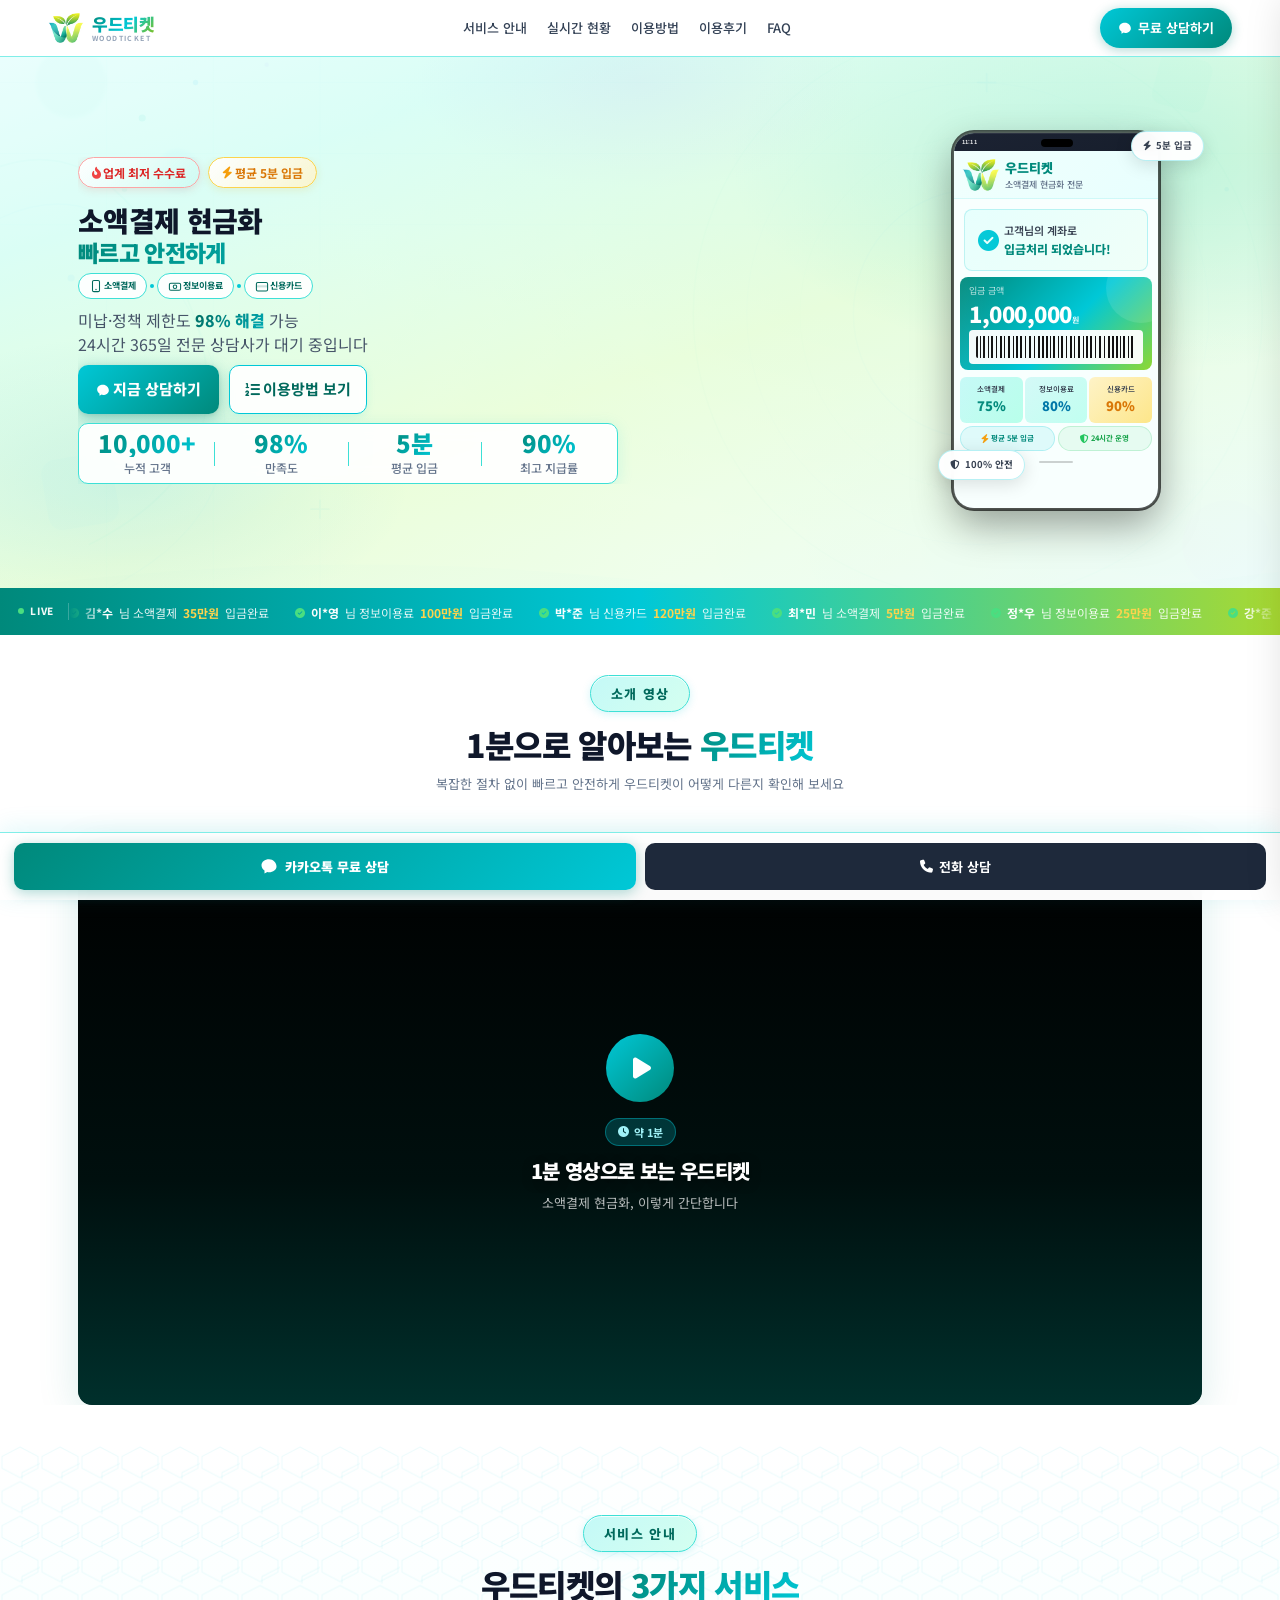
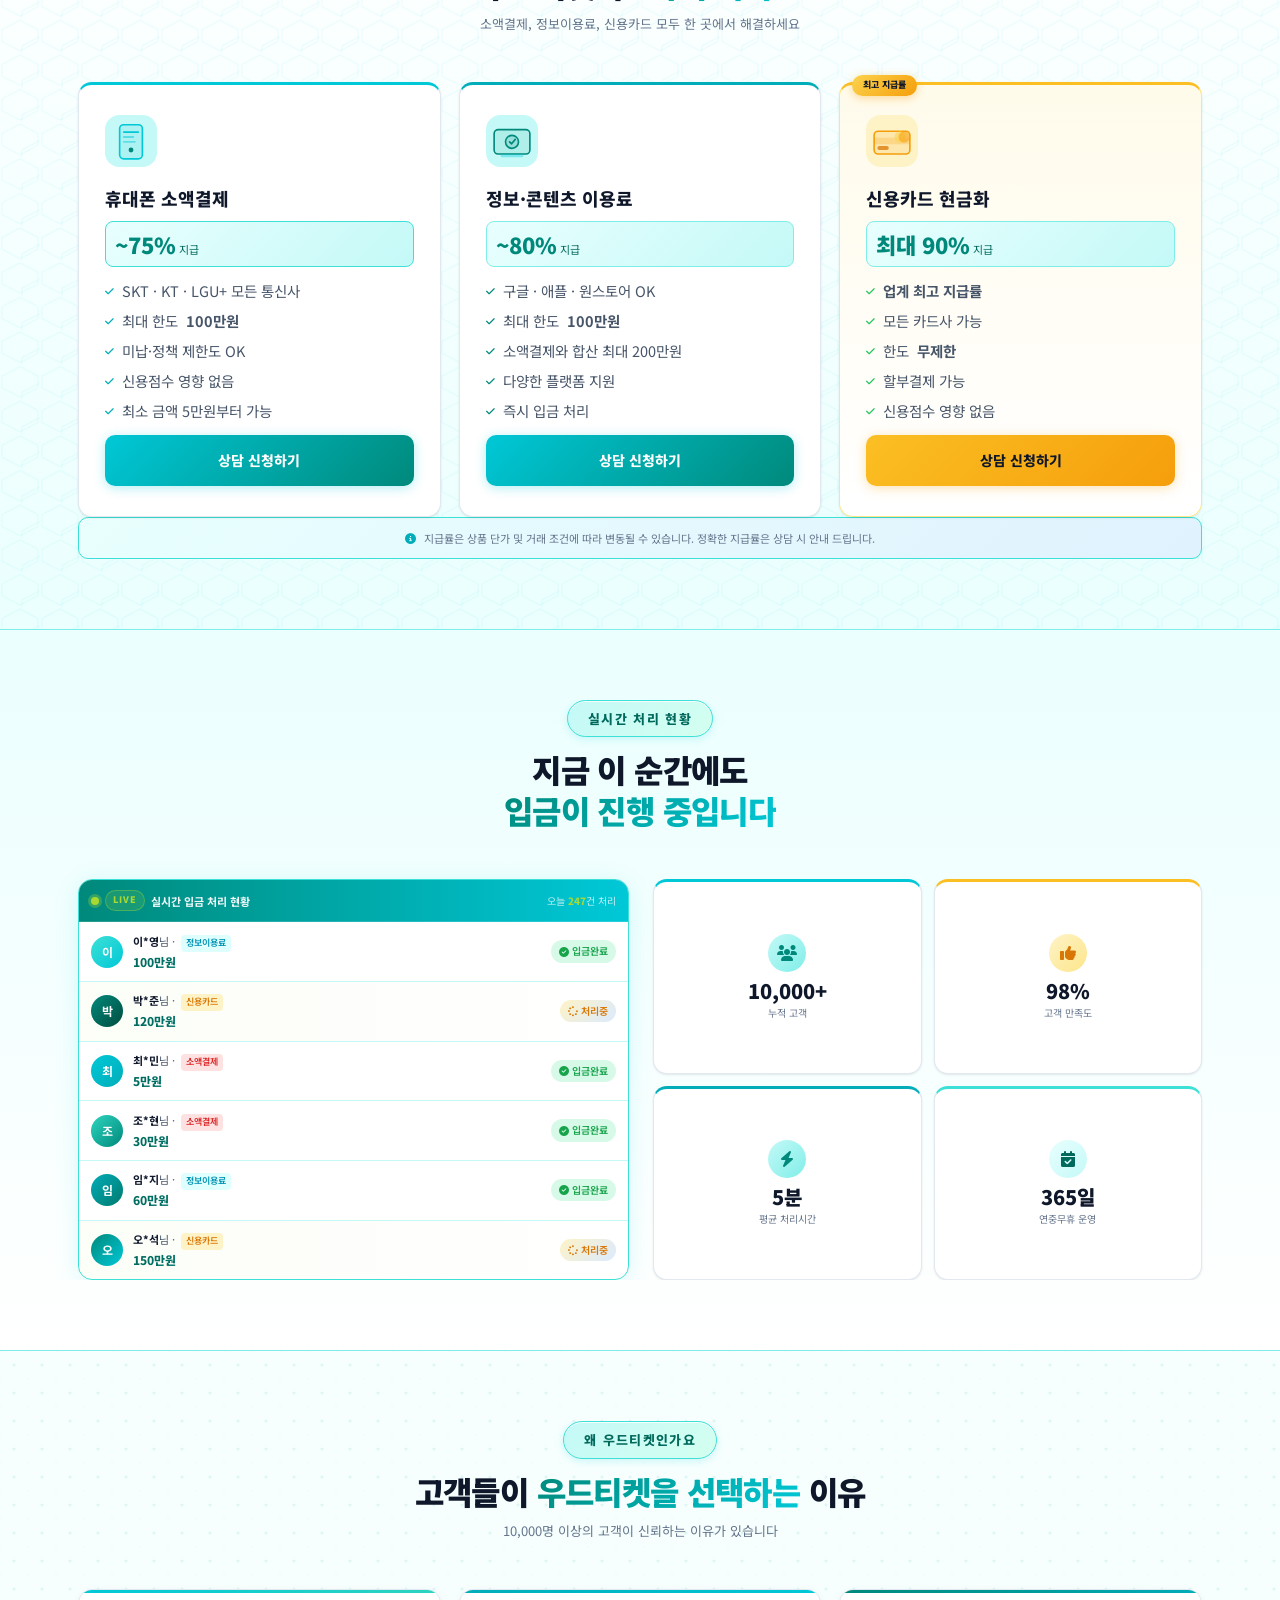
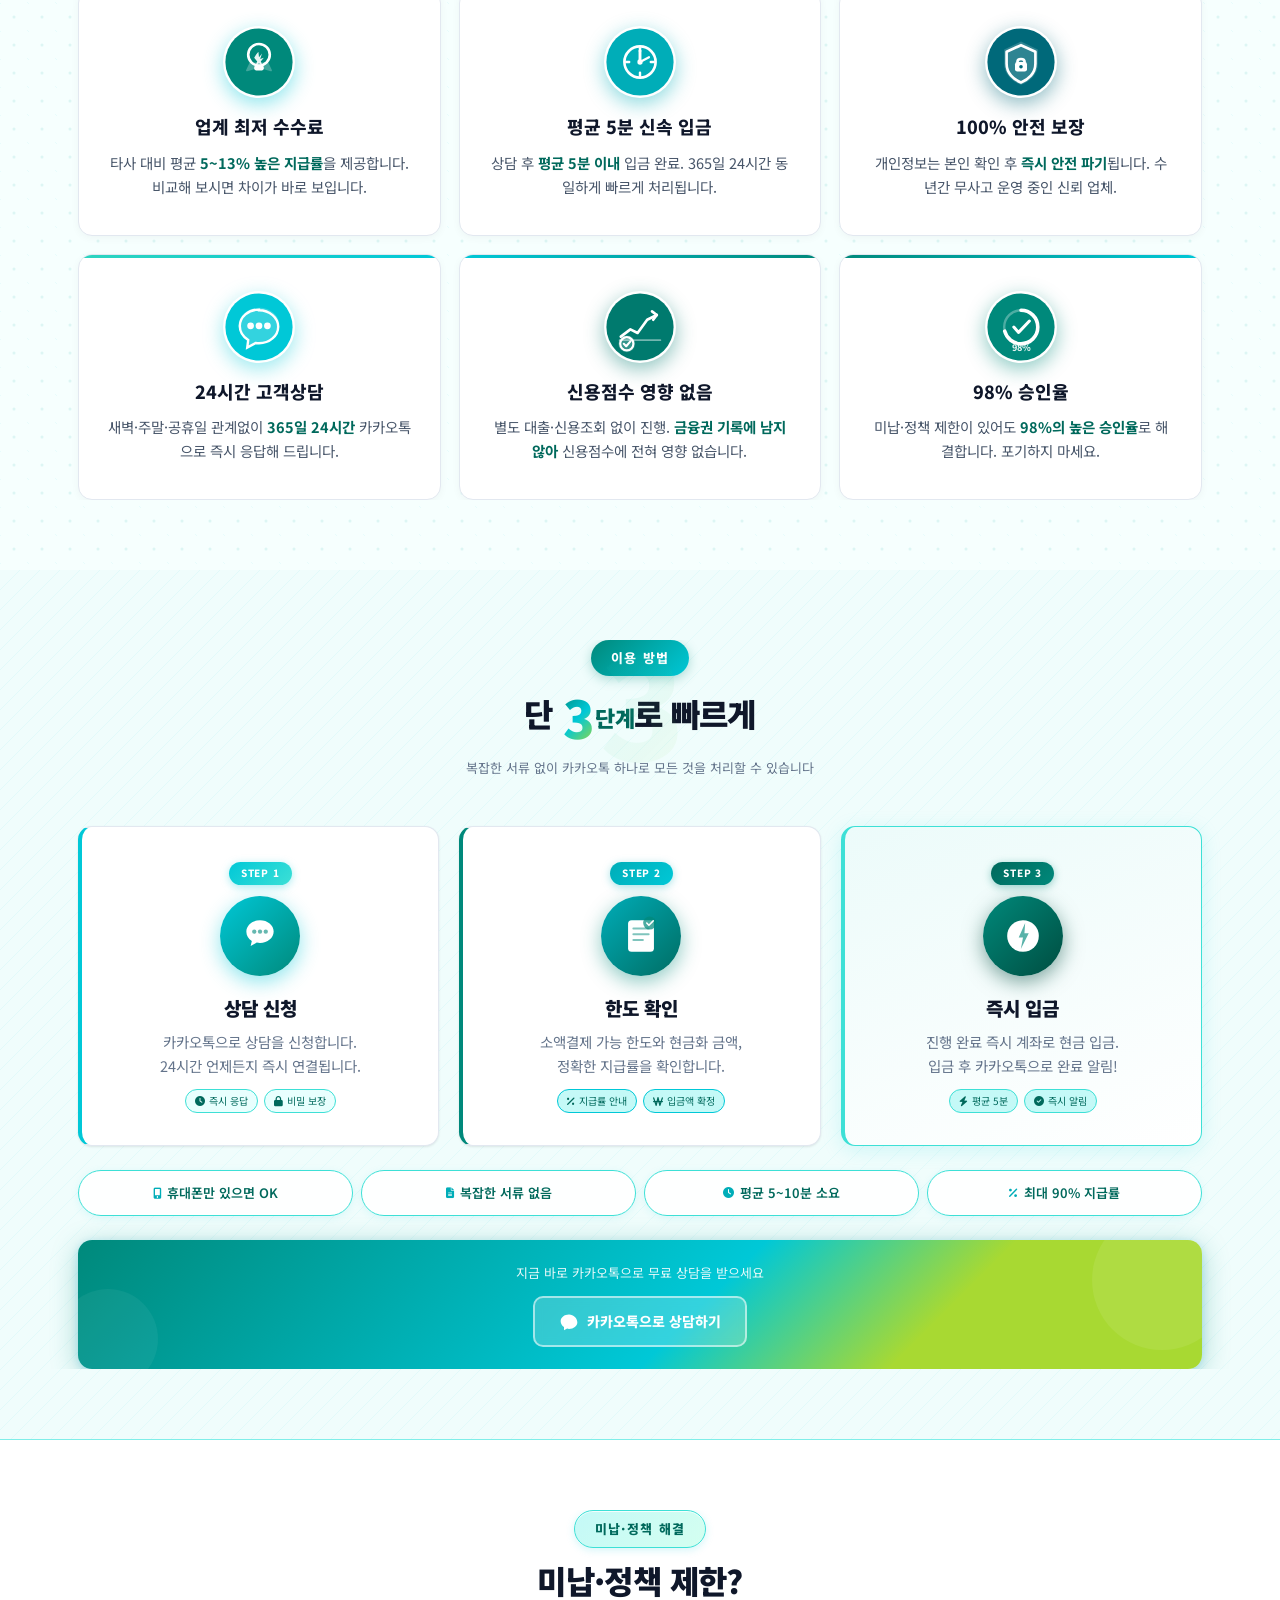
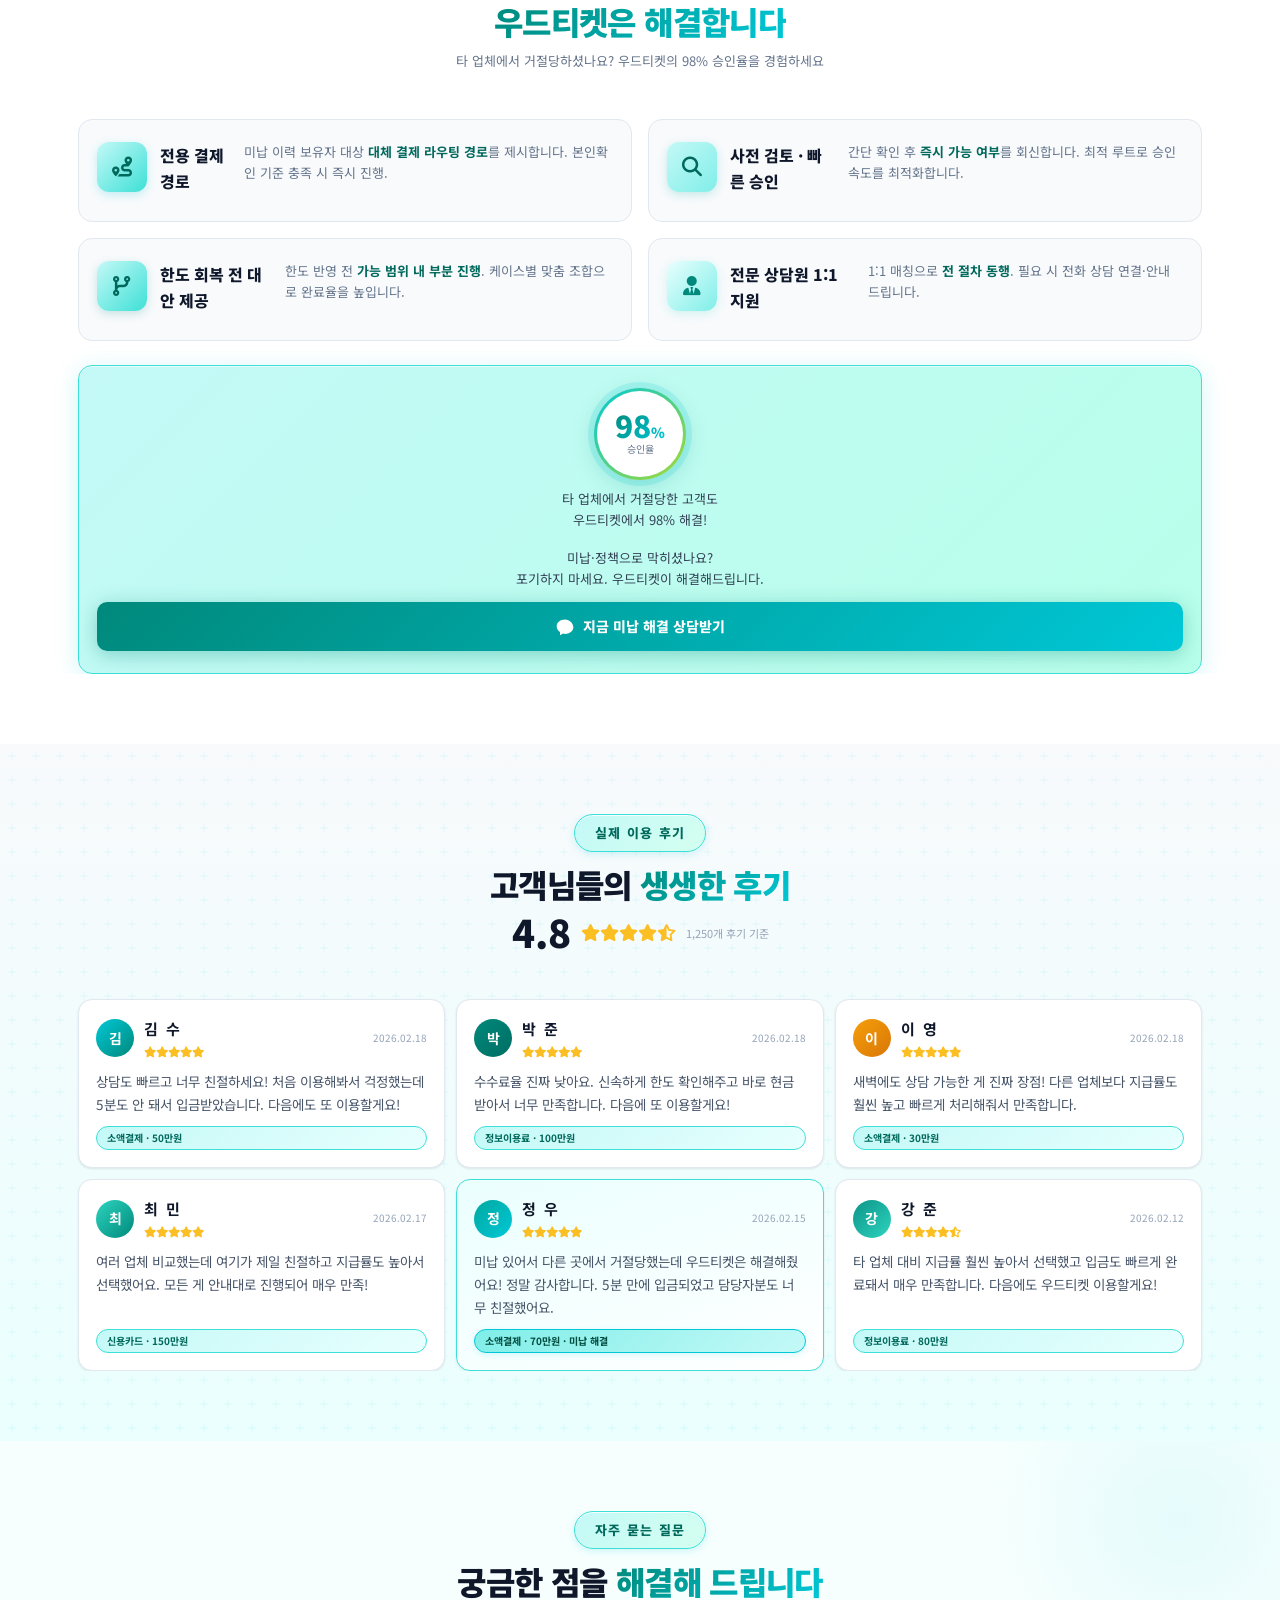
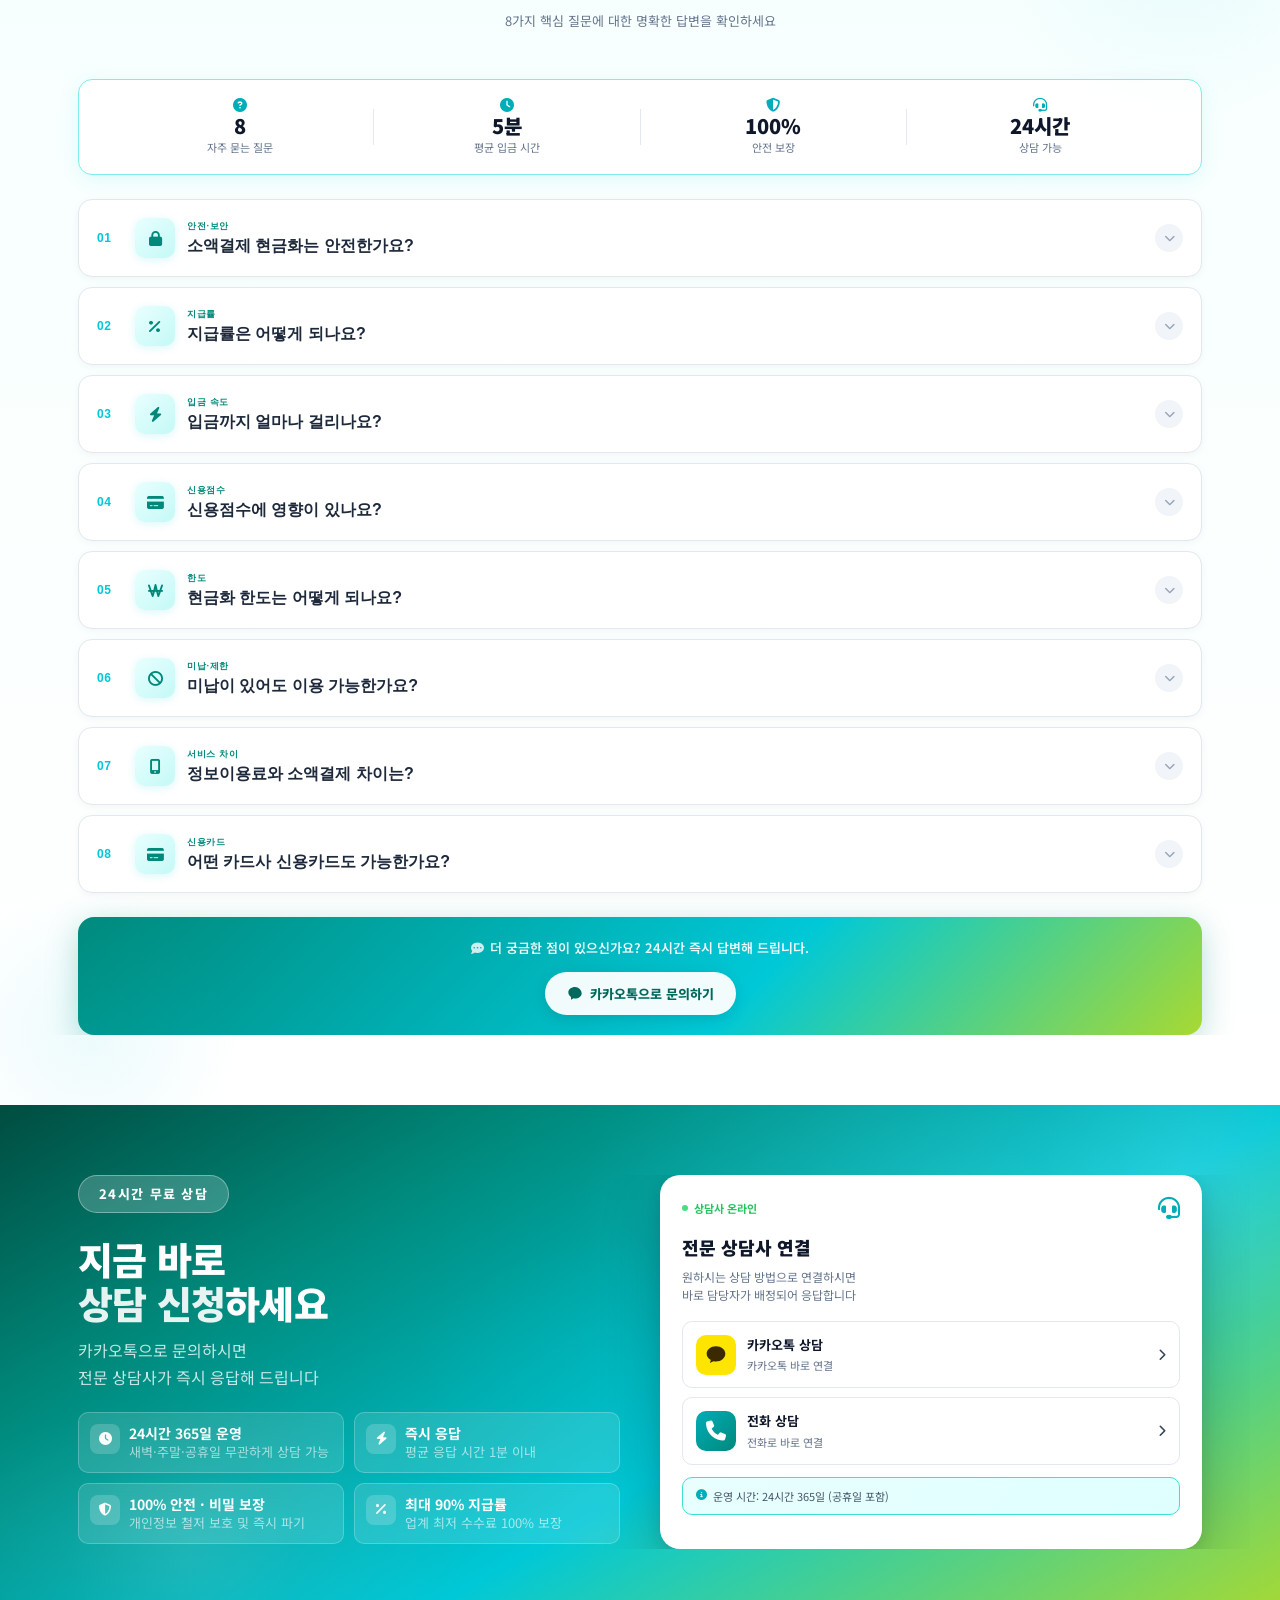
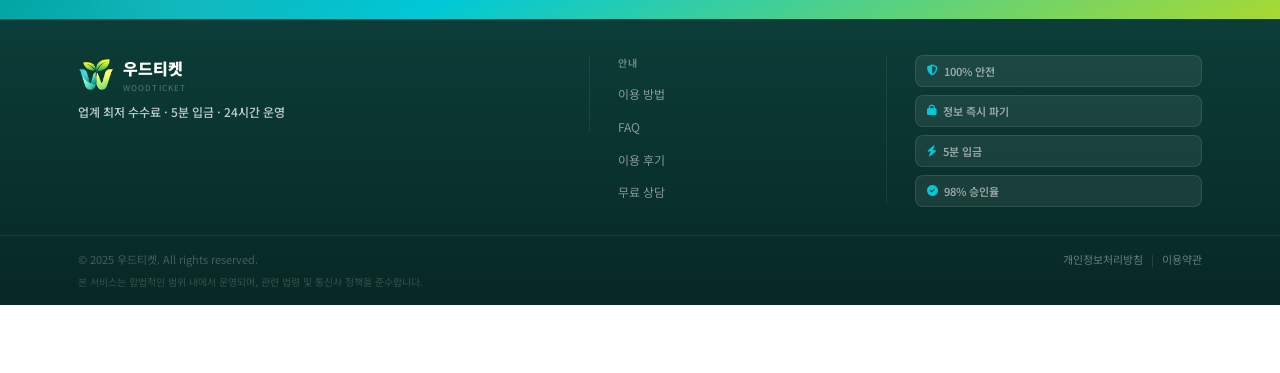
==== commit 8546b404: "Update index.html" ====
--- a/index.html
+++ b/index.html
@@ -554,7 +554,7 @@
     <div class="section-hd">
       <div class="sec-tag">소개 영상</div>
       <h2 class="sec-title">1분으로 알아보는 <span class="accent-mint">우드티켓</span></h2>
-      <p class="sec-desc">복잡한 절차 없이 빠르고 안전하게 — 우드티켓이 어떻게 다른지 확인해 보세요</p>
+      <p class="sec-desc">복잡한 절차 없이 빠르고 안전하게 우드티켓이 어떻게 다른지 확인해 보세요</p>
     </div>
 
     <div class="video-wrap">
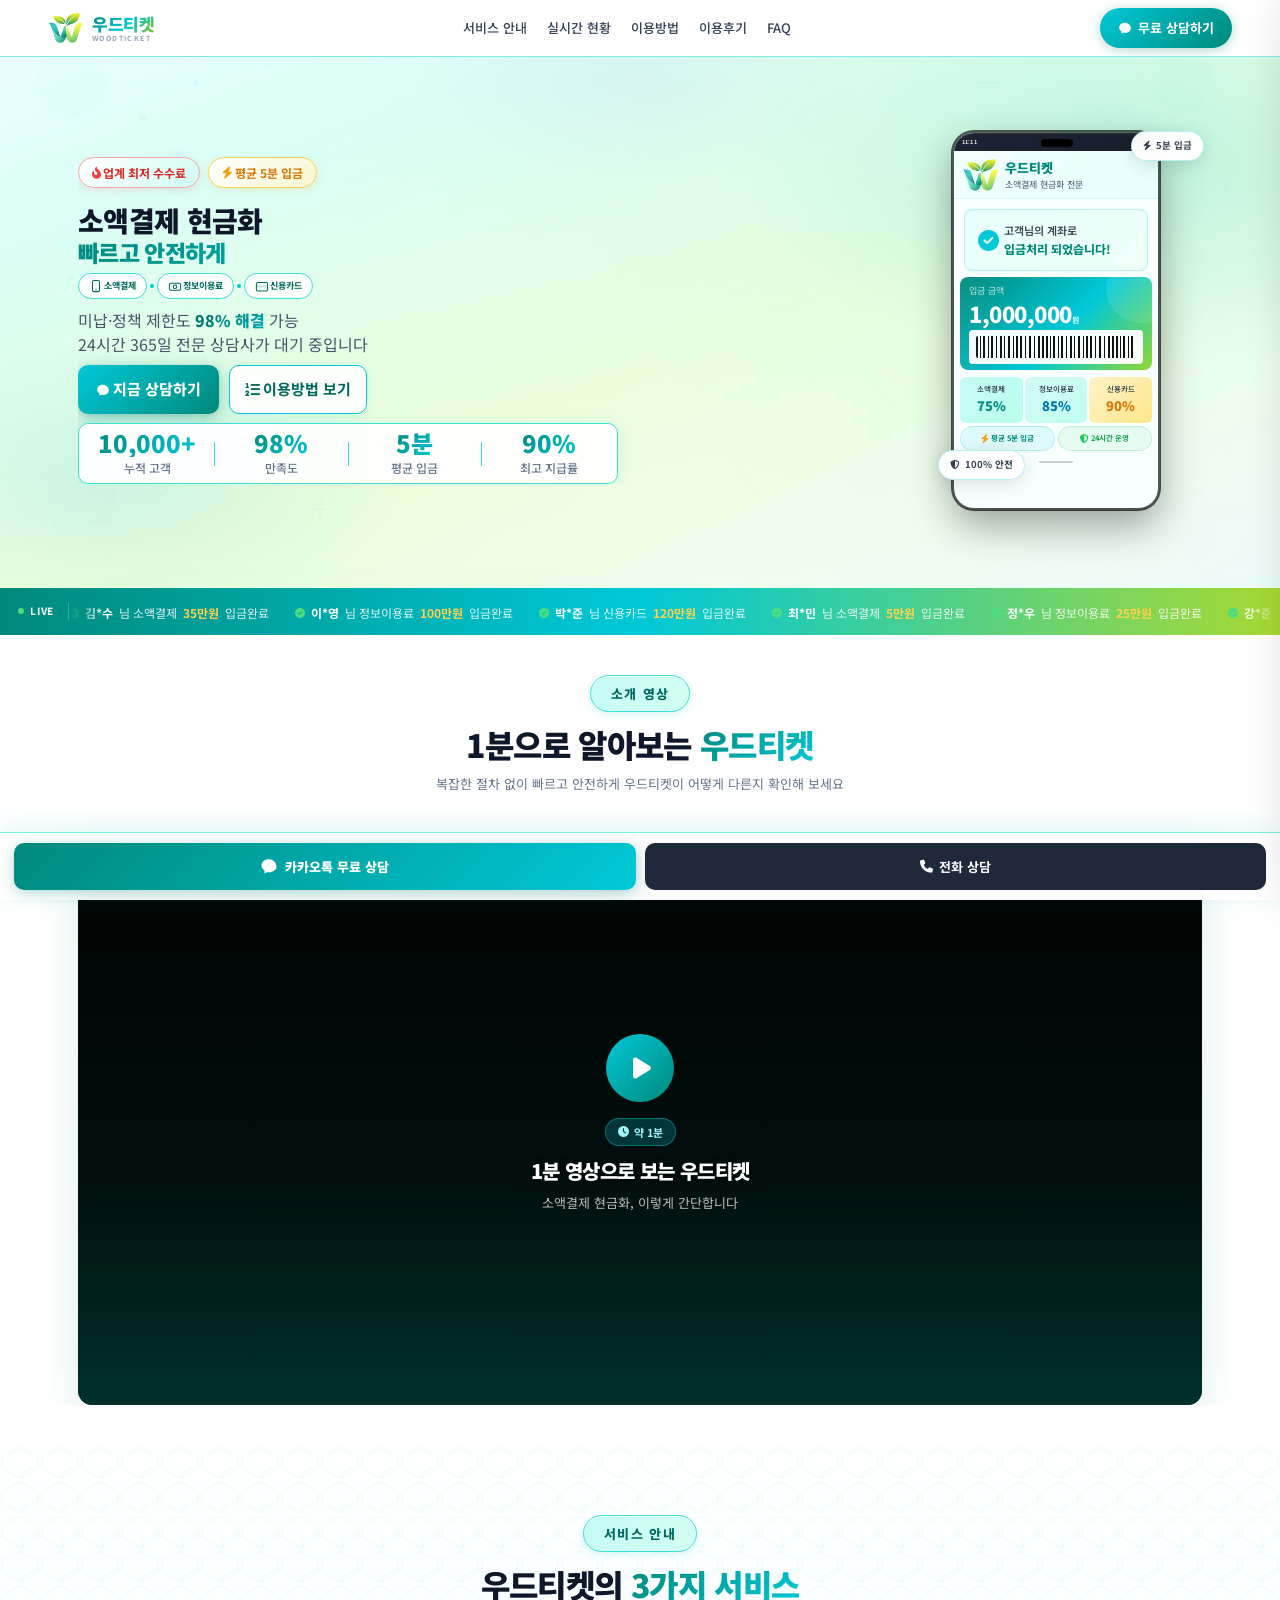
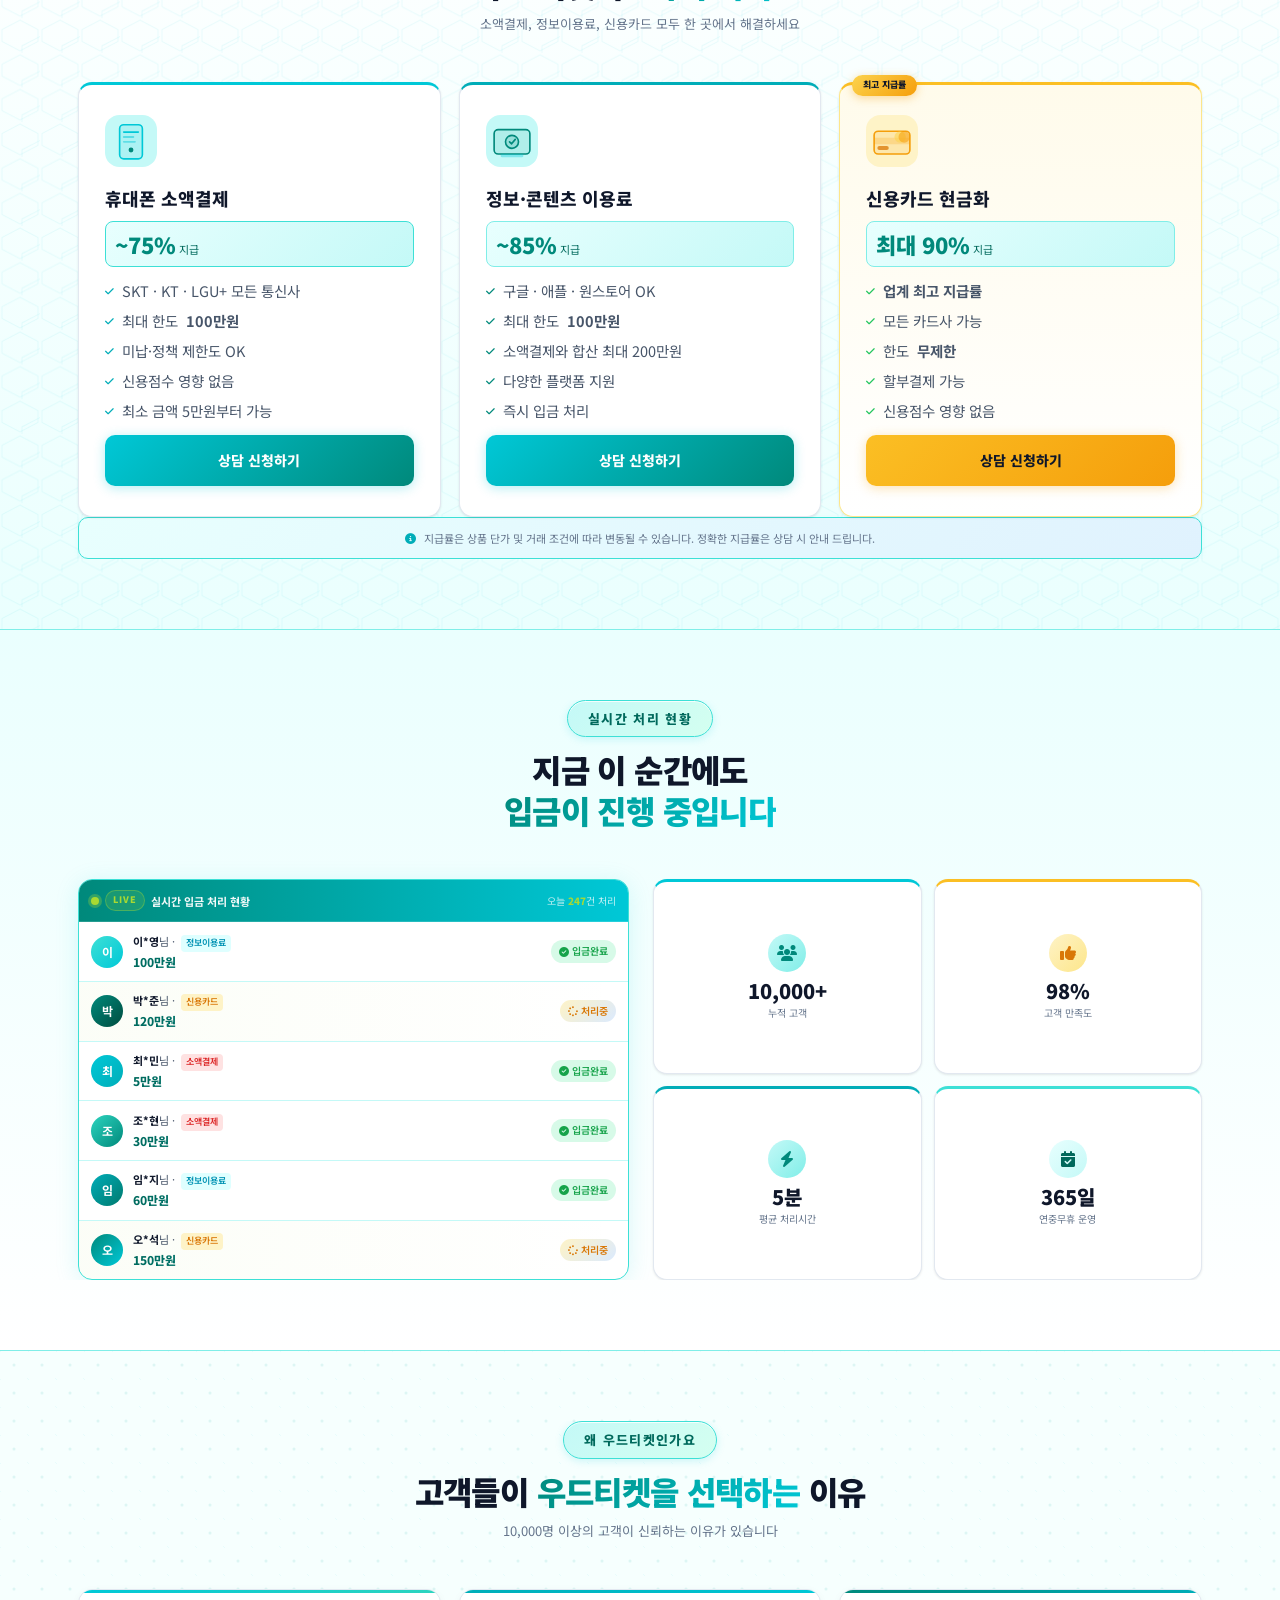
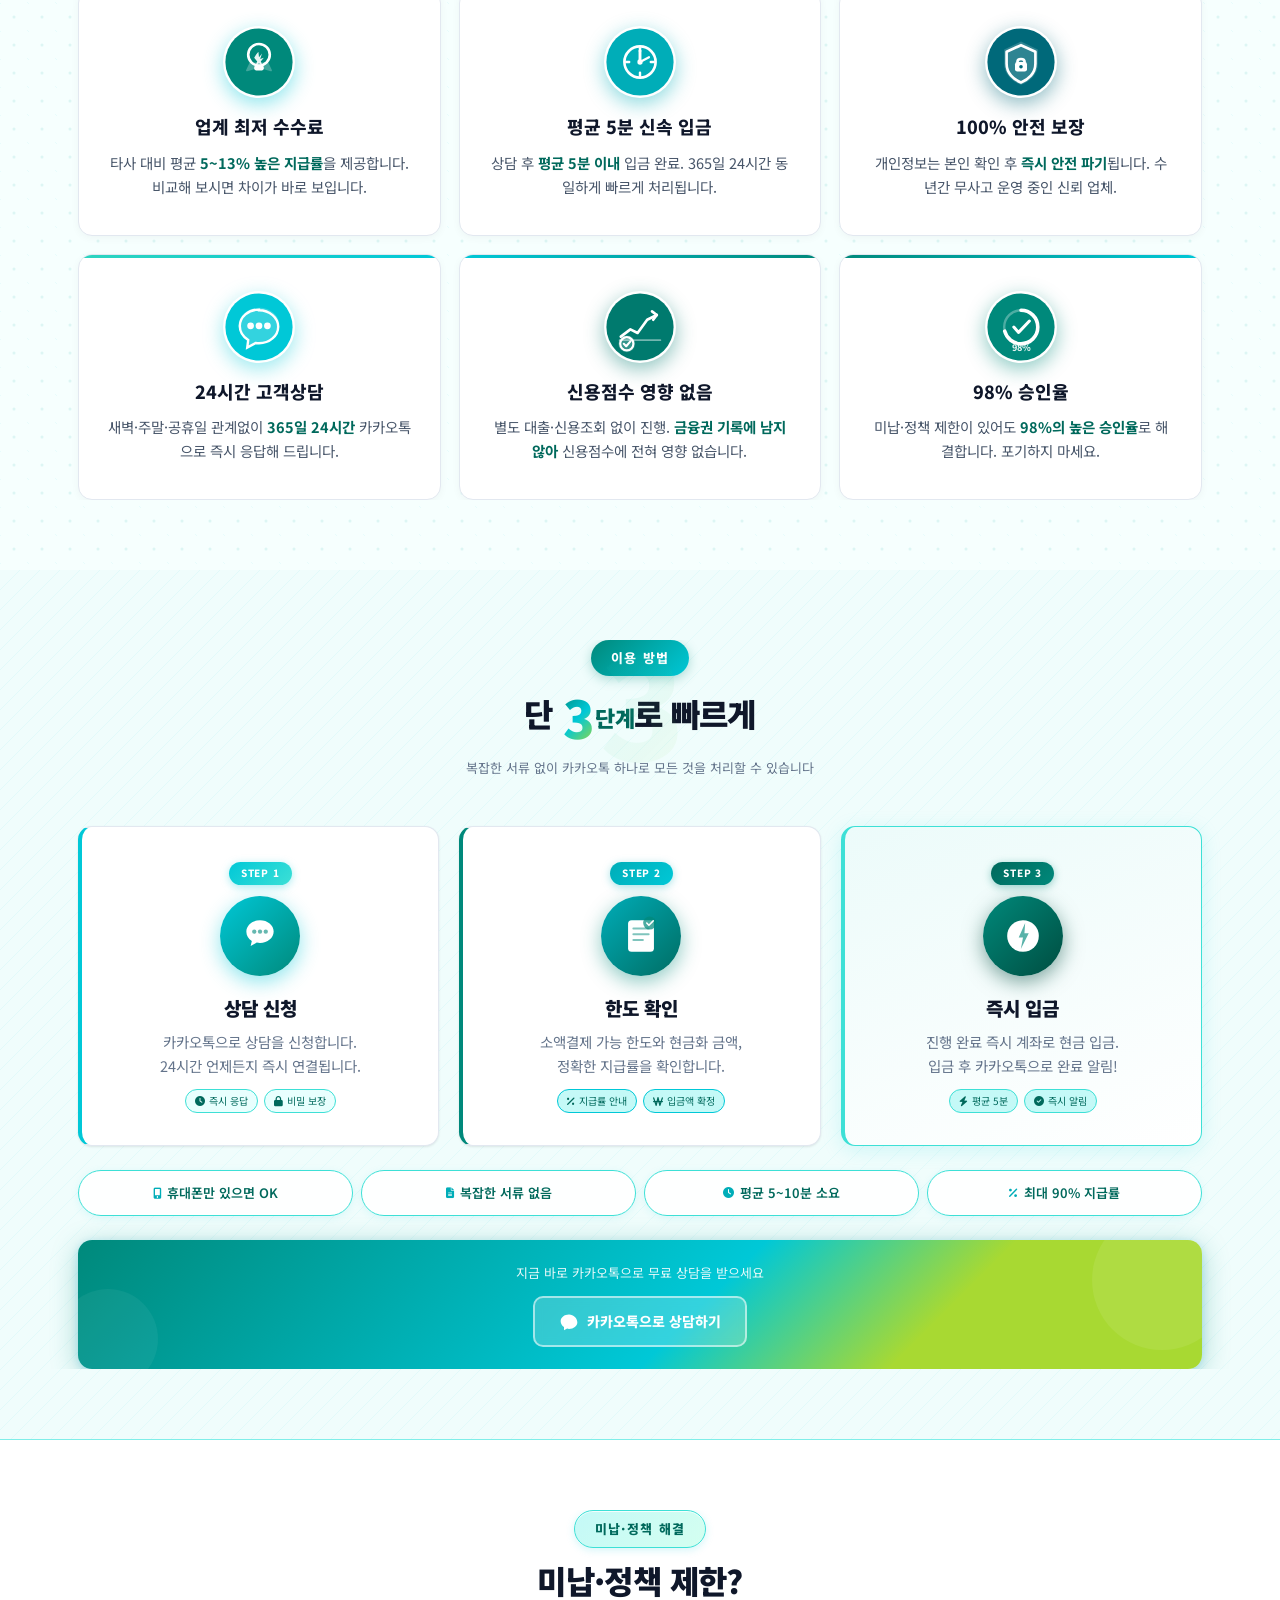
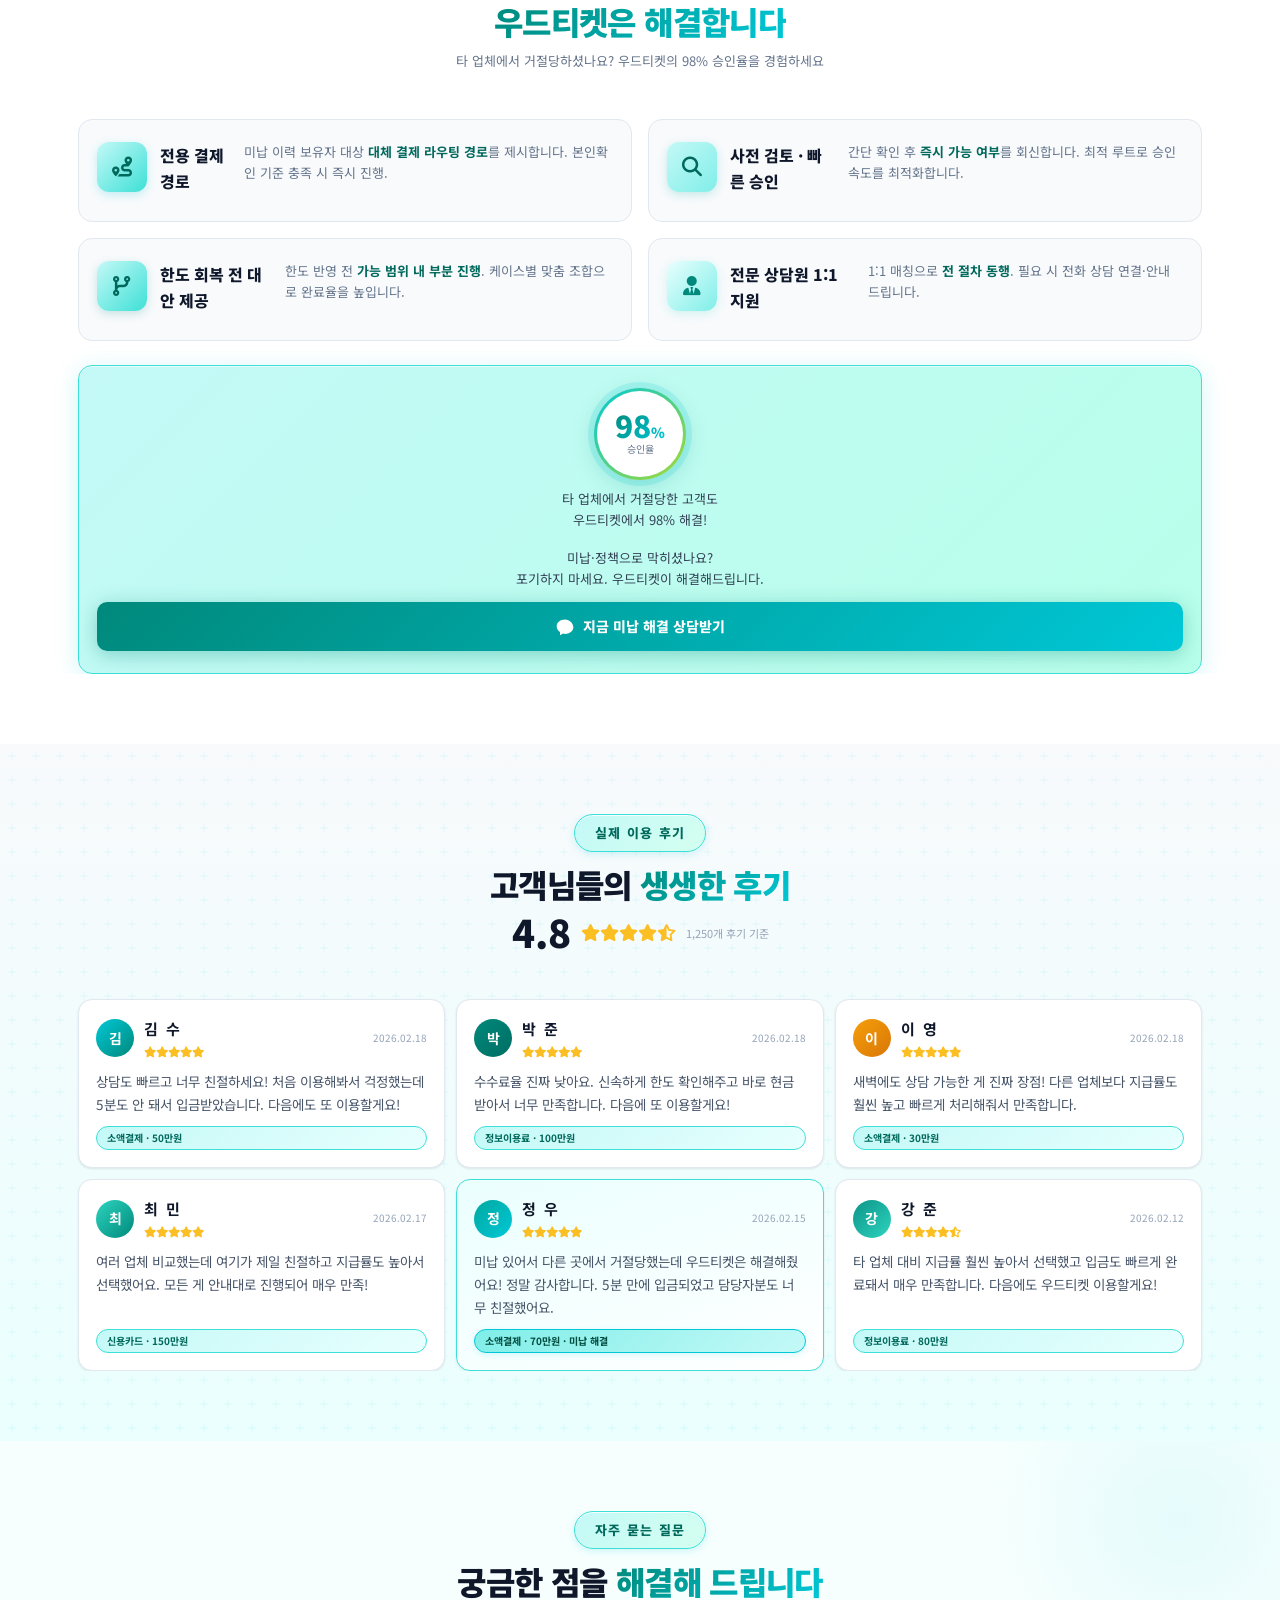
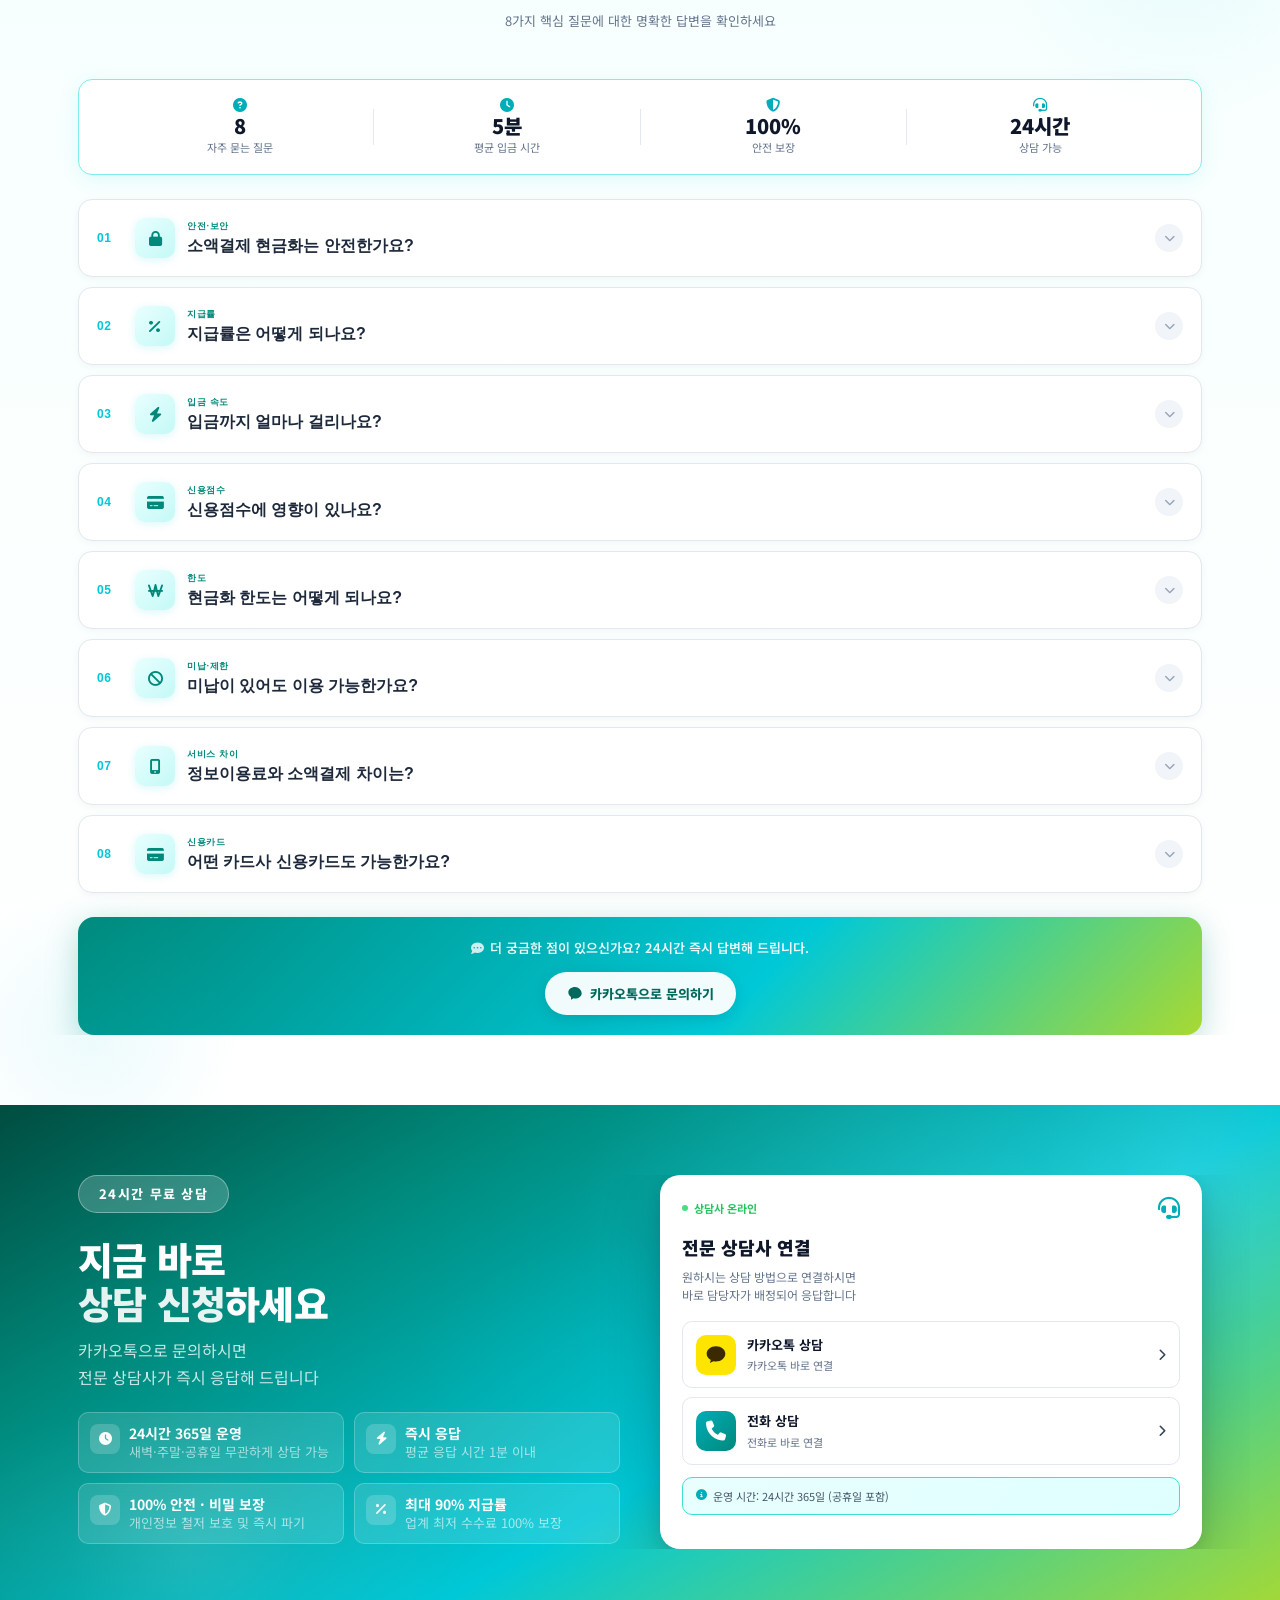
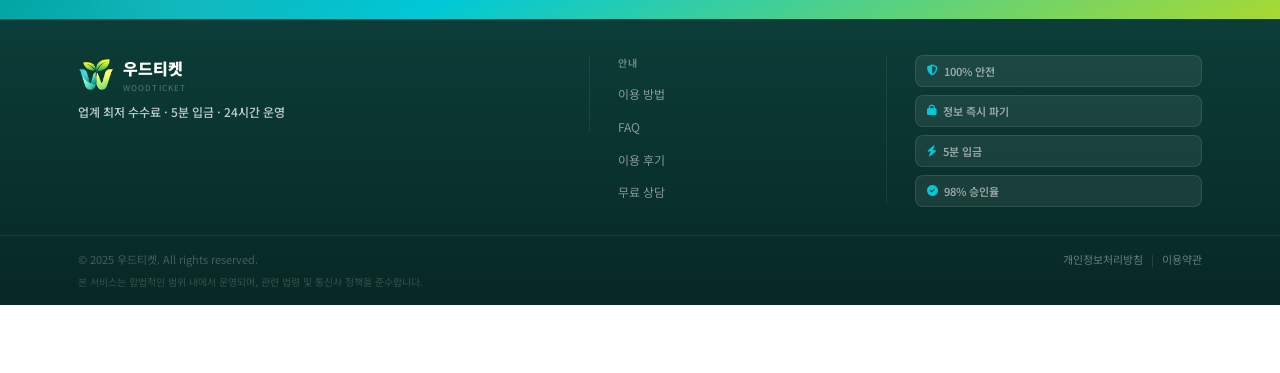
==== commit e2cfca4a: "Update index.html" ====
--- a/index.html
+++ b/index.html
@@ -114,7 +114,7 @@
           "name": "현금화 서비스",
           "itemListElement": [
             { "@type": "Offer", "itemOffered": { "@type": "Service", "name": "휴대폰 소액결제 현금화", "description": "최대 75% 지급률" } },
-            { "@type": "Offer", "itemOffered": { "@type": "Service", "name": "정보이용료 현금화", "description": "최대 80% 지급률" } },
+            { "@type": "Offer", "itemOffered": { "@type": "Service", "name": "정보이용료 현금화", "description": "최대 85% 지급률" } },
             { "@type": "Offer", "itemOffered": { "@type": "Service", "name": "신용카드 현금화", "description": "최대 90% 지급률" } }
           ]
         }
@@ -124,7 +124,7 @@
         "@id": "https://xn--2-on9el07bo2hj3e.com/#faq",
         "mainEntity": [
           { "@type": "Question", "name": "소액결제 현금화는 안전한가요?", "acceptedAnswer": { "@type": "Answer", "text": "우드티켓은 본인인증 완료 후 즉시 개인정보를 파기하며, 100% 안전한 절차로 진행됩니다." } },
-          { "@type": "Question", "name": "지급률은 어떻게 되나요?", "acceptedAnswer": { "@type": "Answer", "text": "소액결제 최대 75%, 정보이용료 최대 80%, 신용카드 최대 90%로 업계 최고 수준입니다." } },
+          { "@type": "Question", "name": "지급률은 어떻게 되나요?", "acceptedAnswer": { "@type": "Answer", "text": "소액결제 최대 75%, 정보이용료 최대 85%, 신용카드 최대 90%로 업계 최고 수준입니다." } },
           { "@type": "Question", "name": "입금까지 얼마나 걸리나요?", "acceptedAnswer": { "@type": "Answer", "text": "평균 5분 이내 즉시 입금되며, 24시간 365일 운영합니다." } },
           { "@type": "Question", "name": "신용점수에 영향이 있나요?", "acceptedAnswer": { "@type": "Answer", "text": "금융 기록이 남지 않아 신용점수에 전혀 영향을 주지 않습니다." } },
           { "@type": "Question", "name": "미납이 있어도 이용 가능한가요?", "acceptedAnswer": { "@type": "Answer", "text": "미납이나 정책 제한이 있어도 98% 승인율로 해결 가능합니다." } }
@@ -481,7 +481,7 @@
               </div>
               <div class="pnr-item pnr-cyan">
                 <span class="pnr-name">정보이용료</span>
-                <span class="pnr-val">80%</span>
+                <span class="pnr-val">85%</span>
               </div>
               <div class="pnr-item pnr-gold">
                 <span class="pnr-name">신용카드</span>
@@ -635,7 +635,7 @@
         </div>
         <h3>정보·콘텐츠 이용료</h3>
         <div class="sv-rate-badge blue-rate-badge">
-          <span class="sv-rate-val blue-rv">~80%</span> 지급
+          <span class="sv-rate-val blue-rv">~85%</span> 지급
         </div>
         <ul class="sv-features">
           <li><i class="fas fa-check"></i> 구글 · 애플 · 원스토어 OK</li>
@@ -1165,14 +1165,14 @@
               </div>
               <div class="faq-rate-chip teal-chip">
                 <span class="frc-label">정보이용료</span>
-                <span class="frc-val">최대 80%</span>
+                <span class="frc-val">최대 85%</span>
               </div>
               <div class="faq-rate-chip gold-chip">
                 <span class="frc-label">신용카드</span>
                 <span class="frc-val">최대 90%</span>
               </div>
             </div>
-            <p>소액결제 최대 75%, 정보이용료 최대 80%, 신용카드 최대 90%입니다. 거래 금액과 상황에 따라 추가 혜택도 가능합니다. 상담 시 정확한 지급률을 <strong>투명하게 안내</strong>해 드리며, 숨겨진 추가 비용이 없습니다.</p>
+            <p>소액결제 최대 75%, 정보이용료 최대 85%, 신용카드 최대 90%입니다. 거래 금액과 상황에 따라 추가 혜택도 가능합니다. 상담 시 정확한 지급률을 <strong>투명하게 안내</strong>해 드리며, 숨겨진 추가 비용이 없습니다.</p>
           </div>
         </div>
       </div>
